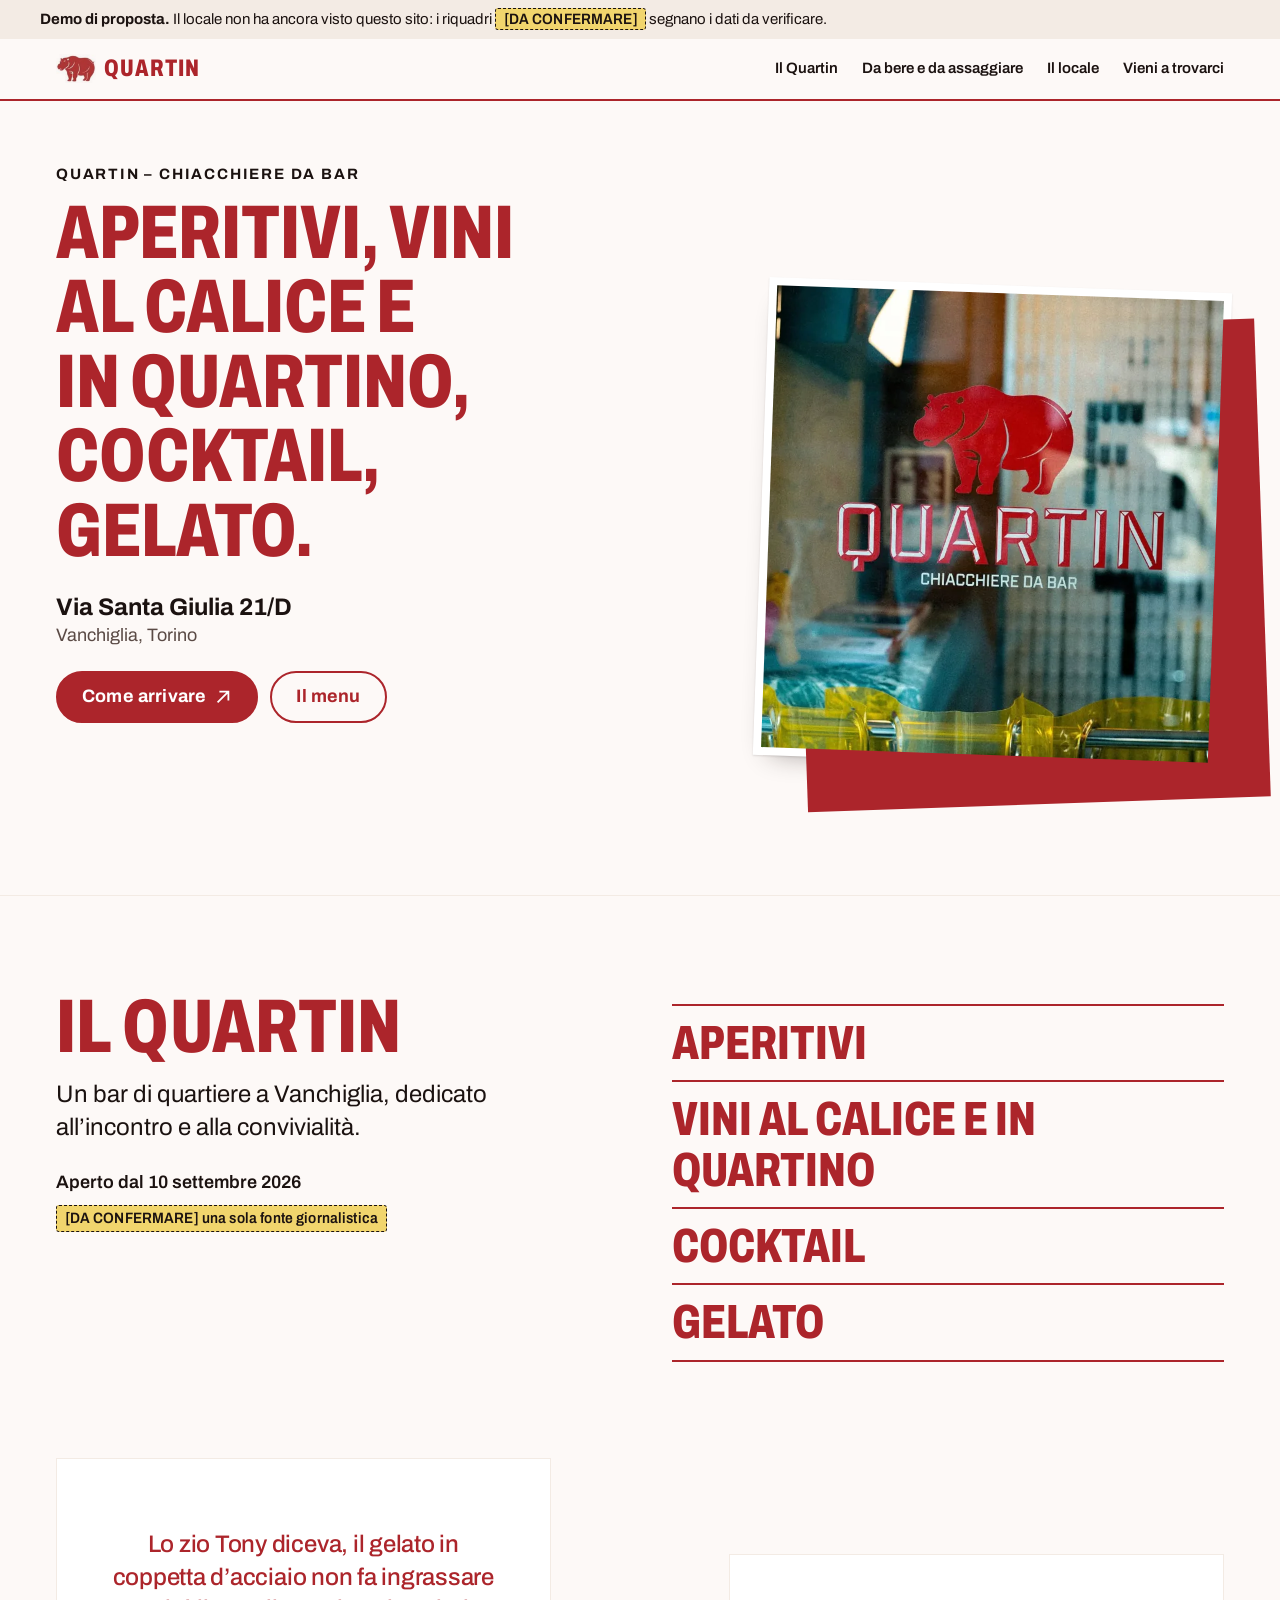
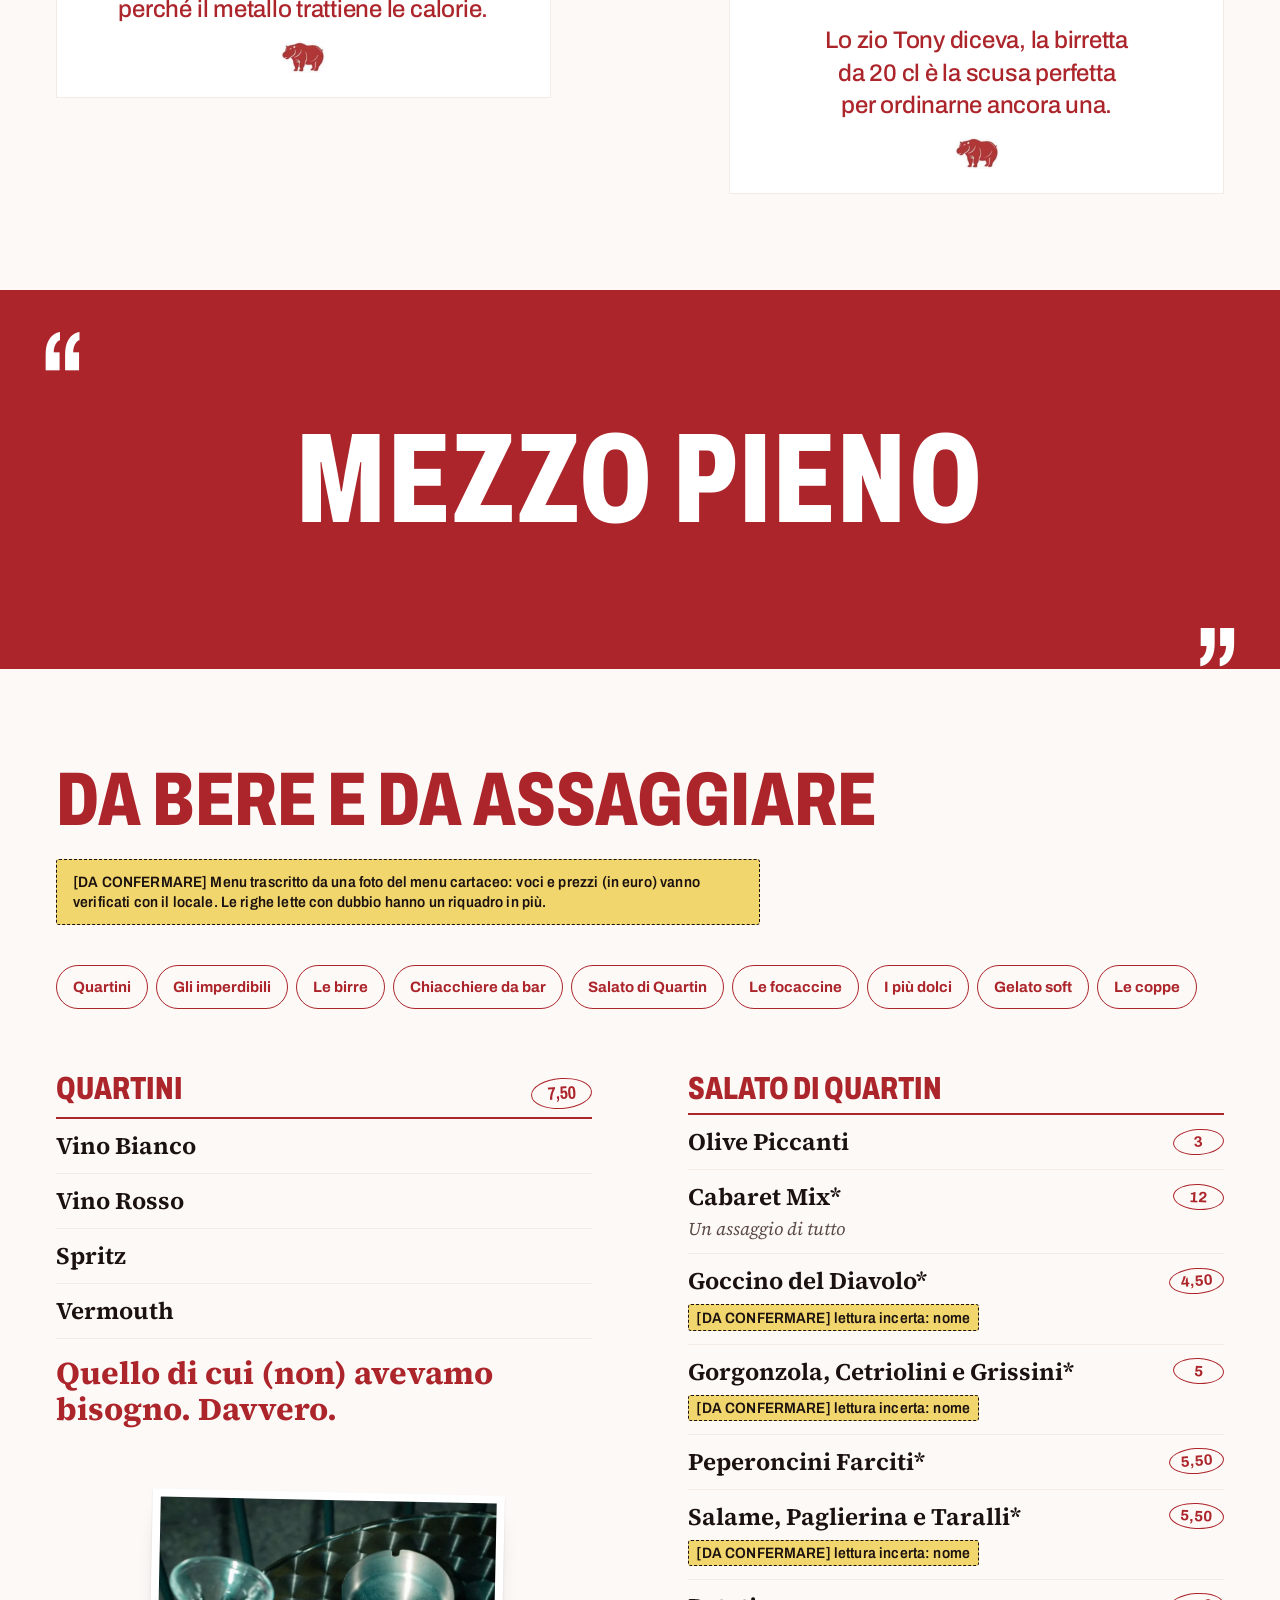
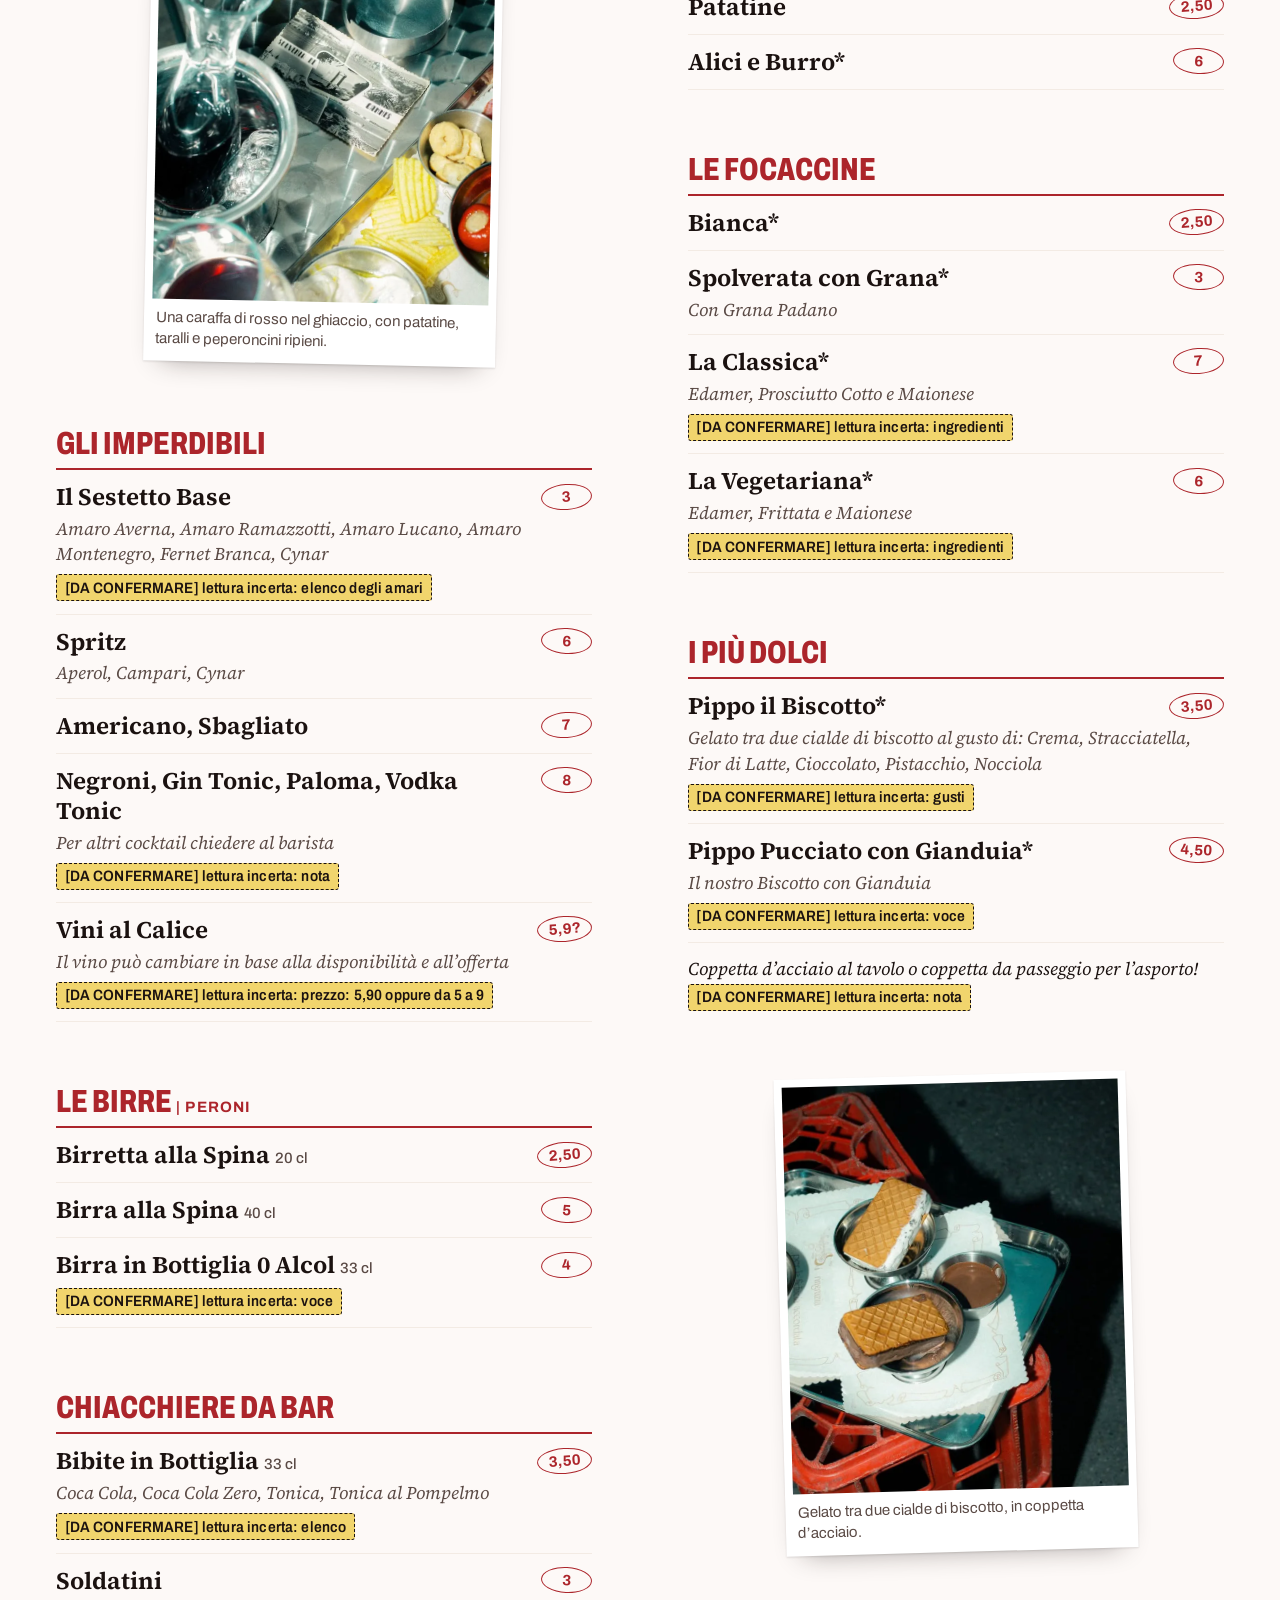
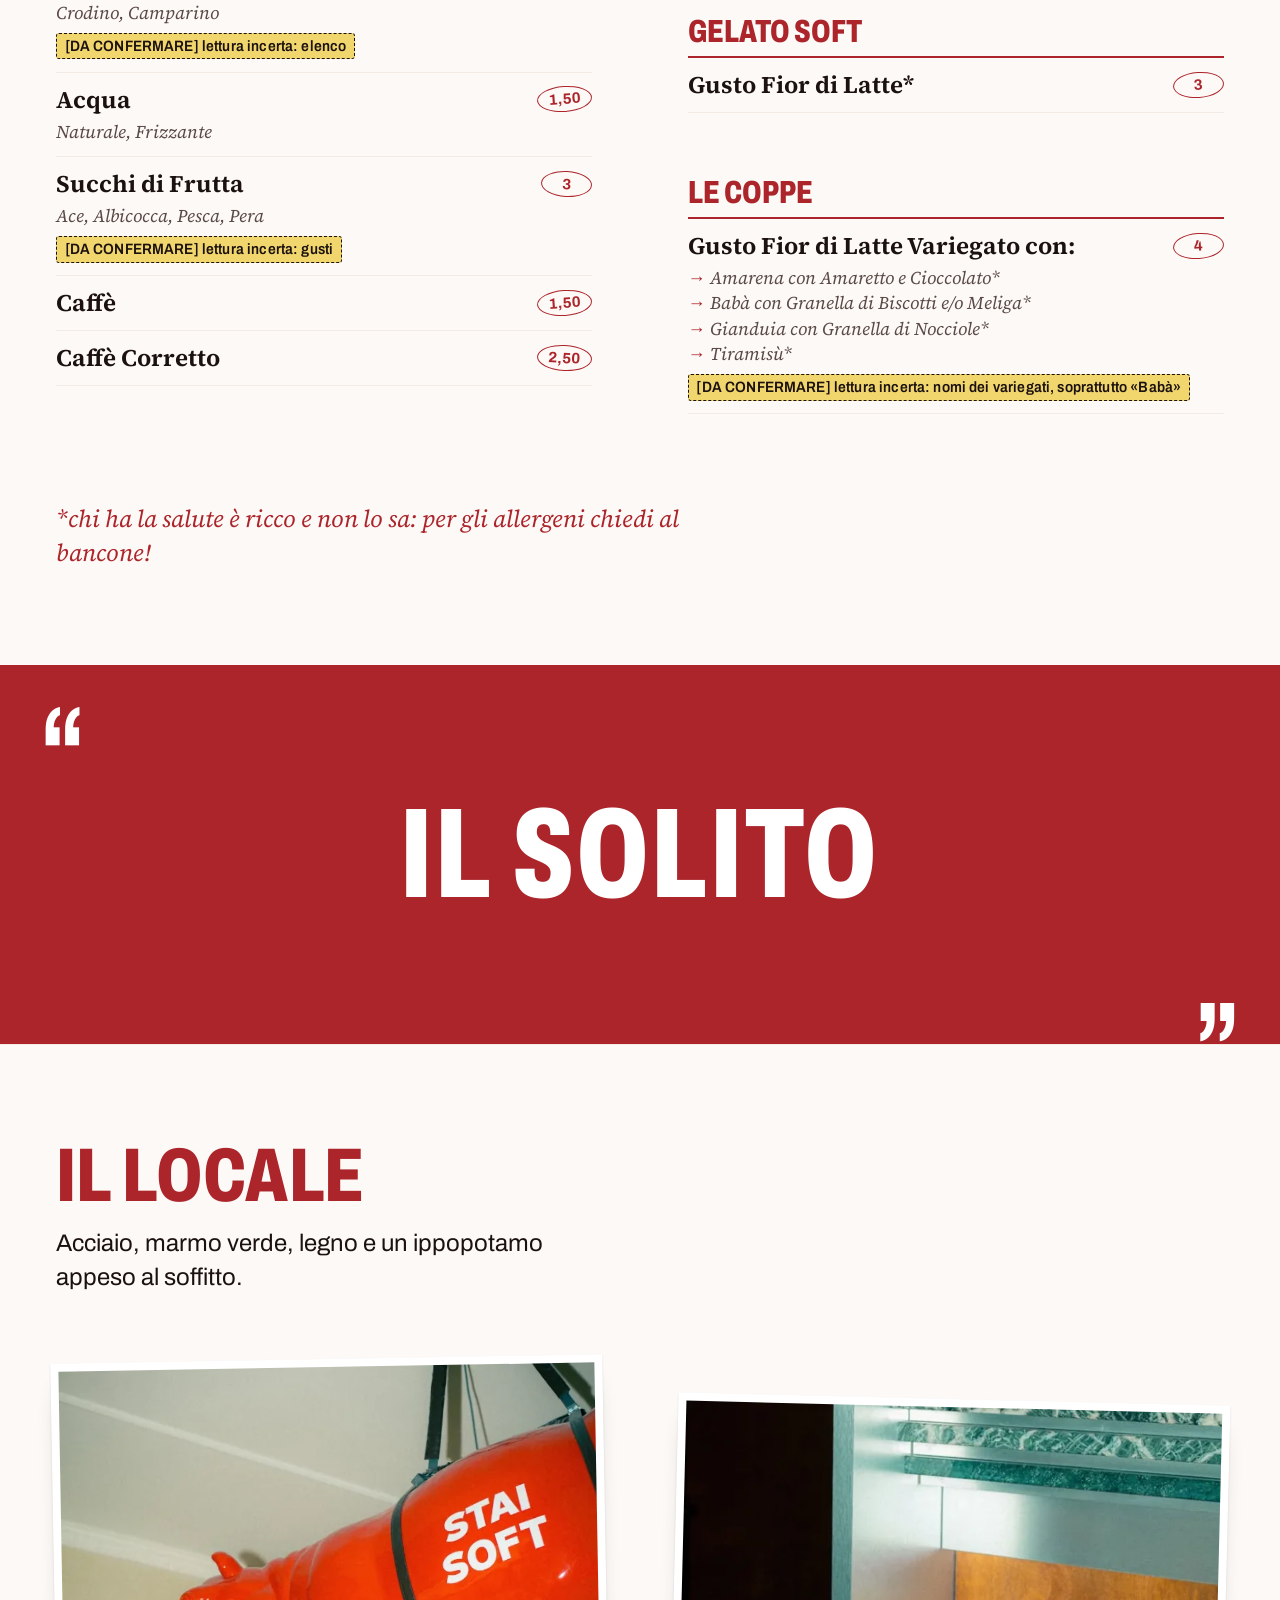
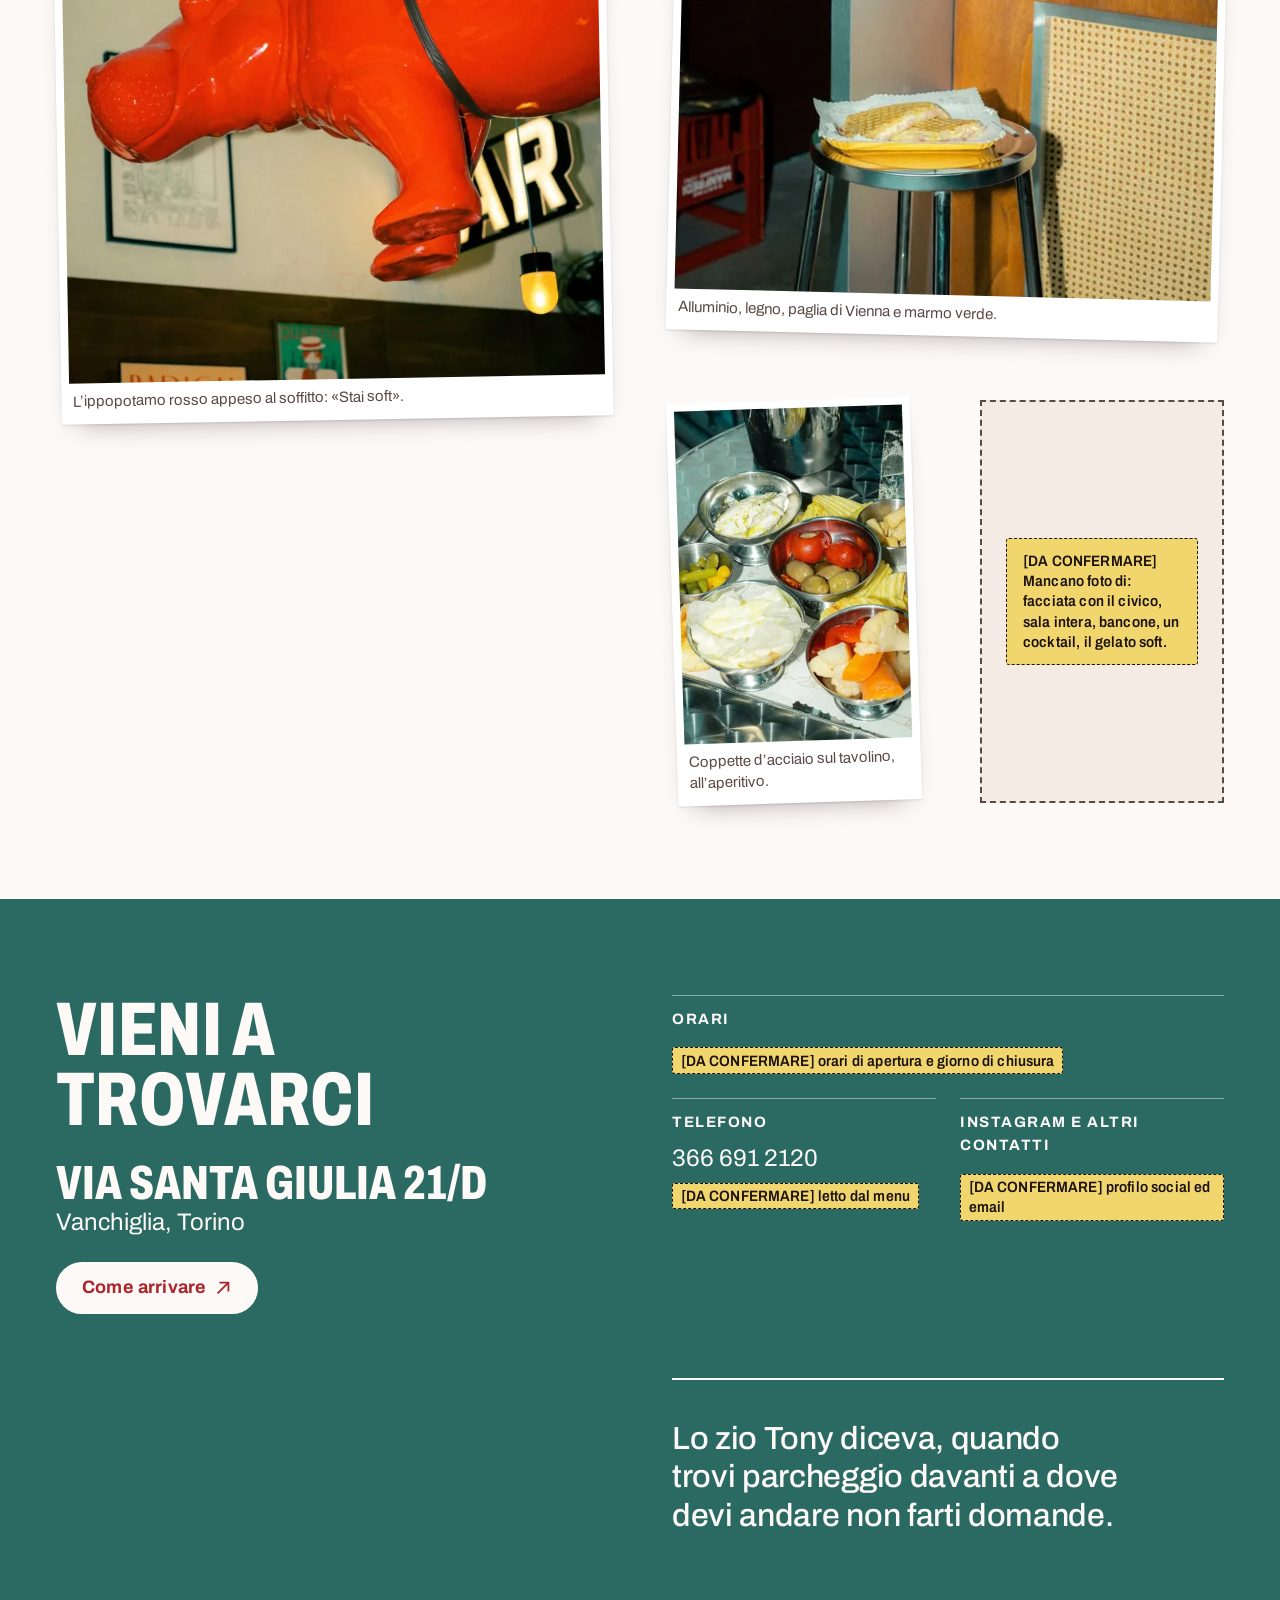
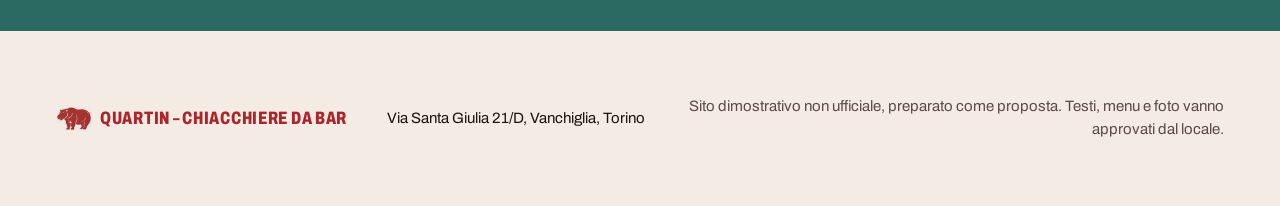
==== index.html @ 342b3508 "Fase 3: sito one-page (HTML, CSS, JS), foto WebP, font OFL, strumenti Co-Authored-By: Claude Opus 5." ====
<!doctype html>
<html lang="it">
<head>
  <meta charset="utf-8">
  <meta name="viewport" content="width=device-width, initial-scale=1">
  <title>Quartin – Chiacchiere da bar · Via Santa Giulia 21/D, Torino</title>
  <meta name="description" content="Quartin, bar di quartiere in via Santa Giulia 21/D a Vanchiglia, Torino: aperitivi, vini al calice e in quartino, cocktail, gelato.">
  <!-- Demo di proposta: non indicizzare finché il locale non approva. -->
  <meta name="robots" content="noindex, nofollow">
  <meta name="theme-color" content="#AC252B">
  <link rel="icon" href="favicon.png" type="image/png">
  <link rel="preload" href="fonts/archivo-variabile.woff2" as="font" type="font/woff2" crossorigin>
  <link rel="stylesheet" href="css/style.css">
  <script>document.documentElement.classList.add('js');</script>
  <script src="js/main.js" defer></script>
</head>
<body>
  <a class="salta" href="#contenuto">Vai al contenuto</a>

  <p class="avviso-demo">
    <strong>Demo di proposta.</strong> Il locale non ha ancora visto questo sito: i riquadri
    <span class="dc">[DA CONFERMARE]</span> segnano i dati da verificare.
  </p>

  <header class="testata">
    <div class="contenitore testata-riga">
      <a class="marchio" href="#benvenuto">
        <img src="img/ippopotamo-marchio.webp" width="67" height="48" alt="">
        <span>Quartin</span>
      </a>
      <nav class="nav" aria-label="Sezioni della pagina">
        <button class="nav-bottone" type="button" aria-expanded="false" aria-controls="nav-lista">Sezioni</button>
        <ul class="nav-lista" id="nav-lista">
          <li><a href="#il-quartin">Il Quartin</a></li>
          <li><a href="#da-bere">Da bere e da assaggiare</a></li>
          <li><a href="#il-locale">Il locale</a></li>
          <li><a href="#vieni-a-trovarci">Vieni a trovarci</a></li>
        </ul>
      </nav>
    </div>
  </header>

  <main id="contenuto">

    <!-- Benvenuto -->
    <section class="benvenuto" id="benvenuto" aria-labelledby="titolo-benvenuto">
      <div class="contenitore benvenuto-griglia">
        <figure class="benvenuto-foto stampa">
          <img src="img/vetrina-logo.webp" width="686" height="708" fetchpriority="high"
               alt="La vetrofania del Quartin sul vetro del locale: un ippopotamo rosso, la scritta QUARTIN e sotto «Chiacchiere da bar».">
        </figure>
        <div class="benvenuto-testo">
          <h1 class="benvenuto-titolo" id="titolo-benvenuto">
            <span class="benvenuto-nome">Quartin – Chiacchiere da bar</span>
            Aperitivi, vini al calice e in quartino, cocktail, gelato.
          </h1>
          <p class="benvenuto-dove">
            <span data-q="via">Via Santa Giulia 21/D</span>
            <span class="benvenuto-zona" data-q="zona">Vanchiglia, Torino</span>
          </p>
          <div class="azioni">
            <a class="bottone bottone-pieno" data-q-mappa href="https://www.google.com/maps/search/?api=1&amp;query=Quartin%2C%20Via%20Santa%20Giulia%2021%2FD%2C%20Torino" target="_blank" rel="noopener">
              Come arrivare
              <svg class="icona" viewBox="0 0 20 20" aria-hidden="true" focusable="false"><path d="M6 4h10v10M16 4 4 16" fill="none" stroke="currentColor" stroke-width="2"/></svg>
              <span class="vh">(apre Google Maps in una nuova scheda)</span>
            </a>
            <a class="bottone bottone-vuoto" href="#da-bere">Il menu</a>
          </div>
        </div>
      </div>
    </section>

    <!-- Il Quartin -->
    <section class="sezione quartin" id="il-quartin" aria-labelledby="titolo-quartin">
      <div class="contenitore quartin-griglia">
        <div class="quartin-intro">
          <h2 class="titolo-sezione" id="titolo-quartin">Il Quartin</h2>
          <p class="attacco">Un bar di quartiere a Vanchiglia, dedicato all’incontro e alla convivialità.</p>
          <p class="quartin-apertura" data-q-apertura>
            <span data-q="aperturaTesto">Aperto dal 10 settembre 2026</span>
            <span class="dc">[DA CONFERMARE] una sola fonte giornalistica</span>
          </p>
        </div>
        <ul class="offerta" aria-label="Cosa si trova al Quartin">
          <li>Aperitivi</li>
          <li>Vini al calice e in quartino</li>
          <li>Cocktail</li>
          <li>Gelato</li>
        </ul>
      </div>

      <div class="contenitore detti">
        <blockquote class="detto detto-a">
          <p>Lo zio Tony diceva, il gelato in coppetta d’acciaio non fa ingrassare perché il metallo trattiene le calorie.</p>
          <img src="img/ippopotamo-marchio.webp" width="67" height="48" alt="" loading="lazy">
        </blockquote>
        <blockquote class="detto detto-b">
          <p>Lo zio Tony diceva, la birretta da 20 cl è la scusa perfetta per ordinarne ancora una.</p>
          <img src="img/ippopotamo-marchio.webp" width="67" height="48" alt="" loading="lazy">
        </blockquote>
      </div>
    </section>

    <aside class="cartolina" aria-label="Slogan del Quartin">
      <p class="cartolina-testo">Mezzo pieno</p>
    </aside>

    <!-- Da bere e da assaggiare -->
    <section class="sezione da-bere" id="da-bere" aria-labelledby="titolo-da-bere">
      <div class="contenitore">
        <h2 class="titolo-sezione" id="titolo-da-bere">Da bere e da assaggiare</h2>
        <p class="dc dc-blocco">
          [DA CONFERMARE] Menu trascritto da una foto del menu cartaceo: voci e prezzi (in euro)
          vanno verificati con il locale. Le righe lette con dubbio hanno un riquadro in più.
        </p>
        <nav class="menu-indice" aria-label="Parti del menu">
          <ul data-q-indice></ul>
        </nav>

        <div class="menu" data-q-menu>
          <noscript>
            <p class="menu-senza-js">Il menu si vede con JavaScript attivo. Per ora chiedi al bancone.</p>
          </noscript>
        </div>
        <p class="menu-nota" data-q="notaMenu">*chi ha la salute è ricco e non lo sa: per gli allergeni chiedi al bancone!</p>
      </div>

      <!-- Foto inserite dal JS accanto alle voci giuste (vedi QUARTIN.fotoMenu in js/main.js) -->
      <template id="foto-menu-quartini">
        <figure class="stampa foto-menu">
          <img src="img/quartino-aperitivo.webp" width="694" height="830" loading="lazy"
               alt="Su un tavolino d’acciaio: una caraffa di vino rosso nel ghiaccio, un bicchiere di rosso, un posacenere, una cartolina d’epoca e ciotoline con patatine, taralli e peperoncini ripieni.">
          <figcaption>Una caraffa di rosso nel ghiaccio, con patatine, taralli e peperoncini ripieni.</figcaption>
        </figure>
      </template>
      <template id="foto-menu-dolci">
        <figure class="stampa foto-menu">
          <img src="img/gelato-biscotto.webp" width="678" height="822" loading="lazy"
               alt="Visti dall’alto, due gelati tra due cialde di biscotto in coppette d’acciaio, con una ciotolina di cioccolato, su un vassoio appoggiato a una cassa rossa.">
          <figcaption>Gelato tra due cialde di biscotto, in coppetta d’acciaio.</figcaption>
        </figure>
      </template>
    </section>

    <aside class="cartolina cartolina-b" aria-label="Slogan del Quartin">
      <p class="cartolina-testo">Il solito</p>
    </aside>

    <!-- Il locale -->
    <section class="sezione locale" id="il-locale" aria-labelledby="titolo-locale">
      <div class="contenitore">
        <h2 class="titolo-sezione" id="titolo-locale">Il locale</h2>
        <p class="attacco">Acciaio, marmo verde, legno e un ippopotamo appeso al soffitto.</p>
        <div class="galleria">
          <figure class="stampa galleria-a">
            <img src="img/ippopotamo-stai-soft.webp" width="645" height="737" loading="lazy"
                 alt="Un grande ippopotamo rosso lucido appeso al soffitto con cinghie nere, con scritto sul fianco «STAI SOFT»; dietro, una parete crema, un’insegna luminosa e una lampadina accesa.">
            <figcaption>L’ippopotamo rosso appeso al soffitto: «Stai soft».</figcaption>
          </figure>
          <figure class="stampa galleria-b">
            <img src="img/arredo-sgabello.webp" width="685" height="624" loading="lazy"
                 alt="Un panino tostato su uno sgabello cromato, davanti a pannelli di alluminio, legno chiaro con paglia di Vienna e una fascia di marmo verde con mensole.">
            <figcaption>Alluminio, legno, paglia di Vienna e marmo verde.</figcaption>
          </figure>
          <figure class="stampa galleria-c">
            <img src="img/cabaret-tavolino.webp" width="383" height="560" loading="lazy"
                 alt="Coppette d’acciaio sul tavolino: burrata con olio, pomodorini e olive, cetriolini, verdure, patatine e focaccia.">
            <figcaption>Coppette d’acciaio sul tavolino, all’aperitivo.</figcaption>
          </figure>
          <div class="galleria-manca">
            <p class="dc dc-blocco">[DA CONFERMARE] Mancano foto di: facciata con il civico, sala intera, bancone, un cocktail, il gelato soft.</p>
          </div>
        </div>
      </div>
    </section>

    <!-- Vieni a trovarci -->
    <section class="sezione vieni" id="vieni-a-trovarci" aria-labelledby="titolo-vieni">
      <div class="contenitore vieni-griglia">
        <div class="vieni-dove">
          <h2 class="titolo-sezione" id="titolo-vieni">Vieni a trovarci</h2>
          <address class="indirizzo">
            <span class="indirizzo-via" data-q="via">Via Santa Giulia 21/D</span>
            <span data-q="zona">Vanchiglia, Torino</span>
          </address>
          <a class="bottone bottone-carta" data-q-mappa href="https://www.google.com/maps/search/?api=1&amp;query=Quartin%2C%20Via%20Santa%20Giulia%2021%2FD%2C%20Torino" target="_blank" rel="noopener">
            Come arrivare
            <svg class="icona" viewBox="0 0 20 20" aria-hidden="true" focusable="false"><path d="M6 4h10v10M16 4 4 16" fill="none" stroke="currentColor" stroke-width="2"/></svg>
            <span class="vh">(apre Google Maps in una nuova scheda)</span>
          </a>
        </div>

        <dl class="contatti">
          <div class="contatti-voce">
            <dt>Orari</dt>
            <dd data-q-orari><span class="dc">[DA CONFERMARE] orari di apertura e giorno di chiusura</span></dd>
          </div>
          <div class="contatti-voce">
            <dt>Telefono</dt>
            <dd data-q-telefono><span class="dc">[DA CONFERMARE] numero</span></dd>
          </div>
          <div class="contatti-voce">
            <dt>Instagram e altri contatti</dt>
            <dd data-q-social><span class="dc">[DA CONFERMARE] profilo social ed email</span></dd>
          </div>
        </dl>

        <blockquote class="detto detto-vieni">
          <p>Lo zio Tony diceva, quando trovi parcheggio davanti a dove devi andare non farti domande.</p>
        </blockquote>
      </div>
    </section>
  </main>

  <footer class="piede">
    <div class="contenitore piede-riga">
      <p class="piede-nome">
        <img src="img/ippopotamo-marchio.webp" width="67" height="48" alt="" loading="lazy">
        <span>Quartin – Chiacchiere da bar</span>
      </p>
      <p><span data-q="via">Via Santa Giulia 21/D</span>, <span data-q="zona">Vanchiglia, Torino</span></p>
      <p class="piede-demo">Sito dimostrativo non ufficiale, preparato come proposta. Testi, menu e foto vanno approvati dal locale.</p>
    </div>
  </footer>
</body>
</html>
---- css/style.css ----
/* Quartin – direzione «Cartolina rossa» (vedi DIREZIONI.md).
   Mobile-first: si parte da 390 px, i blocchi @media aggiungono il desktop. */

/* ---------- Font (OFL, ospitati in fonts/) ---------- */
@font-face {
  font-family: "Archivo";
  src: url("../fonts/archivo-variabile.woff2") format("woff2");
  font-weight: 100 900;
  font-stretch: 62% 125%;
  font-style: normal;
  font-display: swap;
}
@font-face {
  font-family: "Source Serif 4";
  src: url("../fonts/source-serif-4-variabile.woff2") format("woff2");
  font-weight: 200 900;
  font-style: normal;
  font-display: swap;
}
@font-face {
  font-family: "Source Serif 4";
  src: url("../fonts/source-serif-4-variabile-corsivo.woff2") format("woff2");
  font-weight: 200 900;
  font-style: italic;
  font-display: swap;
}

/* ---------- Variabili ---------- */
:root {
  /* Colori campionati dalle foto (STUDIO.md, sezione 2) */
  --rosso: #ac252b;        /* slogan2.png: titoli, fasce, pulsanti */
  --rosso-scuro: #861c21;  /* stato :hover dei pulsanti rossi */
  --carta: #fdf9f7;        /* menu.png: fondo */
  --carta-scura: #f3ebe4;  /* fondo del piede e dei riquadri «manca» */
  --bianco: #ffffff;
  --inchiostro: #1b1210;   /* 2.png / 5.png: testo */
  --inchiostro-tenue: #5a4a45;
  --marmo: #2b6a63;        /* 2.png: solo «Vieni a trovarci» */
  --marmo-scuro: #1f4f49;
  --giallo: #f1d56d;       /* 2.png: solo i [DA CONFERMARE] */
  --focus: var(--rosso);

  /* Font */
  --font-testo: "Archivo", "Helvetica Neue", Arial, sans-serif;
  --font-menu: "Source Serif 4", Georgia, "Times New Roman", serif;
  --stretto: 72%;          /* larghezza dei titoli condensati */

  /* Scala tipografica fluida: 390 px → 1280 px */
  --fs--1: clamp(0.875rem, 0.848rem + 0.112vw, 0.9375rem);
  --fs-0: clamp(1.0625rem, 1.035rem + 0.112vw, 1.125rem);
  --fs-1: clamp(1.25rem, 1.14rem + 0.449vw, 1.5rem);
  --fs-2: clamp(1.5rem, 1.281rem + 0.899vw, 2rem);
  --fs-3: clamp(2rem, 1.562rem + 1.798vw, 3rem);
  --fs-4: clamp(2.75rem, 1.874rem + 3.596vw, 4.75rem);
  --fs-5: clamp(3.5rem, 1.528rem + 8.09vw, 8rem);

  /* Scala delle spaziature */
  --sp-3xs: 0.25rem;
  --sp-2xs: 0.5rem;
  --sp-xs: 0.75rem;
  --sp-s: 1rem;
  --sp-m: 1.5rem;
  --sp-l: clamp(2rem, 1.781rem + 0.899vw, 2.5rem);
  --sp-xl: clamp(2.5rem, 1.843rem + 2.697vw, 4rem);
  --sp-2xl: clamp(3.5rem, 2.404rem + 4.494vw, 6rem);
  --sp-3xl: clamp(4.5rem, 2.856rem + 6.742vw, 8.25rem);

  --margine: clamp(1.25rem, 0.703rem + 2.247vw, 2.5rem);
  --larghezza: 78rem;
  --tocco: 2.75rem;        /* 44 px: bersaglio minimo */
}

/* ---------- Base ---------- */
*, *::before, *::after { box-sizing: border-box; }

html {
  -webkit-text-size-adjust: 100%;
  text-size-adjust: 100%;
}
@media (prefers-reduced-motion: no-preference) {
  html { scroll-behavior: smooth; }
}

body {
  margin: 0;
  background: var(--carta);
  color: var(--inchiostro);
  font-family: var(--font-testo);
  font-size: var(--fs-0);
  line-height: 1.55;
  font-kerning: normal;
}

img { display: block; max-width: 100%; height: auto; }
h1, h2, h3, p, ul, dl, dd, figure, blockquote { margin: 0; }
ul { padding: 0; list-style: none; }

a { color: inherit; text-underline-offset: 0.18em; text-decoration-thickness: 1px; }

:focus-visible {
  outline: 3px solid var(--focus);
  outline-offset: 3px;
  border-radius: 2px;
}

.vh {
  position: absolute !important;
  width: 1px; height: 1px;
  margin: -1px; padding: 0;
  overflow: hidden;
  clip: rect(0 0 0 0);
  white-space: nowrap;
  border: 0;
}

.salta {
  position: absolute;
  left: var(--sp-s);
  top: var(--sp-s);
  z-index: 10;
  padding: var(--sp-xs) var(--sp-s);
  background: var(--inchiostro);
  color: var(--carta);
  font-weight: 600;
  transform: translateY(-200%);
}
.salta:focus { transform: none; }

.contenitore {
  width: 100%;
  max-width: var(--larghezza);
  margin-inline: auto;
  padding-inline: var(--margine);
}

/* ---------- [DA CONFERMARE] ---------- */
.dc {
  display: inline-block;
  padding: 0.15em 0.5em;
  background: var(--giallo);
  color: var(--inchiostro);
  border: 1px dashed var(--inchiostro);
  border-radius: 3px;
  font-family: var(--font-testo);
  font-size: var(--fs--1);
  font-style: normal;
  font-weight: 600;
  font-stretch: 90%;
  line-height: 1.35;
  letter-spacing: 0.01em;
  text-transform: none;
}
.dc-blocco {
  display: block;
  padding: var(--sp-xs) var(--sp-s);
  max-width: 44rem;
}

.avviso-demo {
  padding: var(--sp-2xs) var(--margine);
  background: var(--carta-scura);
  font-size: var(--fs--1);
  line-height: 1.5;
}
.avviso-demo .dc { padding-block: 0; }

/* ---------- Testata ---------- */
.testata {
  position: relative;
  z-index: 5;
  border-bottom: 2px solid var(--rosso);
  background: var(--carta);
}
.testata-riga {
  display: flex;
  align-items: center;
  justify-content: space-between;
  gap: var(--sp-s);
  min-height: 3.75rem;
}
.marchio {
  display: inline-flex;
  align-items: center;
  gap: var(--sp-2xs);
  min-height: var(--tocco);
  color: var(--rosso);
  font-size: var(--fs-1);
  font-weight: 800;
  font-stretch: var(--stretto);
  text-transform: uppercase;
  letter-spacing: 0.04em;
  text-decoration: none;
}
.marchio img {
  width: 2.5rem;
  mix-blend-mode: multiply; /* il ritaglio ha il fondo bianco: sparisce sulla carta */
}

.nav { position: static; }
.nav-bottone {
  min-height: var(--tocco);
  padding: 0 var(--sp-s);
  border: 2px solid var(--inchiostro);
  border-radius: 999px;
  background: transparent;
  color: var(--inchiostro);
  font: inherit;
  font-size: var(--fs--1);
  font-weight: 700;
  letter-spacing: 0.04em;
  text-transform: uppercase;
  cursor: pointer;
}
.nav-bottone[aria-expanded="true"] { background: var(--inchiostro); color: var(--carta); }

.nav-lista {
  display: flex;
  flex-direction: column;
}
.js .nav-lista {
  display: none;
  position: absolute;
  left: 0;
  right: 0;
  top: 100%;
  padding: var(--sp-2xs) var(--margine) var(--sp-s);
  background: var(--carta);
  border-bottom: 2px solid var(--rosso);
}
.js .nav-bottone[aria-expanded="true"] + .nav-lista { display: flex; }
.no-js .nav-bottone, html:not(.js) .nav-bottone { display: none; }

.nav-lista a {
  display: flex;
  align-items: center;
  min-height: 3rem;
  border-top: 1px solid var(--carta-scura);
  font-weight: 600;
  text-decoration: none;
}
.nav-lista li:first-child a { border-top: 0; }
.nav-lista a:hover { color: var(--rosso); }

/* ---------- Pulsanti ---------- */
.azioni {
  display: flex;
  flex-wrap: wrap;
  gap: var(--sp-xs);
}
.bottone {
  display: inline-flex;
  align-items: center;
  justify-content: center;
  gap: var(--sp-2xs);
  min-height: 3.25rem;
  padding: 0 var(--sp-m);
  border: 2px solid var(--rosso);
  border-radius: 999px;
  font-size: var(--fs-0);
  font-weight: 700;
  letter-spacing: 0.01em;
  text-decoration: none;
  transition: background-color 0.15s, color 0.15s, border-color 0.15s;
}
.bottone .icona { width: 1em; height: 1em; flex: none; }
.bottone-pieno { background: var(--rosso); color: var(--bianco); }
.bottone-pieno:hover { background: var(--rosso-scuro); border-color: var(--rosso-scuro); }
.bottone-vuoto { color: var(--rosso); }
.bottone-vuoto:hover { background: var(--rosso); color: var(--bianco); }
.bottone-carta { background: var(--carta); border-color: var(--carta); color: var(--rosso); }
.bottone-carta:hover { background: var(--giallo); border-color: var(--giallo); color: var(--inchiostro); }

/* ---------- Foto come stampe appoggiate ---------- */
.stampa {
  --giro: 0deg;
  background: var(--bianco);
  padding: var(--sp-2xs);
  box-shadow: 0 1px 2px rgb(27 18 16 / 0.12), 0 14px 28px -18px rgb(27 18 16 / 0.45);
  transform: rotate(var(--giro));
}
.stampa figcaption {
  padding: var(--sp-2xs) var(--sp-3xs) var(--sp-3xs);
  color: var(--inchiostro-tenue);
  font-size: var(--fs--1);
  line-height: 1.4;
}

/* ---------- Titoli di sezione ---------- */
.sezione { padding-block: var(--sp-2xl); }

.titolo-sezione {
  color: var(--rosso);
  font-size: var(--fs-4);
  font-weight: 800;
  font-stretch: var(--stretto);
  line-height: 0.92;
  letter-spacing: 0.005em;
  text-transform: uppercase;
  text-wrap: balance;
}
.attacco {
  max-width: 34rem;
  margin-top: var(--sp-s);
  font-size: var(--fs-1);
  line-height: 1.4;
}

/* ---------- Benvenuto ---------- */
.benvenuto { padding-block: var(--sp-m) var(--sp-2xl); }
.benvenuto-griglia {
  display: grid;
  gap: var(--sp-l);
}
.benvenuto-foto {
  --giro: -1.5deg;
  margin-inline: calc(var(--sp-2xs) * -1);
}
.benvenuto-foto img {
  width: 100%;
  aspect-ratio: 4 / 3;
  object-fit: cover;
  object-position: 50% 40%;
}
.benvenuto-titolo {
  color: var(--rosso);
  font-size: var(--fs-3);
  font-weight: 800;
  font-stretch: var(--stretto);
  line-height: 0.98;
  text-transform: uppercase;
  text-wrap: balance;
}
.benvenuto-nome {
  display: block;
  margin-bottom: var(--sp-xs);
  color: var(--inchiostro);
  font-size: var(--fs--1);
  font-weight: 700;
  font-stretch: 100%;
  letter-spacing: 0.12em;
  line-height: 1.3;
}
.benvenuto-dove {
  display: grid;
  margin-block: var(--sp-m);
  font-size: var(--fs-1);
  font-weight: 700;
  line-height: 1.3;
}
.benvenuto-zona {
  color: var(--inchiostro-tenue);
  font-size: var(--fs-0);
  font-weight: 400;
}

/* ---------- Il Quartin ---------- */
.quartin { border-top: 1px solid var(--carta-scura); }
.quartin-griglia {
  display: grid;
  gap: var(--sp-xl);
}
.quartin-apertura {
  display: flex;
  flex-wrap: wrap;
  align-items: center;
  gap: var(--sp-2xs);
  margin-top: var(--sp-m);
  font-weight: 600;
}
.offerta {
  border-top: 2px solid var(--rosso);
}
.offerta li {
  padding-block: var(--sp-xs);
  border-bottom: 2px solid var(--rosso);
  color: var(--rosso);
  font-size: var(--fs-2);
  font-weight: 800;
  font-stretch: var(--stretto);
  line-height: 1.05;
  text-transform: uppercase;
}

/* Frasi dello zio Tony, impaginate come le cartoline bianche (ziotony*.png) */
.detti {
  display: grid;
  gap: var(--sp-l);
  margin-top: var(--sp-2xl);
}
.detto {
  display: flex;
  flex-direction: column;
  justify-content: flex-end;
  align-items: center;
  gap: var(--sp-s);
  min-height: 15rem;
  padding: var(--sp-l) var(--sp-m) var(--sp-m);
  background: var(--bianco);
  border: 1px solid var(--carta-scura);
  color: var(--rosso);
  text-align: center;
}
.detto p {
  max-width: 30ch;
  font-size: var(--fs-1);
  font-weight: 500;
  letter-spacing: -0.01em;
  line-height: 1.35;
  text-wrap: balance;
}
.detto img { width: 2.75rem; }
.detto-b { margin-left: var(--sp-l); }
.detto-a { margin-right: var(--sp-l); }

/* ---------- Fasce-cartolina con gli slogan (slogan*.png) ---------- */
.cartolina {
  position: relative;
  overflow: hidden;
  background: var(--rosso);
  color: var(--bianco);
  padding: var(--sp-3xl) var(--margine);
  text-align: center;
}
.cartolina::before,
.cartolina::after {
  position: absolute;
  font-size: var(--fs-5);
  font-weight: 800;
  font-stretch: 62%;
  line-height: 1;
}
.cartolina::before { content: "\201C" / ""; left: var(--margine); top: var(--sp-m); }
.cartolina::after { content: "\201D" / ""; right: var(--margine); bottom: calc(var(--sp-m) * -1 - 0.35em); }
.cartolina-testo {
  font-size: var(--fs-5);
  font-weight: 800;
  font-stretch: 66%;
  line-height: 0.9;
  letter-spacing: 0.02em;
  text-transform: uppercase;
}

/* ---------- Da bere e da assaggiare ---------- */
.da-bere .dc-blocco { margin-top: var(--sp-m); }

.menu-indice ul {
  display: flex;
  flex-wrap: wrap;
  gap: var(--sp-2xs);
  margin-top: var(--sp-l);
}
.menu-indice a {
  display: inline-flex;
  align-items: center;
  min-height: var(--tocco);
  padding: 0 var(--sp-s);
  border: 1.5px solid var(--rosso);
  border-radius: 999px;
  color: var(--rosso);
  font-size: var(--fs--1);
  font-weight: 700;
  text-decoration: none;
}
.menu-indice a:hover { background: var(--rosso); color: var(--bianco); }

.menu { margin-top: var(--sp-xl); }

.menu-gruppo {
  break-inside: avoid;
  padding-bottom: var(--sp-xl);
  scroll-margin-top: var(--sp-m);
}
.menu-gruppo-titolo {
  display: flex;
  align-items: baseline;
  justify-content: space-between;
  gap: var(--sp-s);
  padding-bottom: var(--sp-2xs);
  border-bottom: 2px solid var(--rosso);
  color: var(--rosso);
  font-size: var(--fs-2);
  font-weight: 800;
  font-stretch: var(--stretto);
  line-height: 1;
  text-transform: uppercase;
}
.menu-gruppo-sotto {
  font-size: var(--fs--1);
  font-weight: 700;
  font-stretch: 100%;
  letter-spacing: 0.08em;
}

.voce {
  padding-block: var(--sp-xs);
  border-bottom: 1px solid var(--carta-scura);
}
.voce-riga {
  display: flex;
  align-items: flex-start;
  justify-content: space-between;
  gap: var(--sp-s);
}
.voce-nome {
  font-family: var(--font-menu);
  font-size: var(--fs-1);
  font-weight: 650;
  line-height: 1.25;
}
.voce-misura {
  color: var(--inchiostro-tenue);
  font-family: var(--font-testo);
  font-size: var(--fs--1);
  font-weight: 500;
  white-space: nowrap;
}
.voce-dettaglio,
.voce-opzioni {
  margin-top: var(--sp-3xs);
  color: var(--inchiostro-tenue);
  font-family: var(--font-menu);
  font-size: var(--fs-0);
  font-style: italic;
  line-height: 1.4;
}
.voce-opzioni li::before { content: "\2192\00a0" / ""; color: var(--rosso); font-style: normal; }
.voce .dc { margin-top: var(--sp-2xs); }

/* Prezzo dentro un ovale, come sul menu cartaceo */
.prezzo {
  flex: none;
  display: inline-flex;
  align-items: center;
  justify-content: center;
  min-width: 3.4em;
  margin-top: 0.1em;
  padding: 0.3em 0.7em;
  border: 1.5px solid var(--rosso);
  border-radius: 50%;
  color: var(--rosso);
  font-family: var(--font-testo);
  font-size: var(--fs--1);
  font-weight: 700;
  font-variant-numeric: tabular-nums;
  line-height: 1;
  white-space: nowrap;
  transform: rotate(-4deg);
}
.voce:nth-child(even) .prezzo { transform: rotate(3deg); }
.menu-gruppo-titolo .prezzo { font-size: var(--fs-0); }

.menu-frase {
  margin-top: var(--sp-s);
  color: var(--rosso);
  font-family: var(--font-menu);
  font-size: var(--fs-2);
  font-weight: 700;
  line-height: 1.15;
}
.menu-gruppo-nota {
  margin-top: var(--sp-xs);
  font-family: var(--font-menu);
  font-style: italic;
}
.menu-nota {
  max-width: 44rem;
  margin-top: var(--sp-m);
  color: var(--rosso);
  font-family: var(--font-menu);
  font-size: var(--fs-1);
  font-style: italic;
  line-height: 1.4;
}
.foto-menu {
  --giro: 1.2deg;
  break-inside: avoid;
  max-width: 22rem;
  margin: 0 auto var(--sp-xl);
}
.foto-menu-dolci { --giro: -1.6deg; }

/* ---------- Il locale ---------- */
.locale { border-top: 1px solid var(--carta-scura); }
.galleria {
  display: grid;
  gap: var(--sp-xl);
  margin-top: var(--sp-xl);
}
.galleria-a { --giro: -1deg; }
.galleria-b { --giro: 1.4deg; margin-left: var(--sp-l); }
.galleria-c { --giro: -1.8deg; max-width: 17rem; }
.galleria-manca {
  display: flex;
  align-items: center;
  padding: var(--sp-m);
  border: 2px dashed var(--inchiostro-tenue);
  background: var(--carta-scura);
}
.galleria-manca .dc-blocco { max-width: none; }

/* ---------- Vieni a trovarci ---------- */
.vieni {
  --focus: var(--giallo);
  background: var(--marmo);
  color: var(--carta);
}
.vieni .titolo-sezione { color: var(--carta); }
.vieni-griglia {
  display: grid;
  gap: var(--sp-xl);
}
.indirizzo {
  display: grid;
  margin-block: var(--sp-m);
  font-size: var(--fs-1);
  font-style: normal;
  line-height: 1.3;
}
.indirizzo-via {
  font-size: var(--fs-3);
  font-weight: 800;
  font-stretch: var(--stretto);
  line-height: 1;
  text-transform: uppercase;
}
.contatti { display: grid; gap: var(--sp-m); }
.contatti-voce {
  padding-top: var(--sp-xs);
  border-top: 1px solid rgb(253 249 247 / 0.45);
}
.contatti dt {
  margin-bottom: var(--sp-2xs);
  font-size: var(--fs--1);
  font-weight: 700;
  letter-spacing: 0.1em;
  text-transform: uppercase;
}
.contatti dd { font-size: var(--fs-1); line-height: 1.35; }
.contatti dd .dc { margin-top: var(--sp-2xs); }
.contatti a {
  display: inline-flex;
  align-items: center;
  min-height: var(--tocco);
  font-weight: 700;
}
.orari-tabella { display: grid; grid-template-columns: auto 1fr; gap: var(--sp-3xs) var(--sp-m); }

.detto-vieni {
  min-height: 0;
  align-items: flex-start;
  padding: var(--sp-l) 0 0;
  background: transparent;
  border: 0;
  border-top: 2px solid var(--carta);
  color: var(--carta);
  text-align: left;
}
.detto-vieni p { font-size: var(--fs-2); line-height: 1.2; }

/* ---------- Piede ---------- */
.piede {
  padding-block: var(--sp-xl);
  background: var(--carta-scura);
  font-size: var(--fs--1);
}
.piede-riga { display: grid; gap: var(--sp-xs); }
.piede-nome {
  display: flex;
  align-items: center;
  gap: var(--sp-2xs);
  color: var(--rosso);
  font-size: var(--fs-0);
  font-weight: 800;
  font-stretch: var(--stretto);
  letter-spacing: 0.04em;
  text-transform: uppercase;
}
.piede-nome img { width: 2.25rem; mix-blend-mode: multiply; }
.piede-demo { color: var(--inchiostro-tenue); max-width: 40rem; }

/* ================= Da tablet in su ================= */
@media (min-width: 48em) {
  .detti {
    grid-template-columns: 1fr 1fr;
    align-items: start;
  }
  .detto-a { margin-right: 0; }
  .detto-b { margin-left: 0; margin-top: var(--sp-2xl); }

  .galleria { grid-template-columns: repeat(12, 1fr); align-items: start; }
  .galleria-a { grid-column: 1 / 7; grid-row: 1 / 3; }
  .galleria-b { grid-column: 7 / 13; margin-left: 0; margin-top: var(--sp-l); }
  .galleria-c { grid-column: 7 / 10; max-width: none; }
  .galleria-manca { grid-column: 10 / 13; align-self: stretch; }

  .contatti { grid-template-columns: 1fr 1fr; }
  .contatti-voce:first-child { grid-column: 1 / -1; }
}

/* ================= Desktop ================= */
@media (min-width: 64em) {
  .nav-bottone, .js .nav-bottone { display: none; }
  .nav-lista, .js .nav-lista {
    display: flex;
    flex-direction: row;
    gap: var(--sp-m);
    position: static;
    padding: 0;
    border: 0;
    background: none;
  }
  .nav-lista a { min-height: var(--tocco); border-top: 0; font-size: var(--fs--1); }

  .benvenuto { padding-block: var(--sp-xl) var(--sp-3xl); }
  .benvenuto-griglia {
    grid-template-columns: repeat(12, 1fr);
    align-items: end;
    gap: var(--sp-l);
  }
  .benvenuto-testo { grid-column: 1 / 7; grid-row: 1; padding-bottom: var(--sp-l); }
  .benvenuto-foto {
    grid-column: 8 / 13;
    grid-row: 1;
    margin-inline: 0;
    --giro: 2deg;
  }
  .benvenuto-foto img { aspect-ratio: auto; }
  .benvenuto-foto::before {
    /* il rosso delle cartoline, dietro la foto */
    content: "";
    position: absolute;
    inset: var(--sp-l) calc(var(--sp-l) * -1) calc(var(--sp-l) * -1) var(--sp-l);
    z-index: -1;
    background: var(--rosso);
    transform: rotate(-4deg);
  }
  .benvenuto-foto { position: relative; z-index: 0; }
  .benvenuto-titolo { font-size: var(--fs-4); }

  .quartin-griglia {
    grid-template-columns: repeat(12, 1fr);
    align-items: start;
  }
  .quartin-intro { grid-column: 1 / 6; }
  .offerta { grid-column: 7 / 13; margin-top: var(--sp-xs); }
  .offerta li { font-size: var(--fs-3); }

  .detti { grid-template-columns: 5fr 1fr 5fr; }
  .detto-a { grid-column: 1; }
  .detto-b { grid-column: 3; }

  .menu {
    column-count: 2;
    column-gap: var(--sp-2xl);
  }

  .vieni-griglia {
    grid-template-columns: repeat(12, 1fr);
    align-items: start;
  }
  .vieni-dove { grid-column: 1 / 6; }
  .contatti { grid-column: 7 / 13; }
  .detto-vieni { grid-column: 7 / 13; }

  .piede-riga { grid-template-columns: auto auto 1fr; align-items: center; gap: var(--sp-l); }
  .piede-demo { justify-self: end; text-align: right; }
}

@media (prefers-reduced-motion: reduce) {
  *, *::before, *::after {
    transition-duration: 0.01ms !important;
    scroll-behavior: auto !important;
  }
}
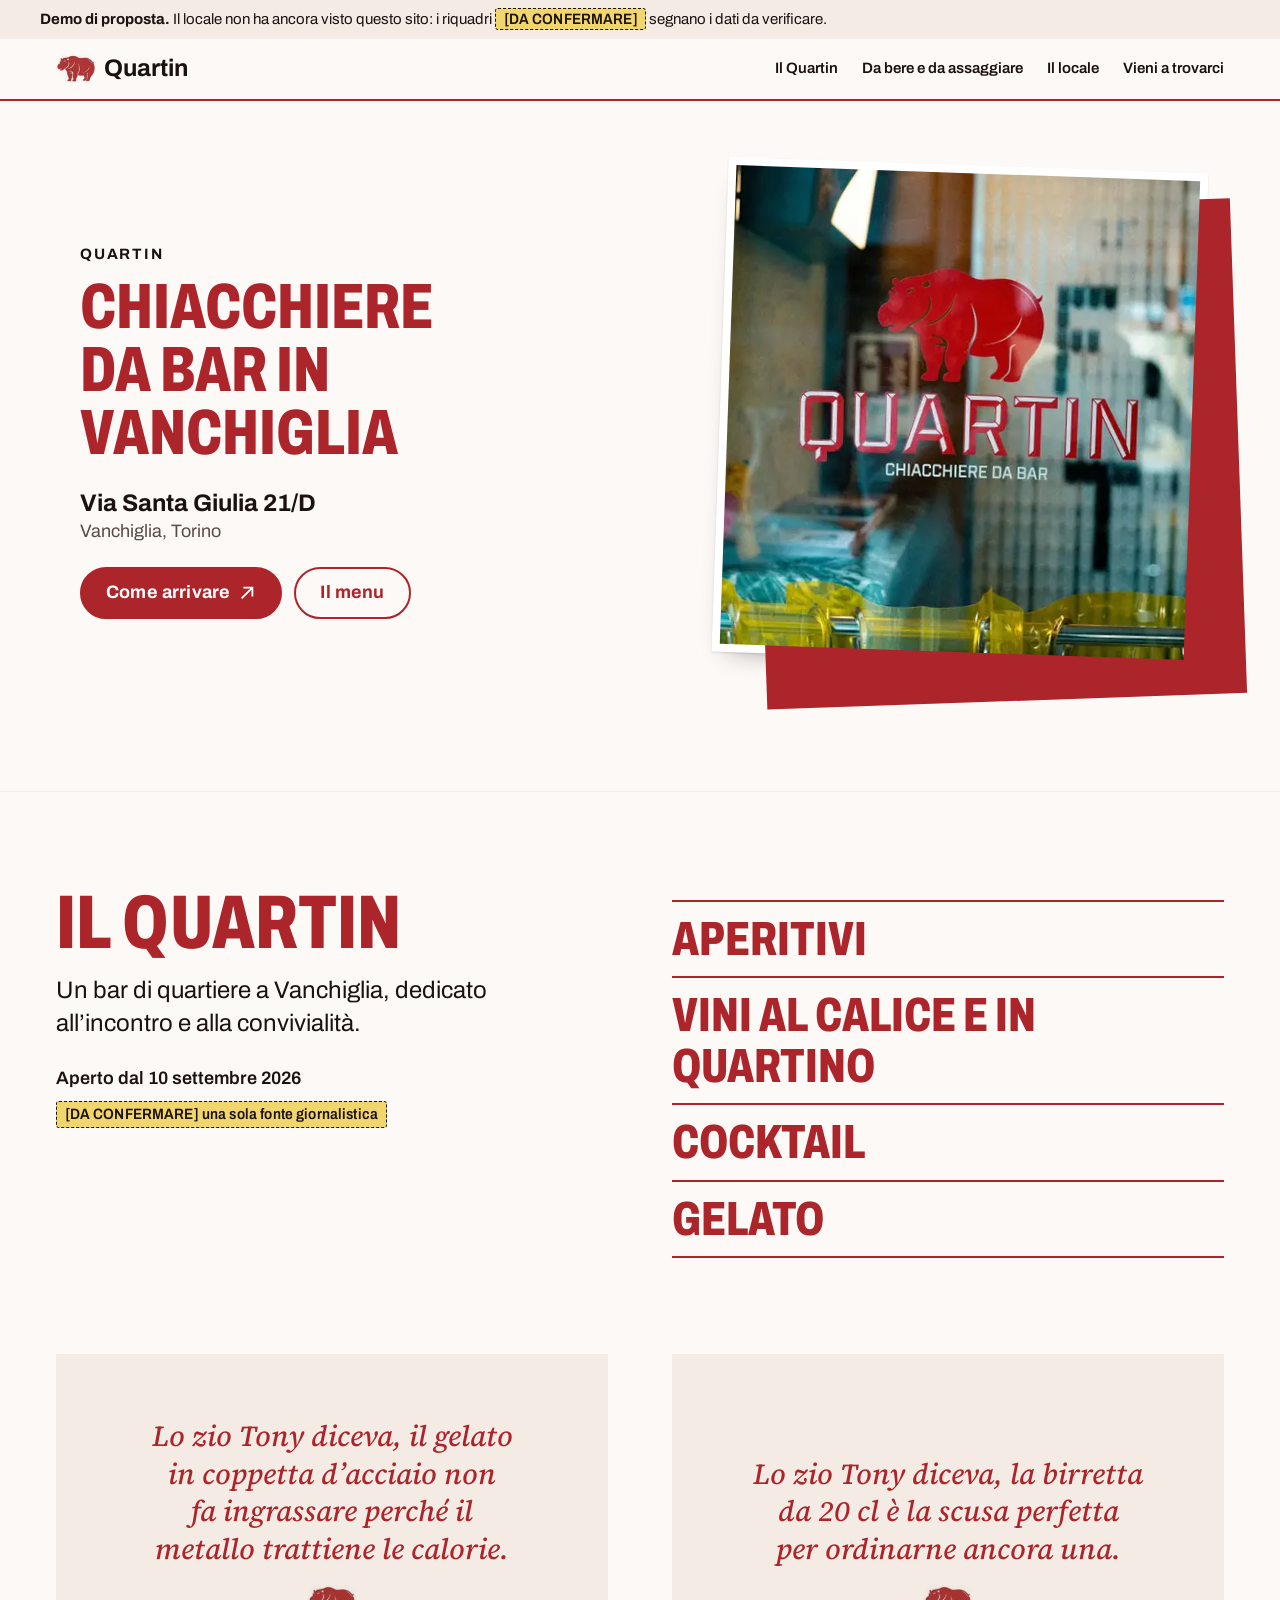
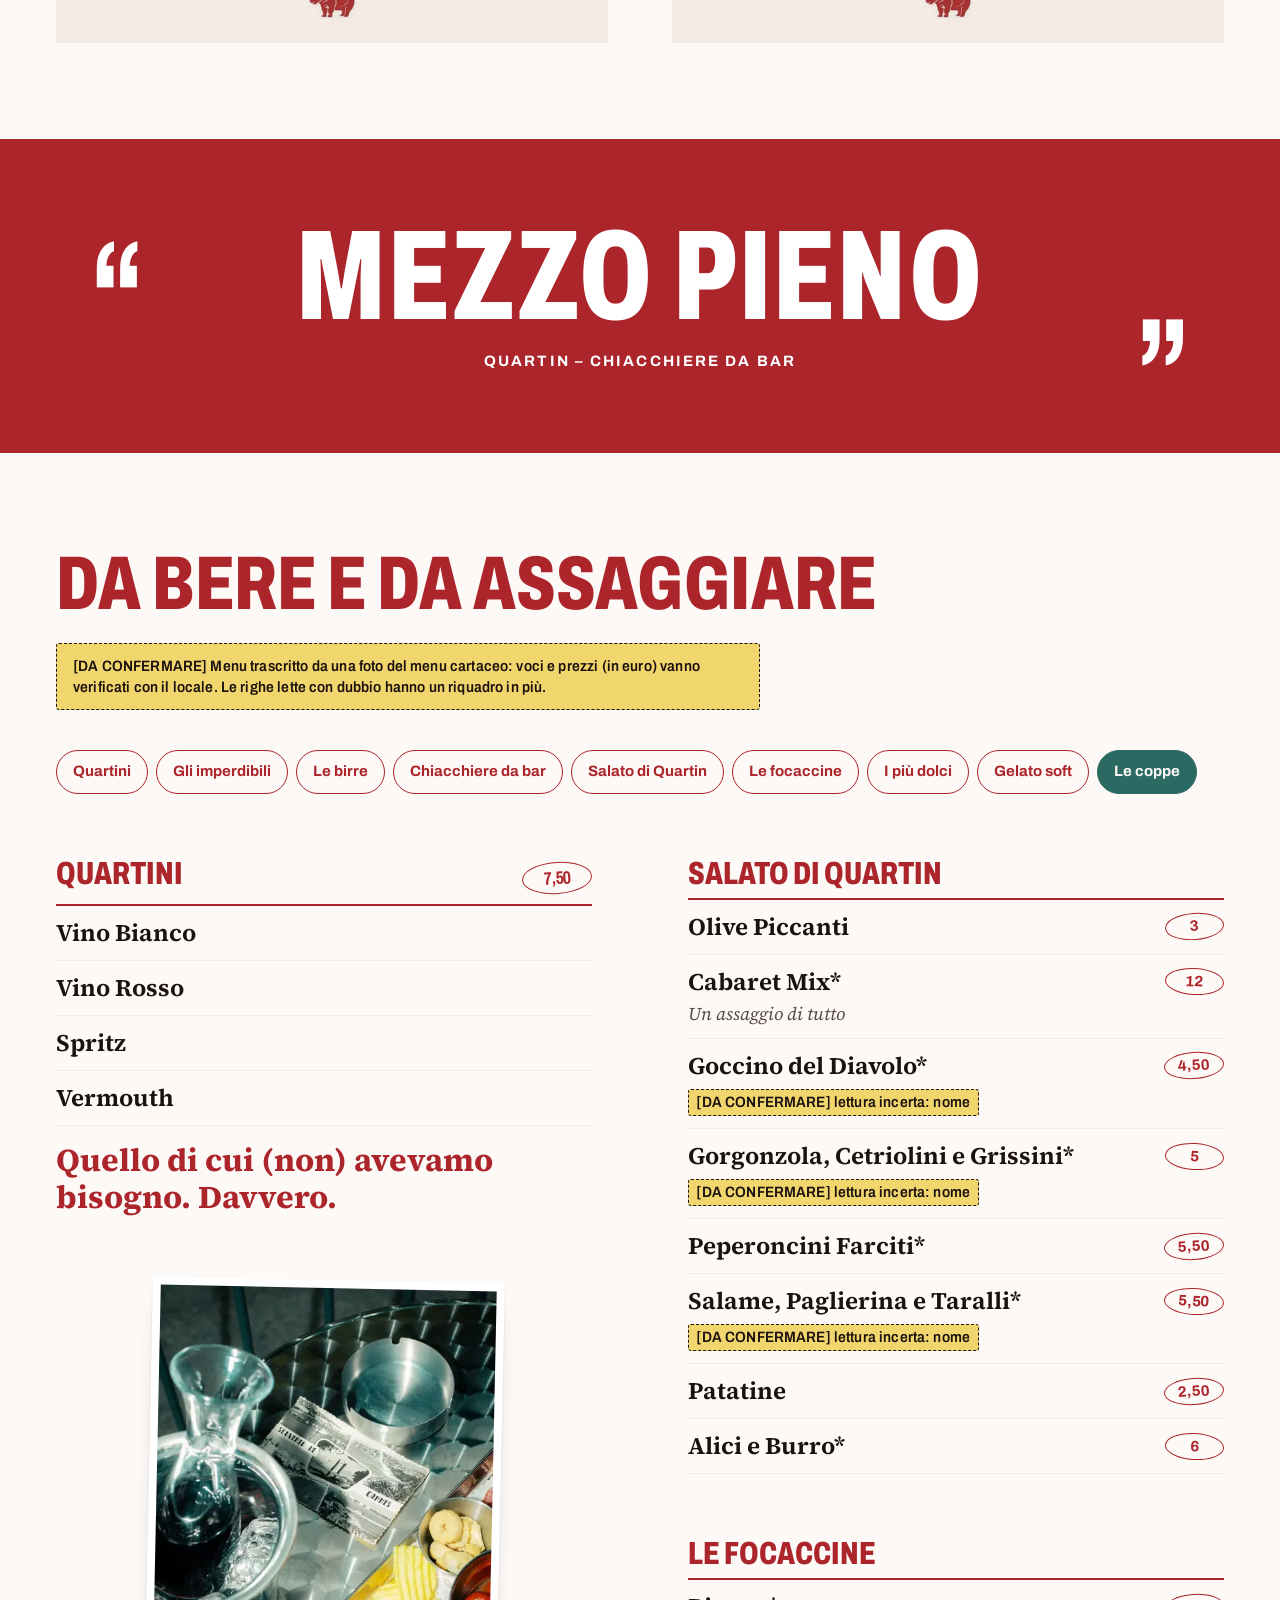
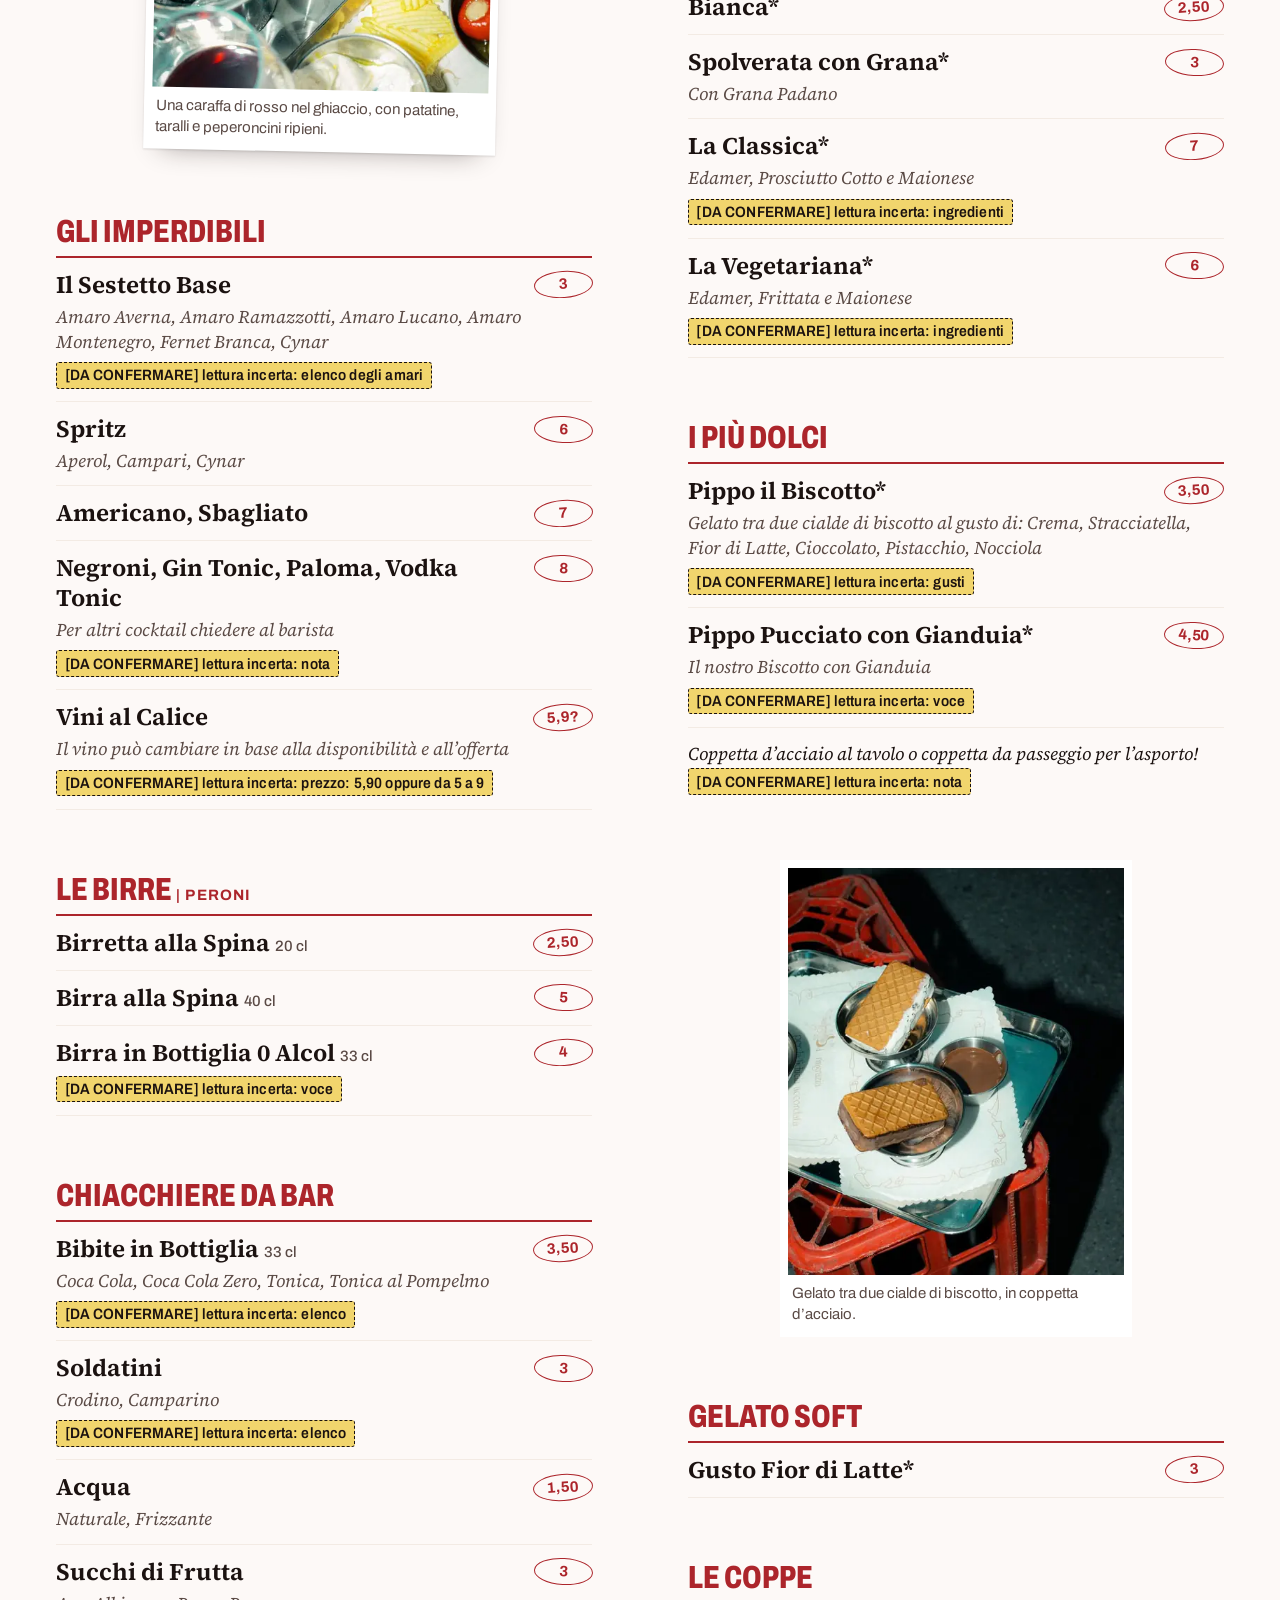
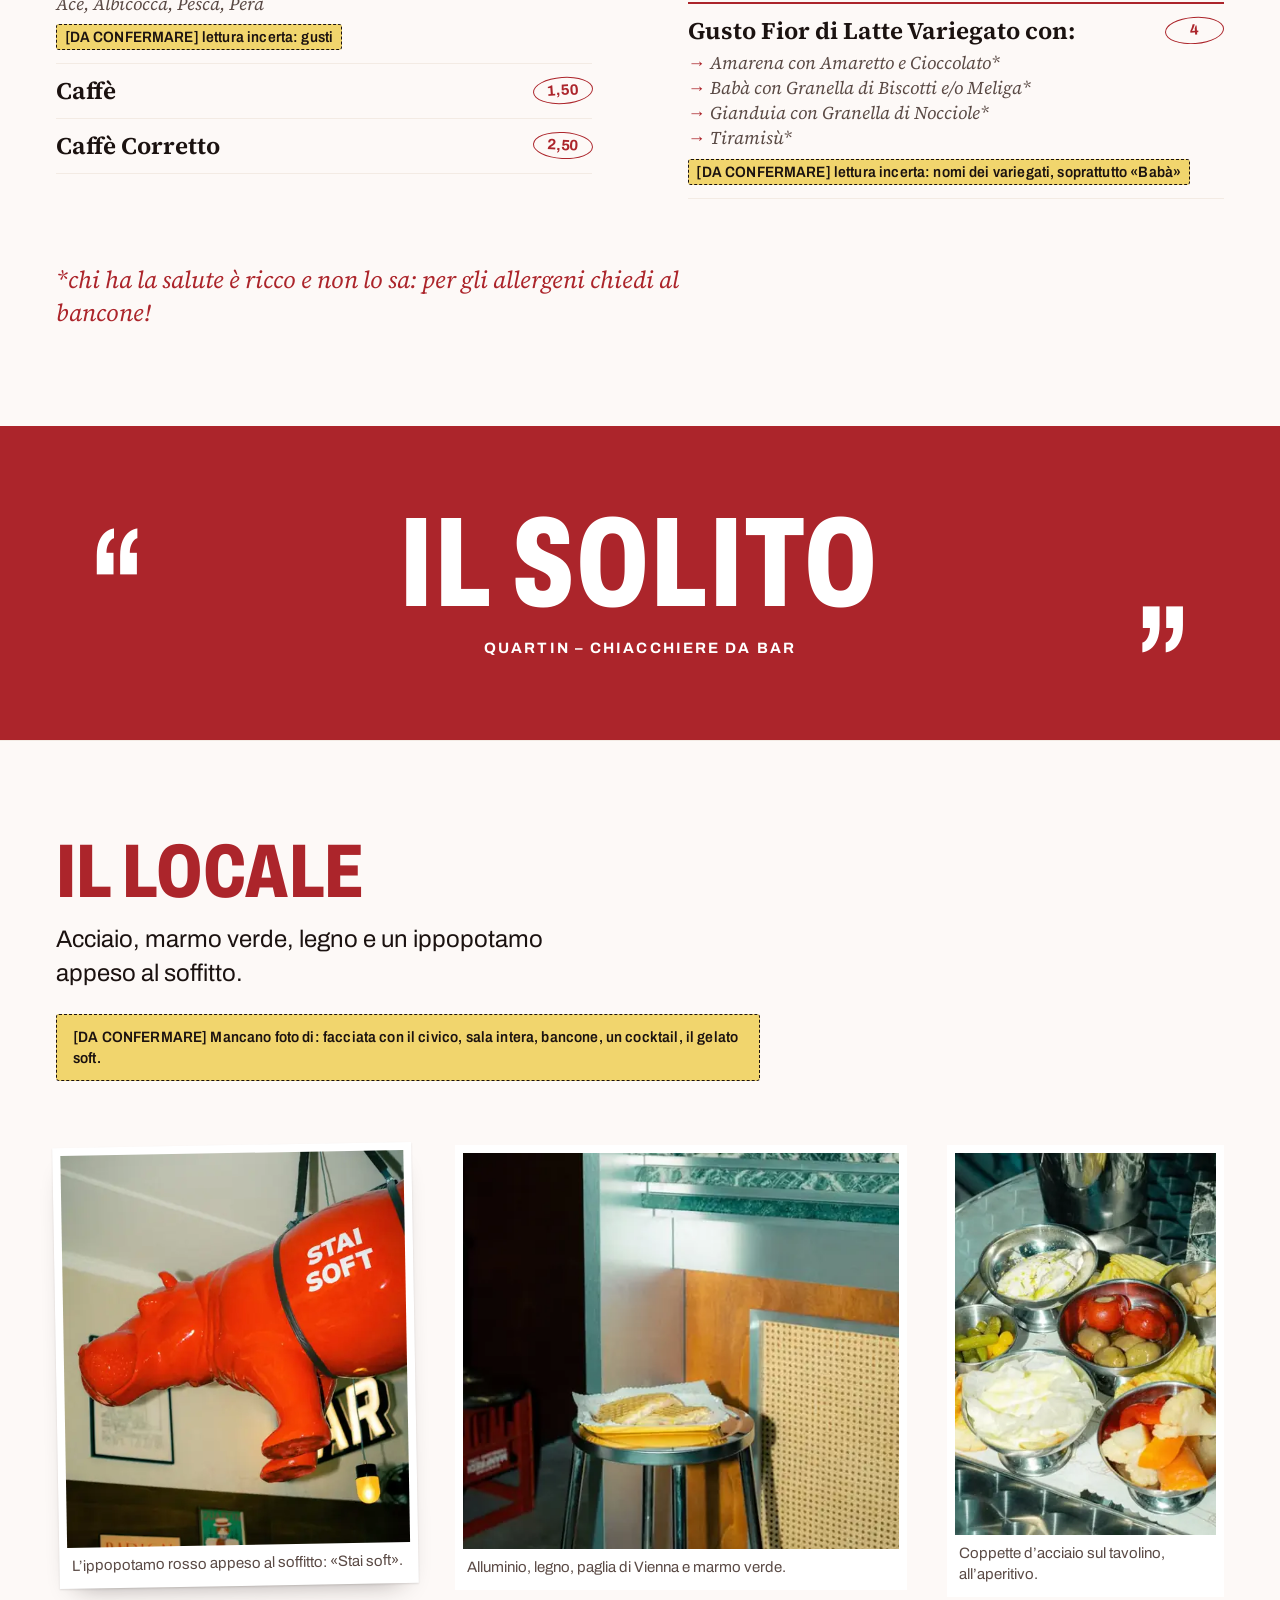
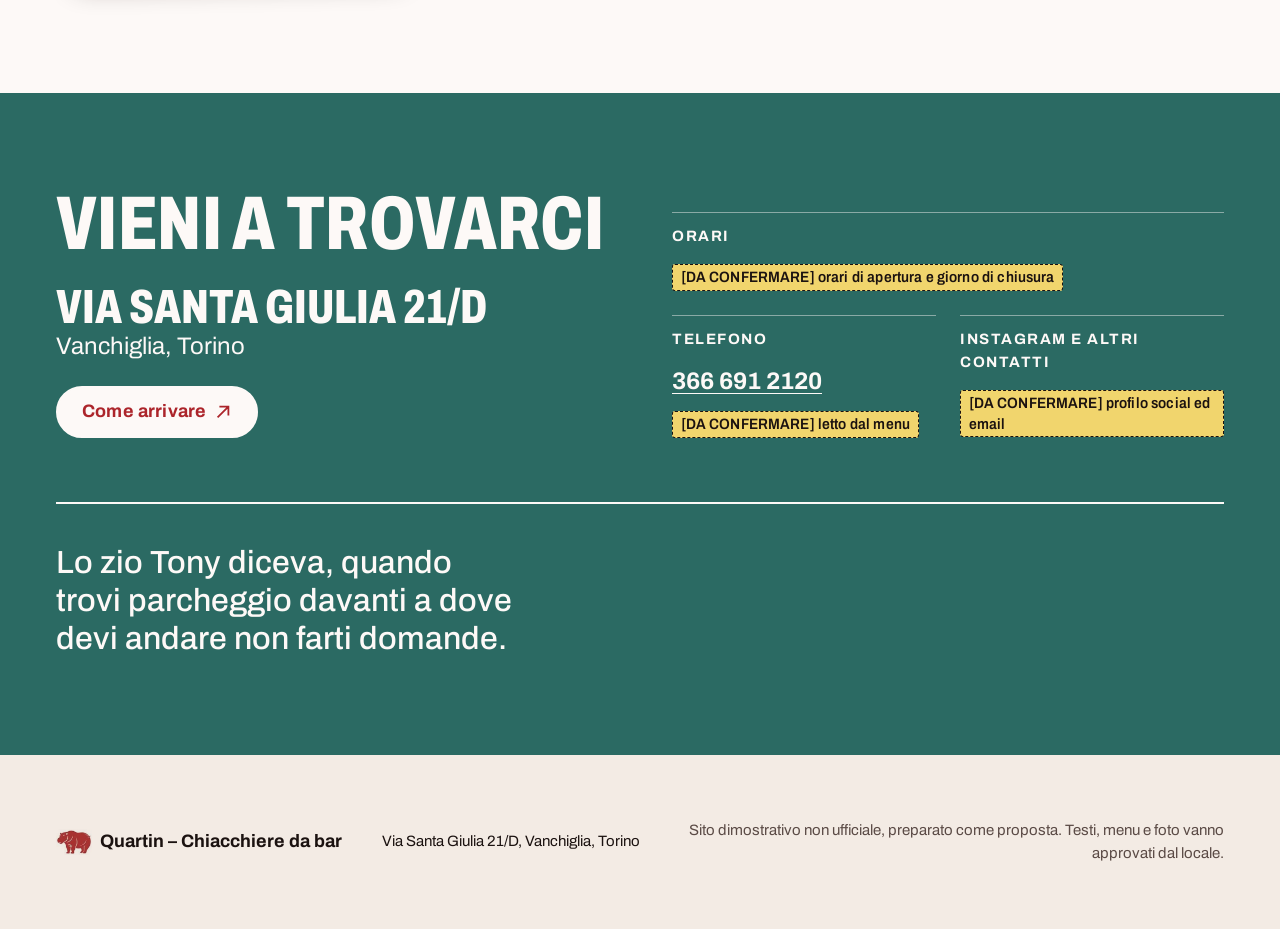
==== commit 03b9c4b1: "Revisione: testata sticky, nuovo titolo, indice menu sticky, galleria a 3 foto, srcset, Open Graph e" ====
--- a/index.html
+++ b/index.html
@@ -8,6 +8,31 @@
   <!-- Demo di proposta: non indicizzare finché il locale non approva. -->
   <meta name="robots" content="noindex, nofollow">
   <meta name="theme-color" content="#AC252B">
+  <meta property="og:type" content="website">
+  <meta property="og:locale" content="it_IT">
+  <meta property="og:title" content="Quartin – Chiacchiere da bar in Vanchiglia">
+  <meta property="og:description" content="Bar di quartiere in via Santa Giulia 21/D a Torino: aperitivi, vini al calice e in quartino, cocktail, gelato.">
+  <!-- Da rendere assoluto (https://dominio/img/og-vetrina.jpg) quando ci sarà il dominio: i social non leggono i percorsi relativi. -->
+  <meta property="og:image" content="img/og-vetrina.jpg">
+  <meta property="og:image:width" content="1200">
+  <meta property="og:image:height" content="630">
+  <meta property="og:image:alt" content="La vetrofania del Quartin con l'ippopotamo rosso, accanto alla scritta «Chiacchiere da bar in Vanchiglia».">
+  <!-- Niente telefono né orari qui finché il locale non li conferma. -->
+  <script type="application/ld+json">
+  {
+    "@context": "https://schema.org",
+    "@type": "BarOrPub",
+    "name": "Quartin",
+    "description": "Bar di quartiere a Vanchiglia: aperitivi, vini al calice e in quartino, cocktail, gelato.",
+    "address": {
+      "@type": "PostalAddress",
+      "streetAddress": "Via Santa Giulia 21/D",
+      "postalCode": "10124",
+      "addressLocality": "Torino",
+      "addressCountry": "IT"
+    }
+  }
+  </script>
   <link rel="icon" href="favicon.png" type="image/png">
   <link rel="preload" href="fonts/archivo-variabile.woff2" as="font" type="font/woff2" crossorigin>
   <link rel="stylesheet" href="css/style.css">
@@ -25,7 +50,7 @@
   <header class="testata">
     <div class="contenitore testata-riga">
       <a class="marchio" href="#benvenuto">
-        <img src="img/ippopotamo-marchio.webp" width="67" height="48" alt="">
+        <img src="img/ippopotamo-marchio.webp" srcset="img/ippopotamo-marchio.webp 67w" sizes="3rem" width="67" height="48" alt="">
         <span>Quartin</span>
       </a>
       <nav class="nav" aria-label="Sezioni della pagina">
@@ -45,14 +70,16 @@
     <!-- Benvenuto -->
     <section class="benvenuto" id="benvenuto" aria-labelledby="titolo-benvenuto">
       <div class="contenitore benvenuto-griglia">
-        <figure class="benvenuto-foto stampa">
+        <figure class="benvenuto-foto stampa stampa-inclinata">
           <img src="img/vetrina-logo.webp" width="686" height="708" fetchpriority="high"
+               srcset="img/vetrina-logo-480.webp 480w, img/vetrina-logo.webp 686w"
+               sizes="(min-width: 64em) 30rem, calc(100vw - 1.5rem)"
                alt="La vetrofania del Quartin sul vetro del locale: un ippopotamo rosso, la scritta QUARTIN e sotto «Chiacchiere da bar».">
         </figure>
         <div class="benvenuto-testo">
           <h1 class="benvenuto-titolo" id="titolo-benvenuto">
-            <span class="benvenuto-nome">Quartin – Chiacchiere da bar</span>
-            Aperitivi, vini al calice e in quartino, cocktail, gelato.
+            <span class="benvenuto-nome">Quartin</span>
+            Chiacchiere da bar in Vanchiglia
           </h1>
           <p class="benvenuto-dove">
             <span data-q="via">Via Santa Giulia 21/D</span>
@@ -92,17 +119,20 @@
       <div class="contenitore detti">
         <blockquote class="detto detto-a">
           <p>Lo zio Tony diceva, il gelato in coppetta d’acciaio non fa ingrassare perché il metallo trattiene le calorie.</p>
-          <img src="img/ippopotamo-marchio.webp" width="67" height="48" alt="" loading="lazy">
+          <img src="img/ippopotamo-marchio.webp" srcset="img/ippopotamo-marchio.webp 67w" sizes="3rem" width="67" height="48" alt="" loading="lazy">
         </blockquote>
         <blockquote class="detto detto-b">
           <p>Lo zio Tony diceva, la birretta da 20 cl è la scusa perfetta per ordinarne ancora una.</p>
-          <img src="img/ippopotamo-marchio.webp" width="67" height="48" alt="" loading="lazy">
+          <img src="img/ippopotamo-marchio.webp" srcset="img/ippopotamo-marchio.webp 67w" sizes="3rem" width="67" height="48" alt="" loading="lazy">
         </blockquote>
       </div>
     </section>
 
     <aside class="cartolina" aria-label="Slogan del Quartin">
-      <p class="cartolina-testo">Mezzo pieno</p>
+      <div class="cartolina-dentro">
+        <p class="cartolina-testo">Mezzo pieno</p>
+        <p class="cartolina-firma">Quartin – Chiacchiere da bar</p>
+      </div>
     </aside>
 
     <!-- Da bere e da assaggiare -->
@@ -127,8 +157,10 @@
 
       <!-- Foto inserite dal JS accanto alle voci giuste (vedi QUARTIN.fotoMenu in js/main.js) -->
       <template id="foto-menu-quartini">
-        <figure class="stampa foto-menu">
+        <figure class="stampa stampa-inclinata foto-menu">
           <img src="img/quartino-aperitivo.webp" width="694" height="830" loading="lazy"
+               srcset="img/quartino-aperitivo-480.webp 480w, img/quartino-aperitivo.webp 694w"
+               sizes="(max-width: 24rem) calc(100vw - 2.5rem), 22rem"
                alt="Su un tavolino d’acciaio: una caraffa di vino rosso nel ghiaccio, un bicchiere di rosso, un posacenere, una cartolina d’epoca e ciotoline con patatine, taralli e peperoncini ripieni.">
           <figcaption>Una caraffa di rosso nel ghiaccio, con patatine, taralli e peperoncini ripieni.</figcaption>
         </figure>
@@ -136,6 +168,8 @@
       <template id="foto-menu-dolci">
         <figure class="stampa foto-menu">
           <img src="img/gelato-biscotto.webp" width="678" height="822" loading="lazy"
+               srcset="img/gelato-biscotto-480.webp 480w, img/gelato-biscotto.webp 678w"
+               sizes="(max-width: 24rem) calc(100vw - 2.5rem), 22rem"
                alt="Visti dall’alto, due gelati tra due cialde di biscotto in coppette d’acciaio, con una ciotolina di cioccolato, su un vassoio appoggiato a una cassa rossa.">
           <figcaption>Gelato tra due cialde di biscotto, in coppetta d’acciaio.</figcaption>
         </figure>
@@ -143,7 +177,10 @@
     </section>
 
     <aside class="cartolina cartolina-b" aria-label="Slogan del Quartin">
-      <p class="cartolina-testo">Il solito</p>
+      <div class="cartolina-dentro">
+        <p class="cartolina-testo">Il solito</p>
+        <p class="cartolina-firma">Quartin – Chiacchiere da bar</p>
+      </div>
     </aside>
 
     <!-- Il locale -->
@@ -151,25 +188,30 @@
       <div class="contenitore">
         <h2 class="titolo-sezione" id="titolo-locale">Il locale</h2>
         <p class="attacco">Acciaio, marmo verde, legno e un ippopotamo appeso al soffitto.</p>
+        <p class="dc dc-blocco locale-manca">[DA CONFERMARE] Mancano foto di: facciata con il civico, sala intera, bancone, un cocktail, il gelato soft.</p>
         <div class="galleria">
-          <figure class="stampa galleria-a">
+          <figure class="stampa stampa-inclinata galleria-a">
             <img src="img/ippopotamo-stai-soft.webp" width="645" height="737" loading="lazy"
+                 srcset="img/ippopotamo-stai-soft-480.webp 480w, img/ippopotamo-stai-soft.webp 645w"
+                 sizes="(min-width: 64em) 22rem, (min-width: 48em) 30vw, calc(100vw - 2.5rem)"
                  alt="Un grande ippopotamo rosso lucido appeso al soffitto con cinghie nere, con scritto sul fianco «STAI SOFT»; dietro, una parete crema, un’insegna luminosa e una lampadina accesa.">
             <figcaption>L’ippopotamo rosso appeso al soffitto: «Stai soft».</figcaption>
           </figure>
           <figure class="stampa galleria-b">
             <img src="img/arredo-sgabello.webp" width="685" height="624" loading="lazy"
+                 srcset="img/arredo-sgabello-480.webp 480w, img/arredo-sgabello.webp 685w"
+                 sizes="(min-width: 64em) 28rem, (min-width: 48em) 38vw, calc(100vw - 2.5rem)"
                  alt="Un panino tostato su uno sgabello cromato, davanti a pannelli di alluminio, legno chiaro con paglia di Vienna e una fascia di marmo verde con mensole.">
             <figcaption>Alluminio, legno, paglia di Vienna e marmo verde.</figcaption>
           </figure>
           <figure class="stampa galleria-c">
+            <!-- Ritaglio di 4.png senza la persona: esiste solo a 383 px, una sola misura. -->
             <img src="img/cabaret-tavolino.webp" width="383" height="560" loading="lazy"
+                 srcset="img/cabaret-tavolino.webp 383w"
+                 sizes="(min-width: 64em) 17rem, (min-width: 48em) 24vw, calc(100vw - 2.5rem)"
                  alt="Coppette d’acciaio sul tavolino: burrata con olio, pomodorini e olive, cetriolini, verdure, patatine e focaccia.">
             <figcaption>Coppette d’acciaio sul tavolino, all’aperitivo.</figcaption>
           </figure>
-          <div class="galleria-manca">
-            <p class="dc dc-blocco">[DA CONFERMARE] Mancano foto di: facciata con il civico, sala intera, bancone, un cocktail, il gelato soft.</p>
-          </div>
         </div>
       </div>
     </section>
@@ -197,7 +239,10 @@
           </div>
           <div class="contatti-voce">
             <dt>Telefono</dt>
-            <dd data-q-telefono><span class="dc">[DA CONFERMARE] numero</span></dd>
+            <dd data-q-telefono>
+              <a href="tel:+393666912120">366 691 2120</a><br>
+              <span class="dc">[DA CONFERMARE] letto dal menu</span>
+            </dd>
           </div>
           <div class="contatti-voce">
             <dt>Instagram e altri contatti</dt>
@@ -215,7 +260,7 @@
   <footer class="piede">
     <div class="contenitore piede-riga">
       <p class="piede-nome">
-        <img src="img/ippopotamo-marchio.webp" width="67" height="48" alt="" loading="lazy">
+        <img src="img/ippopotamo-marchio.webp" srcset="img/ippopotamo-marchio.webp 67w" sizes="3rem" width="67" height="48" alt="" loading="lazy">
         <span>Quartin – Chiacchiere da bar</span>
       </p>
       <p><span data-q="via">Via Santa Giulia 21/D</span>, <span data-q="zona">Vanchiglia, Torino</span></p>
--- a/css/style.css
+++ b/css/style.css
@@ -53,6 +53,9 @@
   --fs-3: clamp(2rem, 1.562rem + 1.798vw, 3rem);
   --fs-4: clamp(2.75rem, 1.874rem + 3.596vw, 4.75rem);
   --fs-5: clamp(3.5rem, 1.528rem + 8.09vw, 8rem);
+  /* passi intermedi chiesti per due elementi precisi */
+  --fs-detto: clamp(1.375rem, 1.183rem + 0.787vw, 1.8125rem); /* 22 → 29 px, frasi dello zio Tony */
+  --fs-hero: clamp(2.5rem, 1.843rem + 2.697vw, 4rem);          /* 40 → 64 px, titolo d'apertura */
 
   /* Scala delle spaziature */
   --sp-3xs: 0.25rem;
@@ -64,8 +67,10 @@
   --sp-xl: clamp(2.5rem, 1.843rem + 2.697vw, 4rem);
   --sp-2xl: clamp(3.5rem, 2.404rem + 4.494vw, 6rem);
   --sp-3xl: clamp(4.5rem, 2.856rem + 6.742vw, 8.25rem);
+  --sp-fascia: clamp(3rem, 2.124rem + 3.596vw, 5rem);          /* 48 → 80 px, fasce-slogan */
 
   --margine: clamp(1.25rem, 0.703rem + 2.247vw, 2.5rem);
+  --altezza-testata: 3.5rem; /* 56 px, bordo compreso; 62 px da 48em in su */
   --larghezza: 78rem;
   --tocco: 2.75rem;        /* 44 px: bersaglio minimo */
 }
@@ -76,6 +81,8 @@
 html {
   -webkit-text-size-adjust: 100%;
   text-size-adjust: 100%;
+  /* la testata è sticky: ancore e focus non devono finirci sotto */
+  scroll-padding-top: calc(var(--altezza-testata) + var(--sp-xs));
 }
 @media (prefers-reduced-motion: no-preference) {
   html { scroll-behavior: smooth; }
@@ -117,7 +124,7 @@
   position: absolute;
   left: var(--sp-s);
   top: var(--sp-s);
-  z-index: 10;
+  z-index: 60;
   padding: var(--sp-xs) var(--sp-s);
   background: var(--inchiostro);
   color: var(--carta);
@@ -166,8 +173,9 @@
 
 /* ---------- Testata ---------- */
 .testata {
-  position: relative;
-  z-index: 5;
+  position: sticky;
+  top: 0;
+  z-index: 50;
   border-bottom: 2px solid var(--rosso);
   background: var(--carta);
 }
@@ -176,19 +184,17 @@
   align-items: center;
   justify-content: space-between;
   gap: var(--sp-s);
-  min-height: 3.75rem;
+  min-height: calc(var(--altezza-testata) - 2px);
 }
 .marchio {
   display: inline-flex;
   align-items: center;
   gap: var(--sp-2xs);
   min-height: var(--tocco);
-  color: var(--rosso);
+  /* Testo semplice, non un logo rifatto: il logo vero è la foto della vetrina */
+  color: var(--inchiostro);
   font-size: var(--fs-1);
-  font-weight: 800;
-  font-stretch: var(--stretto);
-  text-transform: uppercase;
-  letter-spacing: 0.04em;
+  font-weight: 700;
   text-decoration: none;
 }
 .marchio img {
@@ -228,7 +234,7 @@
   border-bottom: 2px solid var(--rosso);
 }
 .js .nav-bottone[aria-expanded="true"] + .nav-lista { display: flex; }
-.no-js .nav-bottone, html:not(.js) .nav-bottone { display: none; }
+html:not(.js) .nav-bottone { display: none; }
 
 .nav-lista a {
   display: flex;
@@ -272,9 +278,12 @@
 
 /* ---------- Foto come stampe appoggiate ---------- */
 .stampa {
-  --giro: 0deg;
   background: var(--bianco);
   padding: var(--sp-2xs);
+}
+/* Inclinata e con ombra: solo la foto d'apertura e una foto per sezione */
+.stampa-inclinata {
+  --giro: -1.2deg;
   box-shadow: 0 1px 2px rgb(27 18 16 / 0.12), 0 14px 28px -18px rgb(27 18 16 / 0.45);
   transform: rotate(var(--giro));
 }
@@ -306,7 +315,7 @@
 }
 
 /* ---------- Benvenuto ---------- */
-.benvenuto { padding-block: var(--sp-m) var(--sp-2xl); }
+.benvenuto { padding-block: var(--sp-m) var(--sp-2xl); overflow-x: clip; }
 .benvenuto-griglia {
   display: grid;
   gap: var(--sp-l);
@@ -317,13 +326,14 @@
 }
 .benvenuto-foto img {
   width: 100%;
-  aspect-ratio: 4 / 3;
+  aspect-ratio: 5 / 4;
   object-fit: cover;
-  object-position: 50% 40%;
+  object-position: 50% 25%;
 }
 .benvenuto-titolo {
+  max-width: 11ch;
   color: var(--rosso);
-  font-size: var(--fs-3);
+  font-size: var(--fs-hero);
   font-weight: 800;
   font-stretch: var(--stretto);
   line-height: 0.98;
@@ -393,44 +403,55 @@
   justify-content: flex-end;
   align-items: center;
   gap: var(--sp-s);
-  min-height: 15rem;
-  padding: var(--sp-l) var(--sp-m) var(--sp-m);
-  background: var(--bianco);
-  border: 1px solid var(--carta-scura);
+  padding: var(--sp-xl) var(--sp-m) var(--sp-m);
+  background: var(--carta-scura);
   color: var(--rosso);
   text-align: center;
 }
 .detto p {
-  max-width: 30ch;
-  font-size: var(--fs-1);
+  max-width: 28ch;
+  font-family: var(--font-menu);
+  font-size: var(--fs-detto);
+  font-style: italic;
   font-weight: 500;
-  letter-spacing: -0.01em;
-  line-height: 1.35;
+  line-height: 1.3;
   text-wrap: balance;
 }
-.detto img { width: 2.75rem; }
-.detto-b { margin-left: var(--sp-l); }
-.detto-a { margin-right: var(--sp-l); }
+.detto img {
+  width: 3rem;
+  mix-blend-mode: multiply; /* il ritaglio ha il fondo bianco */
+}
 
 /* ---------- Fasce-cartolina con gli slogan (slogan*.png) ---------- */
 .cartolina {
-  position: relative;
-  overflow: hidden;
   background: var(--rosso);
   color: var(--bianco);
-  padding: var(--sp-3xl) var(--margine);
+  padding: var(--sp-fascia) var(--margine);
   text-align: center;
 }
-.cartolina::before,
-.cartolina::after {
-  position: absolute;
+/* Le virgolette stanno ai lati di un riquadro di 1100 px al massimo, non ai bordi dello
+   schermo. Su mobile occupano una riga loro sopra e sotto, così non toccano la frase. */
+.cartolina-dentro {
+  display: grid;
+  max-width: 68.75rem;
+  margin-inline: auto;
+}
+.cartolina-dentro::before,
+.cartolina-dentro::after {
   font-size: var(--fs-5);
   font-weight: 800;
   font-stretch: 62%;
-  line-height: 1;
-}
-.cartolina::before { content: "\201C" / ""; left: var(--margine); top: var(--sp-m); }
-.cartolina::after { content: "\201D" / ""; right: var(--margine); bottom: calc(var(--sp-m) * -1 - 0.35em); }
+  line-height: 0.6;
+}
+.cartolina-dentro::before { content: "\201C" / ""; justify-self: start; }
+.cartolina-dentro::after { content: "\201D" / ""; justify-self: end; margin-top: var(--sp-xs); }
+.cartolina-firma {
+  margin-top: var(--sp-s);
+  font-size: var(--fs--1);
+  font-weight: 700;
+  letter-spacing: 0.14em;
+  text-transform: uppercase;
+}
 .cartolina-testo {
   font-size: var(--fs-5);
   font-weight: 800;
@@ -443,12 +464,27 @@
 /* ---------- Da bere e da assaggiare ---------- */
 .da-bere .dc-blocco { margin-top: var(--sp-m); }
 
+/* Sotto i 768 px: una riga che scorre di lato e resta sotto la testata mentre si legge il menu */
+.menu-indice {
+  position: sticky;
+  top: var(--altezza-testata);
+  z-index: 40;
+  margin-top: var(--sp-l);
+  margin-inline: calc(var(--margine) * -1);
+  background: var(--carta);
+  border-bottom: 1px solid var(--carta-scura);
+}
 .menu-indice ul {
   display: flex;
-  flex-wrap: wrap;
+  flex-wrap: nowrap;
   gap: var(--sp-2xs);
-  margin-top: var(--sp-l);
-}
+  padding: var(--sp-2xs) var(--margine);
+  overflow-x: auto;
+  scroll-snap-type: x proximity;
+  scroll-padding-inline: var(--margine);
+  scrollbar-width: thin;
+}
+.menu-indice li { flex: none; scroll-snap-align: start; }
 .menu-indice a {
   display: inline-flex;
   align-items: center;
@@ -460,15 +496,23 @@
   font-size: var(--fs--1);
   font-weight: 700;
   text-decoration: none;
-}
-.menu-indice a:hover { background: var(--rosso); color: var(--bianco); }
+  white-space: nowrap;
+}
+/* il verde marmo della sezione contatti torna qui: passaggio del mouse e parte del menu in lettura */
+.menu-indice a:hover,
+.menu-indice a[aria-current="true"] {
+  background: var(--marmo);
+  border-color: var(--marmo);
+  color: var(--carta);
+}
+/* gli elementi del menu si fermano sotto testata + indice, non dietro */
+.menu-gruppo { scroll-margin-top: 4.25rem; }
 
 .menu { margin-top: var(--sp-xl); }
 
 .menu-gruppo {
   break-inside: avoid;
   padding-bottom: var(--sp-xl);
-  scroll-margin-top: var(--sp-m);
 }
 .menu-gruppo-titolo {
   display: flex;
@@ -532,9 +576,9 @@
   display: inline-flex;
   align-items: center;
   justify-content: center;
-  min-width: 3.4em;
+  min-width: 3.9em;
   margin-top: 0.1em;
-  padding: 0.3em 0.7em;
+  padding: 0.32em 0.85em;
   border: 1.5px solid var(--rosso);
   border-radius: 50%;
   color: var(--rosso);
@@ -547,7 +591,7 @@
   transform: rotate(-4deg);
 }
 .voce:nth-child(even) .prezzo { transform: rotate(3deg); }
-.menu-gruppo-titolo .prezzo { font-size: var(--fs-0); }
+.menu-gruppo-titolo .prezzo { font-size: var(--fs-0); margin-block: -0.3em 0.15em; }
 
 .menu-frase {
   margin-top: var(--sp-s);
@@ -564,7 +608,6 @@
 }
 .menu-nota {
   max-width: 44rem;
-  margin-top: var(--sp-m);
   color: var(--rosso);
   font-family: var(--font-menu);
   font-size: var(--fs-1);
@@ -577,26 +620,18 @@
   max-width: 22rem;
   margin: 0 auto var(--sp-xl);
 }
-.foto-menu-dolci { --giro: -1.6deg; }
 
 /* ---------- Il locale ---------- */
 .locale { border-top: 1px solid var(--carta-scura); }
+.locale-manca { margin-top: var(--sp-m); }
 .galleria {
   display: grid;
   gap: var(--sp-xl);
   margin-top: var(--sp-xl);
 }
 .galleria-a { --giro: -1deg; }
-.galleria-b { --giro: 1.4deg; margin-left: var(--sp-l); }
-.galleria-c { --giro: -1.8deg; max-width: 17rem; }
-.galleria-manca {
-  display: flex;
-  align-items: center;
-  padding: var(--sp-m);
-  border: 2px dashed var(--inchiostro-tenue);
-  background: var(--carta-scura);
-}
-.galleria-manca .dc-blocco { max-width: none; }
+.galleria-b { margin-left: var(--sp-l); }
+.galleria-c { max-width: 17rem; }
 
 /* ---------- Vieni a trovarci ---------- */
 .vieni {
@@ -655,7 +690,12 @@
   color: var(--carta);
   text-align: left;
 }
-.detto-vieni p { font-size: var(--fs-2); line-height: 1.2; }
+.detto-vieni p {
+  font-family: var(--font-testo);
+  font-size: var(--fs-2);
+  font-style: normal;
+  line-height: 1.2;
+}
 
 /* ---------- Piede ---------- */
 .piede {
@@ -668,30 +708,48 @@
   display: flex;
   align-items: center;
   gap: var(--sp-2xs);
-  color: var(--rosso);
   font-size: var(--fs-0);
-  font-weight: 800;
-  font-stretch: var(--stretto);
-  letter-spacing: 0.04em;
-  text-transform: uppercase;
+  font-weight: 700;
 }
 .piede-nome img { width: 2.25rem; mix-blend-mode: multiply; }
 .piede-demo { color: var(--inchiostro-tenue); max-width: 40rem; }
 
 /* ================= Da tablet in su ================= */
 @media (min-width: 48em) {
-  .detti {
-    grid-template-columns: 1fr 1fr;
+  :root { --altezza-testata: 3.875rem; }
+
+  /* stesse altezze, nessuno sfalsamento */
+  .detti { grid-template-columns: 1fr 1fr; }
+
+  .cartolina-dentro { position: relative; }
+  .cartolina-dentro::before,
+  .cartolina-dentro::after {
+    position: absolute;
+    font-size: calc(var(--fs-5) * 1.2);
+    line-height: 1;
+  }
+  .cartolina-dentro::before { left: 0; top: 0; }
+  /* le virgolette stanno in alto nella loro riga: abbasso il riquadro di mezza em */
+  .cartolina-dentro::after { right: 0; bottom: -0.5em; margin-top: 0; }
+
+  /* l'indice torna su più righe e non resta attaccato in alto */
+  .menu-indice {
+    position: static;
+    margin-inline: 0;
+    border-bottom: 0;
+    background: none;
+  }
+  .menu-indice ul { flex-wrap: wrap; padding: 0; overflow: visible; }
+  .menu-gruppo { scroll-margin-top: 0; }
+
+  /* tre foto in fila: colonne proporzionali alla forma di ogni foto, così hanno la stessa altezza */
+  .galleria {
+    grid-template-columns: 35fr 44fr 27fr;
     align-items: start;
-  }
-  .detto-a { margin-right: 0; }
-  .detto-b { margin-left: 0; margin-top: var(--sp-2xl); }
-
-  .galleria { grid-template-columns: repeat(12, 1fr); align-items: start; }
-  .galleria-a { grid-column: 1 / 7; grid-row: 1 / 3; }
-  .galleria-b { grid-column: 7 / 13; margin-left: 0; margin-top: var(--sp-l); }
-  .galleria-c { grid-column: 7 / 10; max-width: none; }
-  .galleria-manca { grid-column: 10 / 13; align-self: stretch; }
+    gap: var(--sp-l);
+  }
+  .galleria-b { margin-left: 0; }
+  .galleria-c { max-width: none; }
 
   .contatti { grid-template-columns: 1fr 1fr; }
   .contatti-voce:first-child { grid-column: 1 / -1; }
@@ -712,14 +770,16 @@
   .nav-lista a { min-height: var(--tocco); border-top: 0; font-size: var(--fs--1); }
 
   .benvenuto { padding-block: var(--sp-xl) var(--sp-3xl); }
+  /* contenitore più stretto: sopra i 1400 px il vuoto in mezzo non cresce */
   .benvenuto-griglia {
-    grid-template-columns: repeat(12, 1fr);
+    max-width: 75rem;
+    grid-template-columns: minmax(0, 6fr) minmax(0, 5fr);
     align-items: end;
-    gap: var(--sp-l);
-  }
-  .benvenuto-testo { grid-column: 1 / 7; grid-row: 1; padding-bottom: var(--sp-l); }
+    column-gap: var(--sp-xl);
+  }
+  .benvenuto-testo { grid-column: 1; grid-row: 1; padding-bottom: var(--sp-l); }
   .benvenuto-foto {
-    grid-column: 8 / 13;
+    grid-column: 2;
     grid-row: 1;
     margin-inline: 0;
     --giro: 2deg;
@@ -735,7 +795,6 @@
     transform: rotate(-4deg);
   }
   .benvenuto-foto { position: relative; z-index: 0; }
-  .benvenuto-titolo { font-size: var(--fs-4); }
 
   .quartin-griglia {
     grid-template-columns: repeat(12, 1fr);
@@ -745,9 +804,7 @@
   .offerta { grid-column: 7 / 13; margin-top: var(--sp-xs); }
   .offerta li { font-size: var(--fs-3); }
 
-  .detti { grid-template-columns: 5fr 1fr 5fr; }
-  .detto-a { grid-column: 1; }
-  .detto-b { grid-column: 3; }
+  .detti { column-gap: var(--sp-xl); }
 
   .menu {
     column-count: 2;
@@ -756,11 +813,12 @@
 
   .vieni-griglia {
     grid-template-columns: repeat(12, 1fr);
-    align-items: start;
-  }
-  .vieni-dove { grid-column: 1 / 6; }
+    align-items: end;
+  }
+  .vieni-dove { grid-column: 1 / 7; }
   .contatti { grid-column: 7 / 13; }
-  .detto-vieni { grid-column: 7 / 13; }
+  .detto-vieni { grid-column: 1 / 13; }
+  .detto-vieni p { max-width: 34ch; }
 
   .piede-riga { grid-template-columns: auto auto 1fr; align-items: center; gap: var(--sp-l); }
   .piede-demo { justify-self: end; text-align: right; }
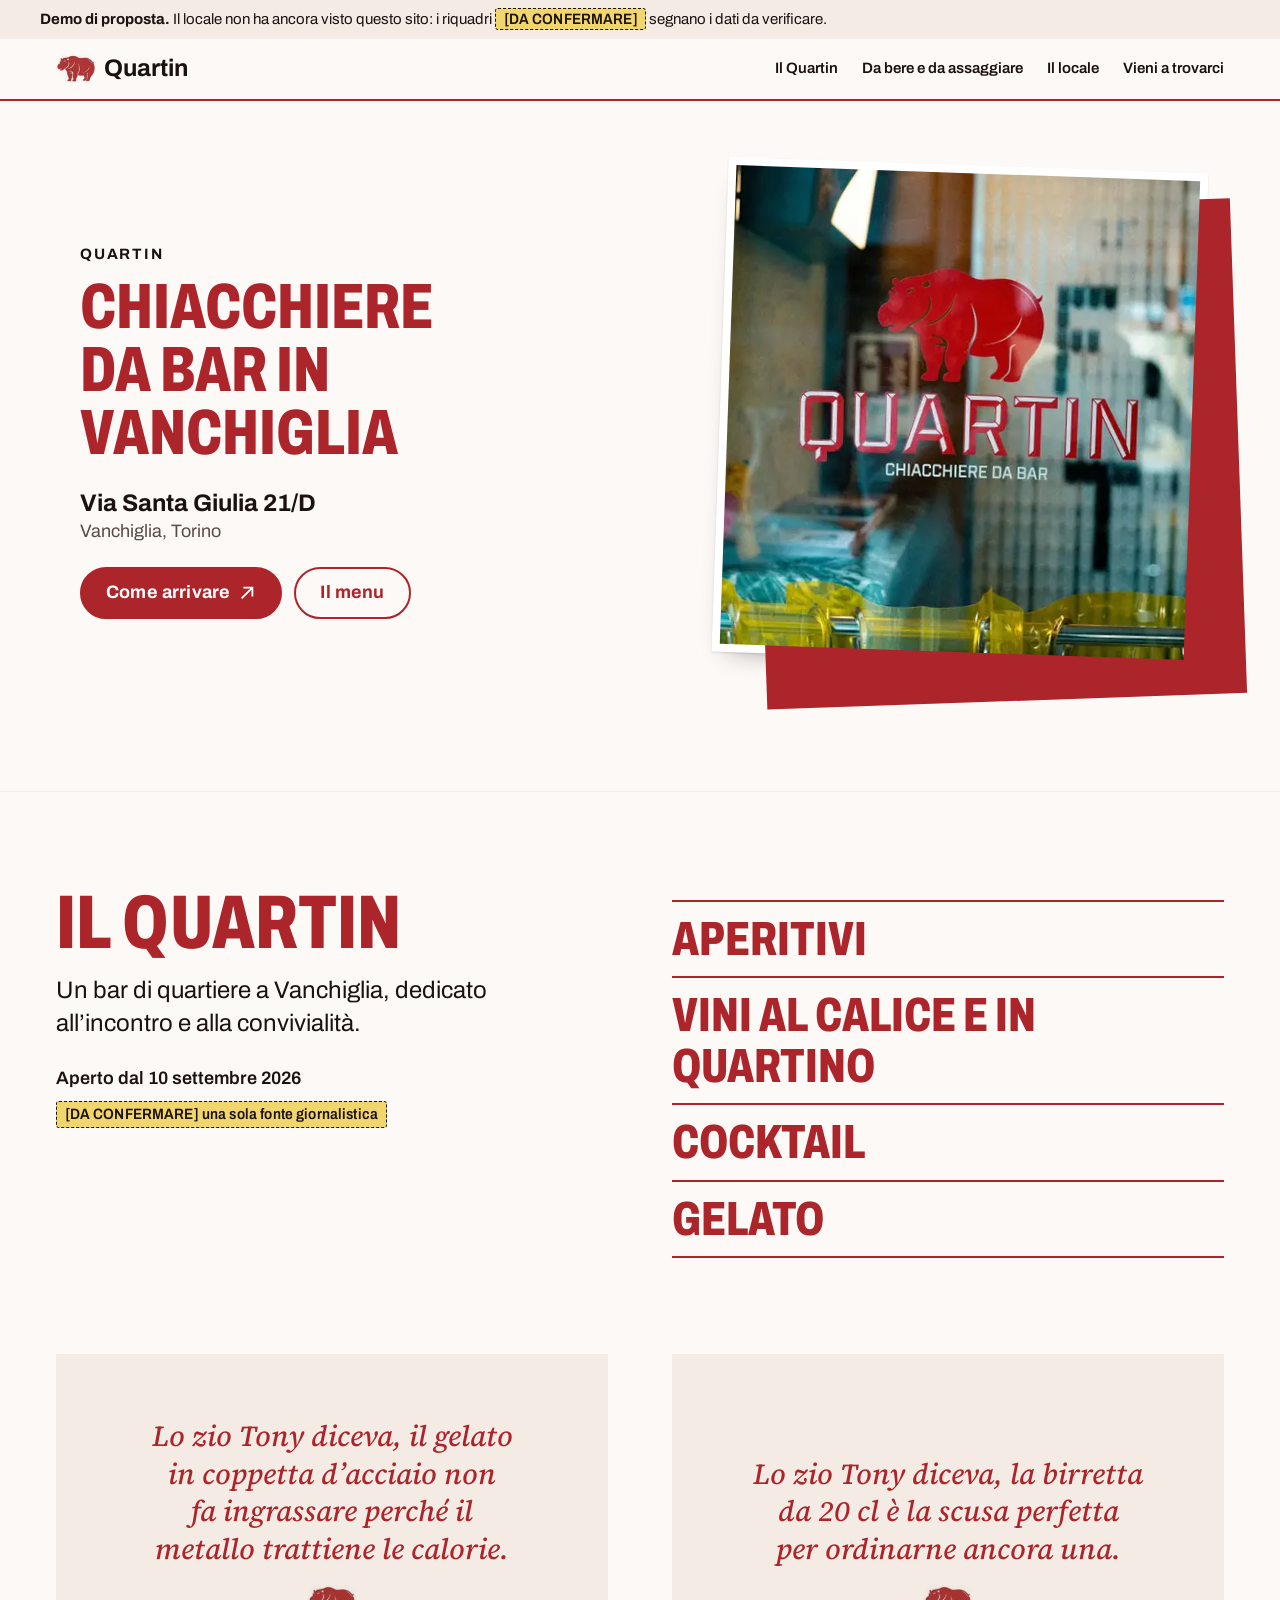
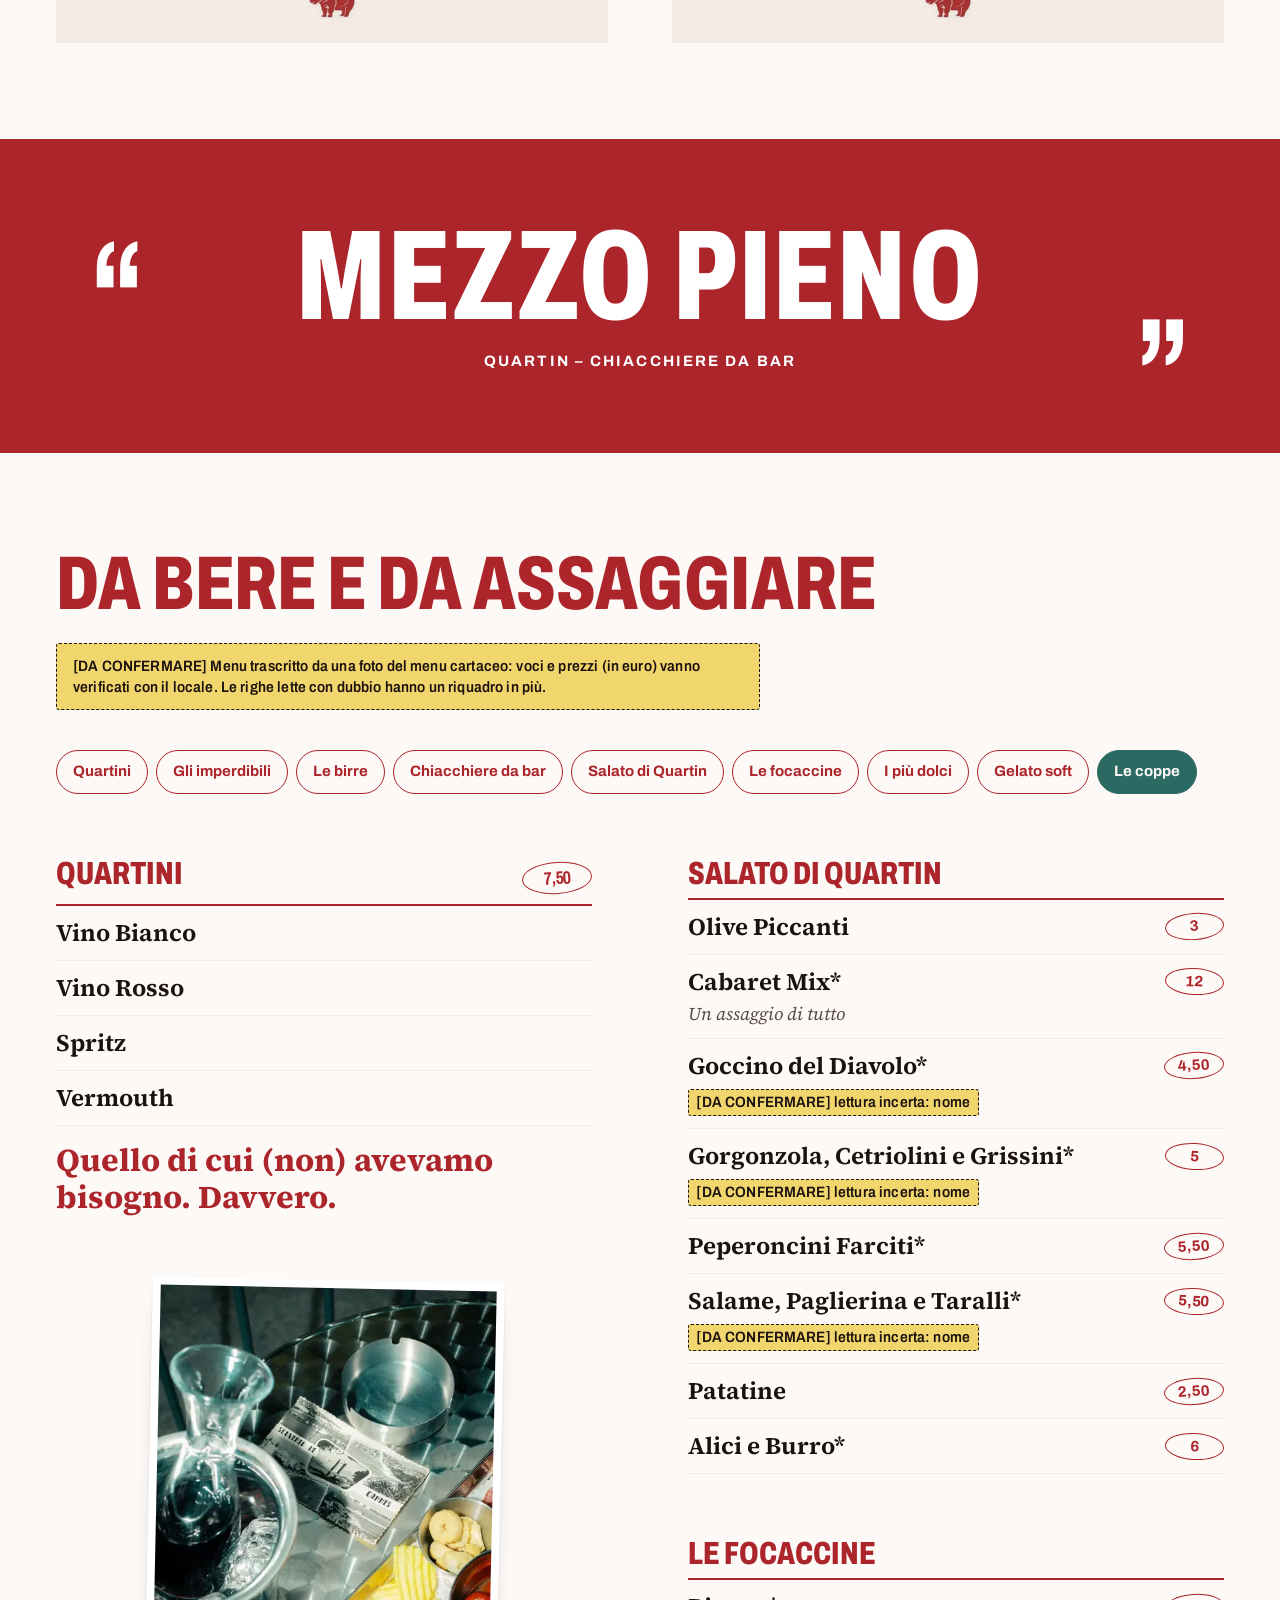
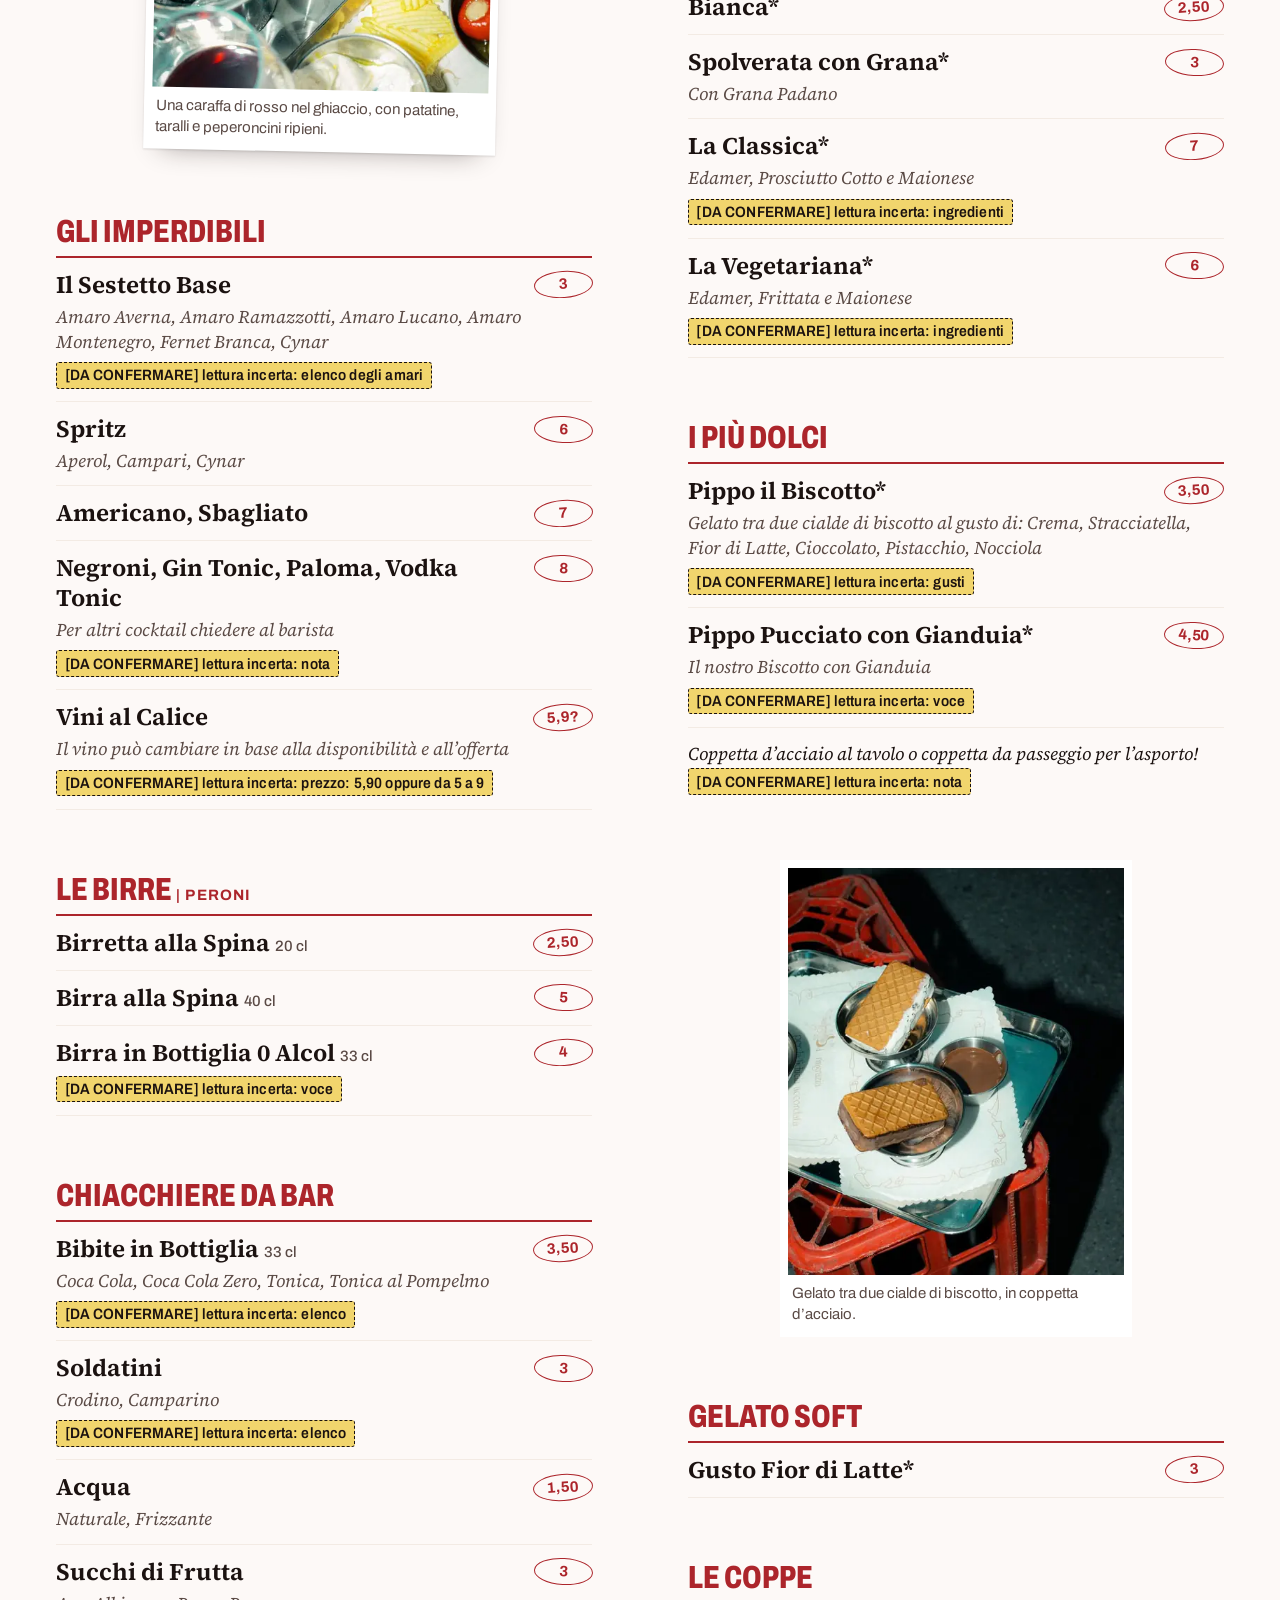
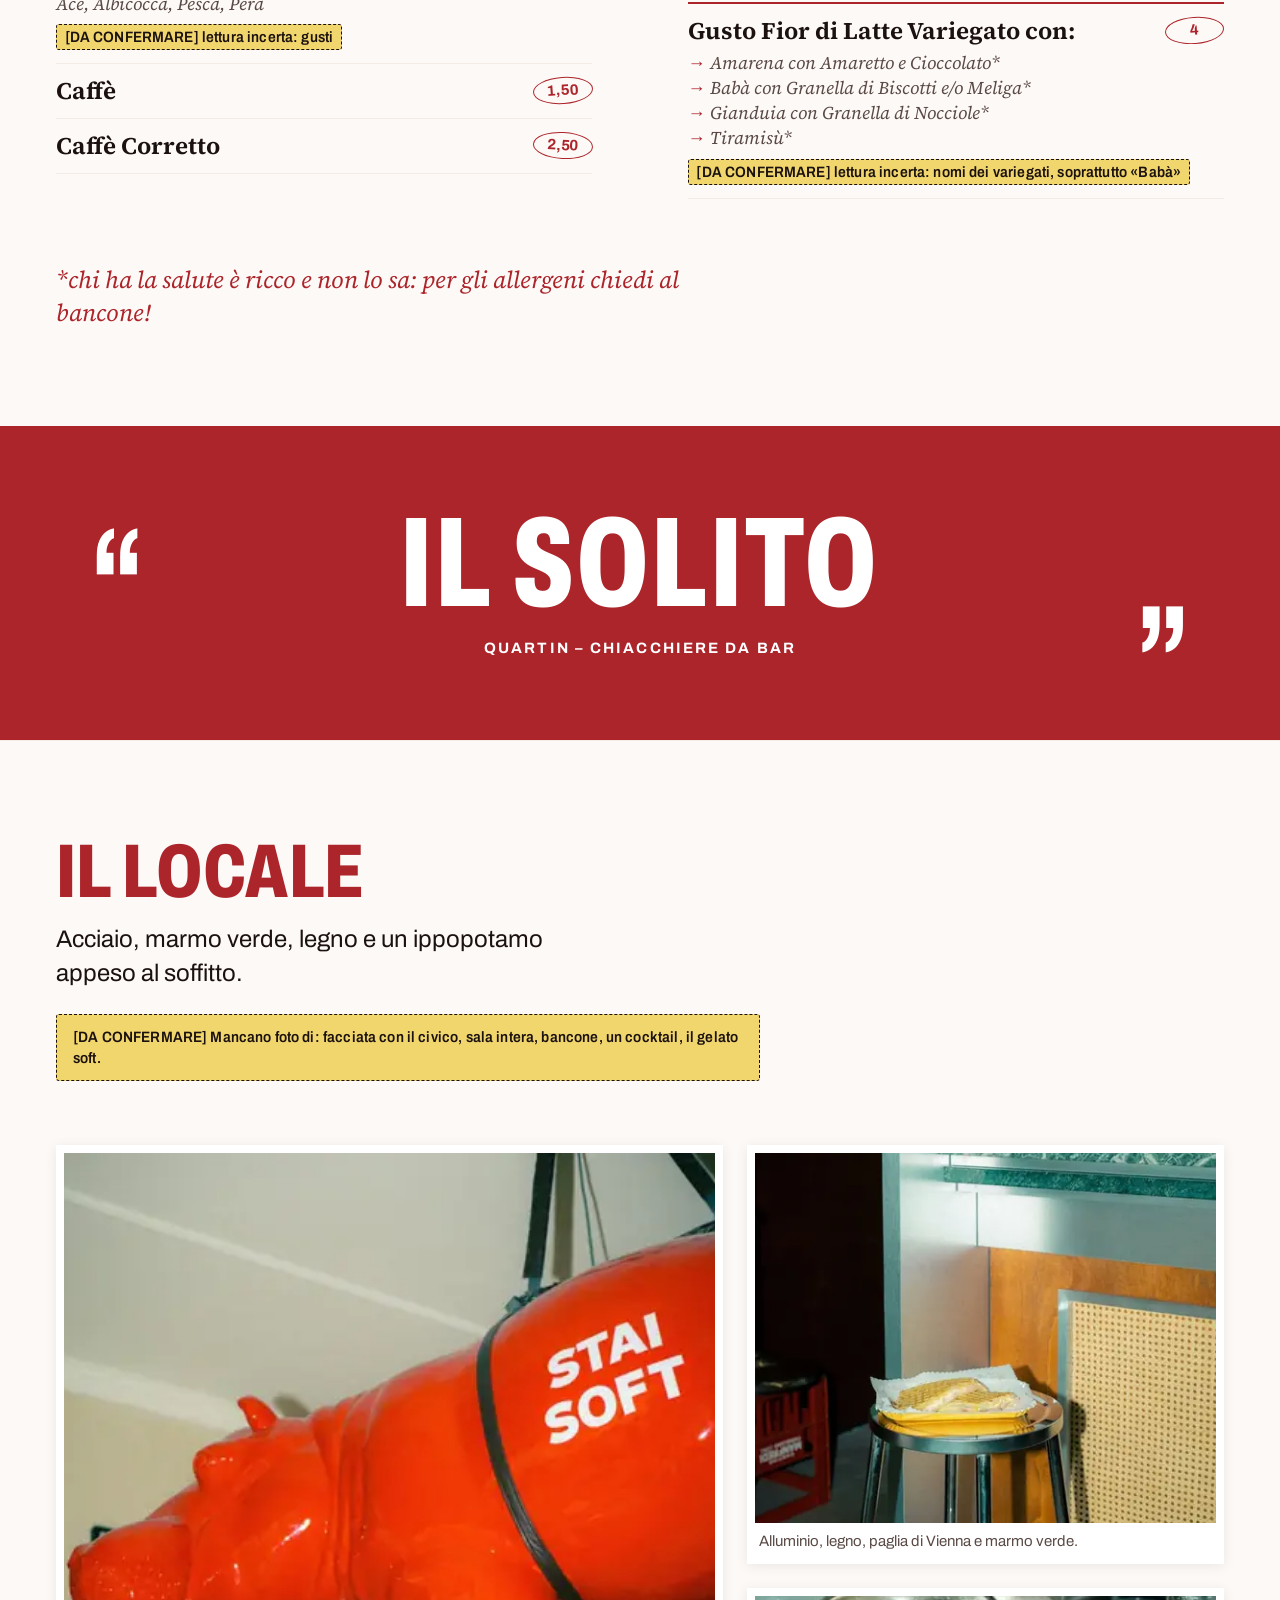
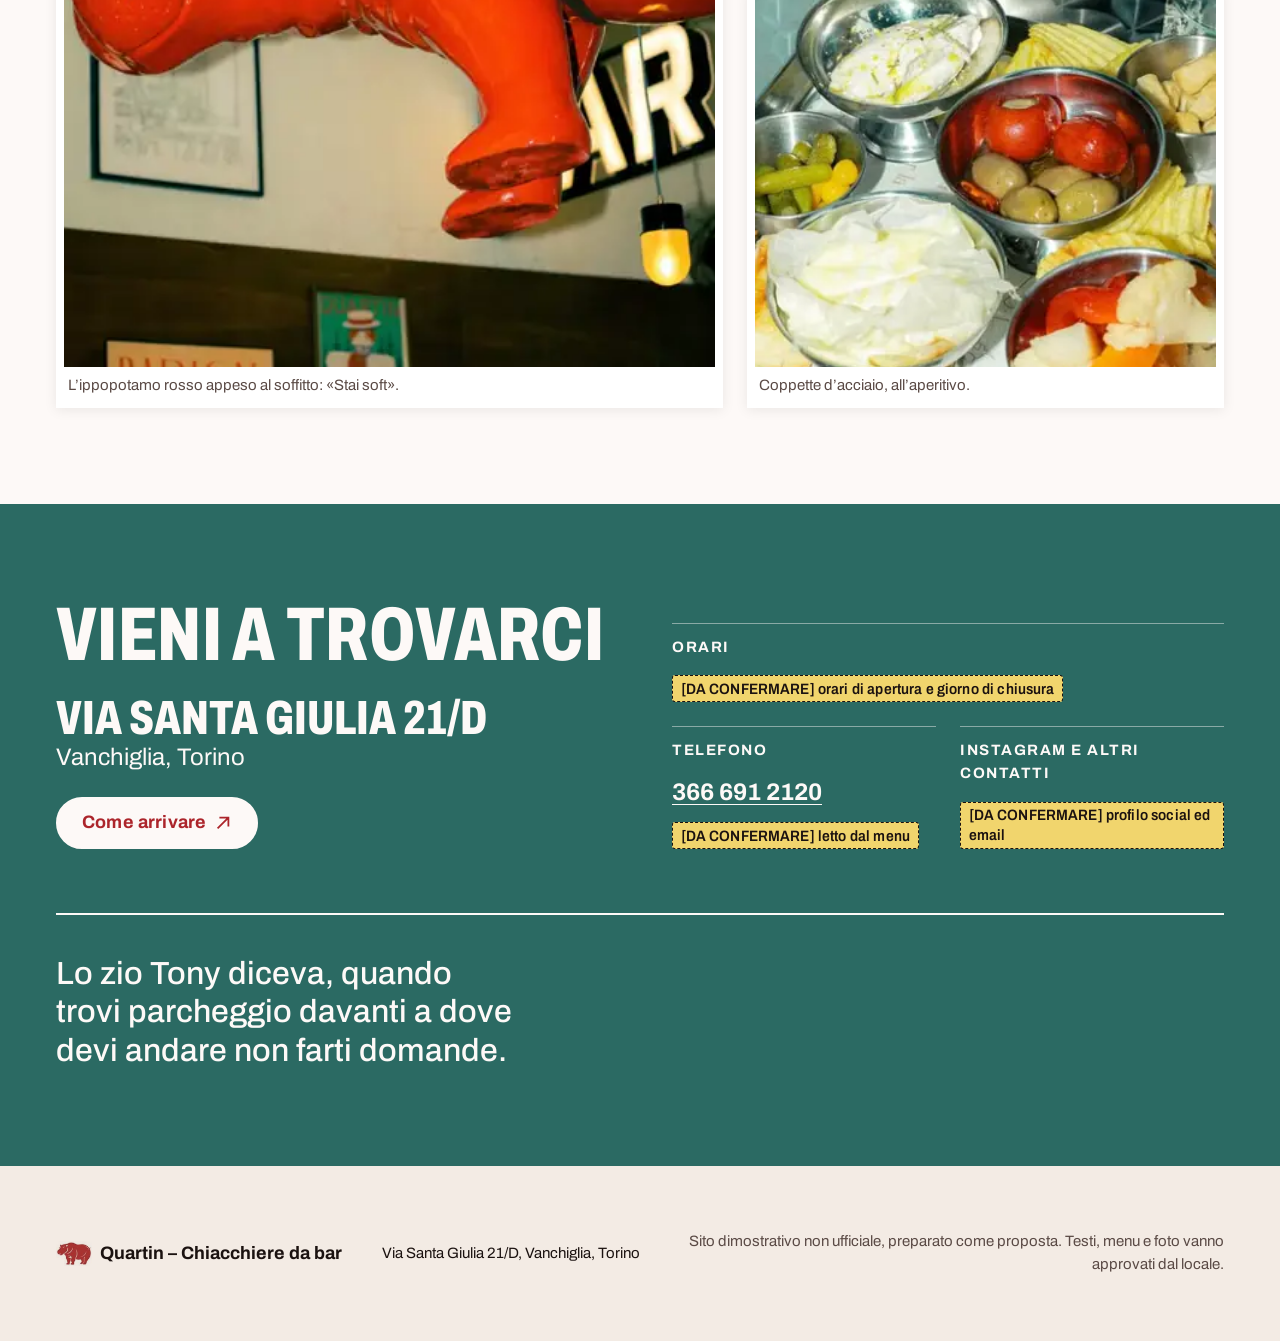
==== commit f2c29d1b: "Galleria: ippopotamo su due righe, tre figure identiche e dritte, didascalie a 15 px Co-Authored-By:" ====
--- a/index.html
+++ b/index.html
@@ -190,17 +190,17 @@
         <p class="attacco">Acciaio, marmo verde, legno e un ippopotamo appeso al soffitto.</p>
         <p class="dc dc-blocco locale-manca">[DA CONFERMARE] Mancano foto di: facciata con il civico, sala intera, bancone, un cocktail, il gelato soft.</p>
         <div class="galleria">
-          <figure class="stampa stampa-inclinata galleria-a">
+          <figure class="stampa galleria-a">
             <img src="img/ippopotamo-stai-soft.webp" width="645" height="737" loading="lazy"
                  srcset="img/ippopotamo-stai-soft-480.webp 480w, img/ippopotamo-stai-soft.webp 645w"
-                 sizes="(min-width: 64em) 22rem, (min-width: 48em) 30vw, calc(100vw - 2.5rem)"
+                 sizes="(min-width: 78rem) 39rem, (min-width: 48em) 54vw, calc(100vw - 3.5rem)"
                  alt="Un grande ippopotamo rosso lucido appeso al soffitto con cinghie nere, con scritto sul fianco «STAI SOFT»; dietro, una parete crema, un’insegna luminosa e una lampadina accesa.">
             <figcaption>L’ippopotamo rosso appeso al soffitto: «Stai soft».</figcaption>
           </figure>
           <figure class="stampa galleria-b">
             <img src="img/arredo-sgabello.webp" width="685" height="624" loading="lazy"
                  srcset="img/arredo-sgabello-480.webp 480w, img/arredo-sgabello.webp 685w"
-                 sizes="(min-width: 64em) 28rem, (min-width: 48em) 38vw, calc(100vw - 2.5rem)"
+                 sizes="(min-width: 78rem) 28rem, (min-width: 48em) 37vw, calc(100vw - 3.5rem)"
                  alt="Un panino tostato su uno sgabello cromato, davanti a pannelli di alluminio, legno chiaro con paglia di Vienna e una fascia di marmo verde con mensole.">
             <figcaption>Alluminio, legno, paglia di Vienna e marmo verde.</figcaption>
           </figure>
@@ -208,9 +208,9 @@
             <!-- Ritaglio di 4.png senza la persona: esiste solo a 383 px, una sola misura. -->
             <img src="img/cabaret-tavolino.webp" width="383" height="560" loading="lazy"
                  srcset="img/cabaret-tavolino.webp 383w"
-                 sizes="(min-width: 64em) 17rem, (min-width: 48em) 24vw, calc(100vw - 2.5rem)"
+                 sizes="(min-width: 78rem) 28rem, (min-width: 48em) 37vw, calc(100vw - 3.5rem)"
                  alt="Coppette d’acciaio sul tavolino: burrata con olio, pomodorini e olive, cetriolini, verdure, patatine e focaccia.">
-            <figcaption>Coppette d’acciaio sul tavolino, all’aperitivo.</figcaption>
+            <figcaption>Coppette d’acciaio, all’aperitivo.</figcaption>
           </figure>
         </div>
       </div>
--- a/css/style.css
+++ b/css/style.css
@@ -56,6 +56,7 @@
   /* passi intermedi chiesti per due elementi precisi */
   --fs-detto: clamp(1.375rem, 1.183rem + 0.787vw, 1.8125rem); /* 22 → 29 px, frasi dello zio Tony */
   --fs-hero: clamp(2.5rem, 1.843rem + 2.697vw, 4rem);          /* 40 → 64 px, titolo d'apertura */
+  --fs-didascalia: 0.9375rem;                                    /* 15 px fissi, didascalie della galleria */
 
   /* Scala delle spaziature */
   --sp-3xs: 0.25rem;
@@ -624,14 +625,34 @@
 /* ---------- Il locale ---------- */
 .locale { border-top: 1px solid var(--carta-scura); }
 .locale-manca { margin-top: var(--sp-m); }
+/* Sotto i 768 px: una colonna, tutte le foto in 4:5 */
 .galleria {
   display: grid;
-  gap: var(--sp-xl);
+  gap: var(--sp-m); /* 24 px */
   margin-top: var(--sp-xl);
 }
-.galleria-a { --giro: -1deg; }
-.galleria-b { margin-left: var(--sp-l); }
-.galleria-c { max-width: 17rem; }
+/* tre figure identiche: stessa cornice, stessa ombra leggera, tutte dritte */
+.galleria .stampa {
+  display: flex;
+  flex-direction: column;
+  box-shadow: 0 2px 12px rgb(0 0 0 / 0.08);
+  transform: none;
+}
+/* in colonna la foto prende lo spazio che resta sopra la didascalia, anche quando la
+   griglia allunga la figura per pareggiare le righe */
+.galleria img {
+  flex: 1 1 auto;
+  width: 100%;
+  height: 100%;
+  min-height: 0;
+  aspect-ratio: 4 / 5;
+  object-fit: cover;
+}
+/* il muso è a sinistra e «STAI SOFT» a destra: 42% tiene dentro tutti e due anche a 768 px */
+.galleria-a img { object-position: 42% center; }
+.galleria-b img { object-position: center 60%; }
+.galleria-c img { object-position: center; }
+.galleria figcaption { font-size: var(--fs-didascalia); }
 
 /* ---------- Vieni a trovarci ---------- */
 .vieni {
@@ -742,14 +763,15 @@
   .menu-indice ul { flex-wrap: wrap; padding: 0; overflow: visible; }
   .menu-gruppo { scroll-margin-top: 0; }
 
-  /* tre foto in fila: colonne proporzionali alla forma di ogni foto, così hanno la stessa altezza */
+  /* ippopotamo grande a sinistra su due righe, le altre due a destra una per riga */
   .galleria {
-    grid-template-columns: 35fr 44fr 27fr;
-    align-items: start;
-    gap: var(--sp-l);
-  }
-  .galleria-b { margin-left: 0; }
-  .galleria-c { max-width: none; }
+    grid-template-columns: 7fr 5fr;
+    grid-template-rows: 1fr 1fr;
+    align-items: stretch;
+  }
+  .galleria-a { grid-row: 1 / span 2; }
+  .galleria-b, .galleria-c { grid-column: 2; }
+  .galleria-b img, .galleria-c img { aspect-ratio: 4 / 3; }
 
   .contatti { grid-template-columns: 1fr 1fr; }
   .contatti-voce:first-child { grid-column: 1 / -1; }
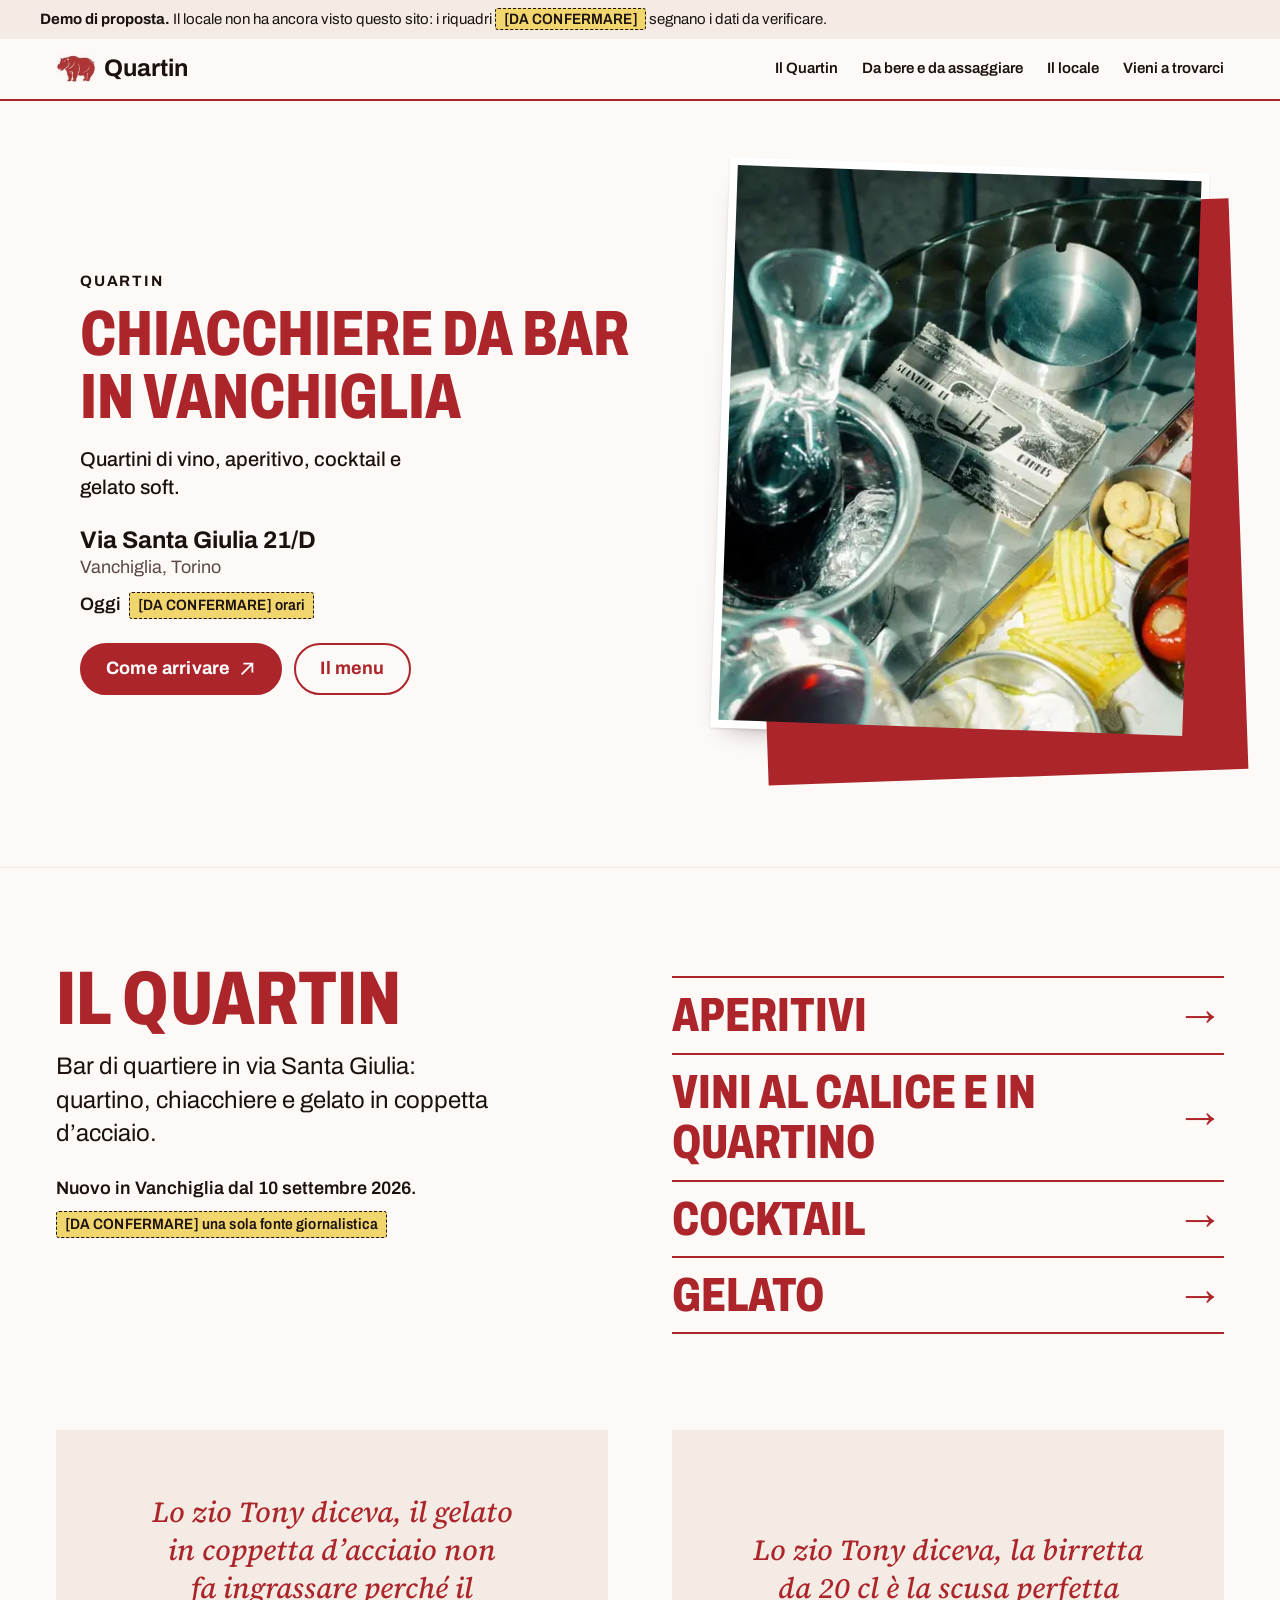
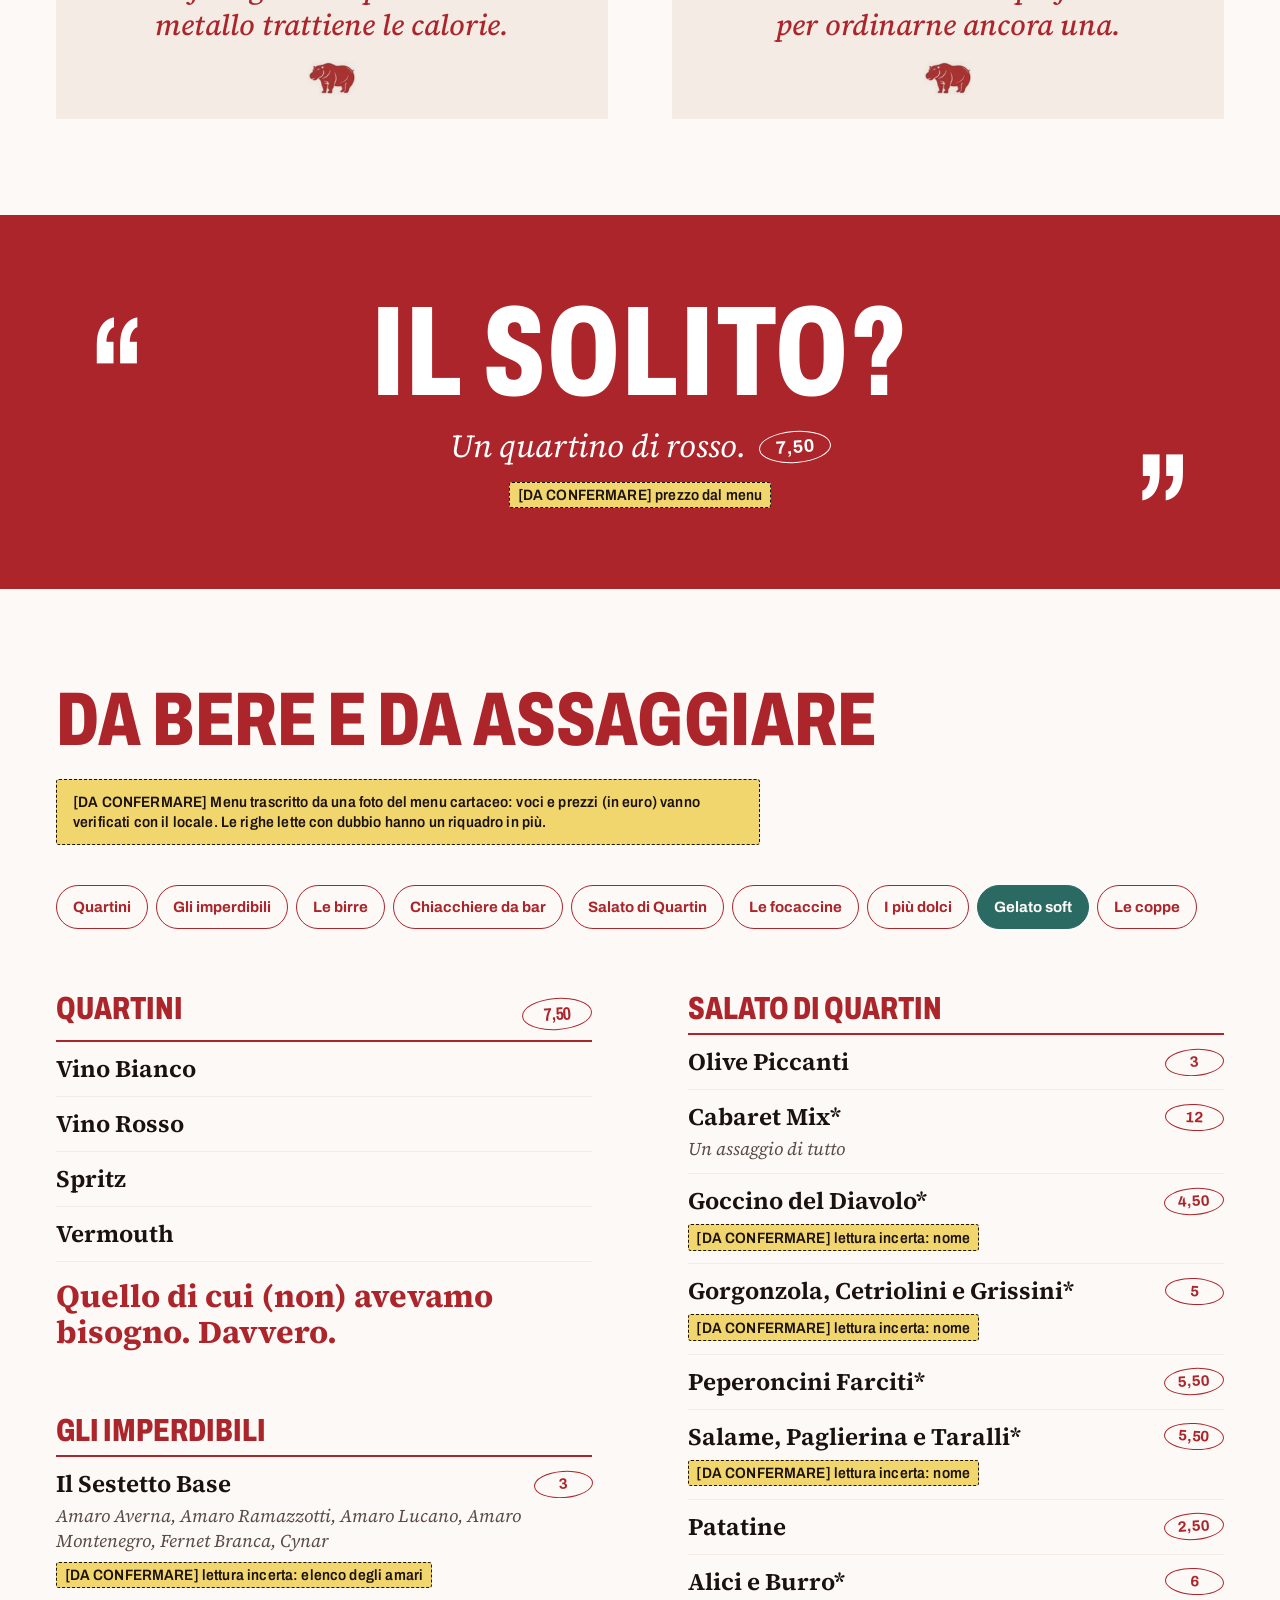
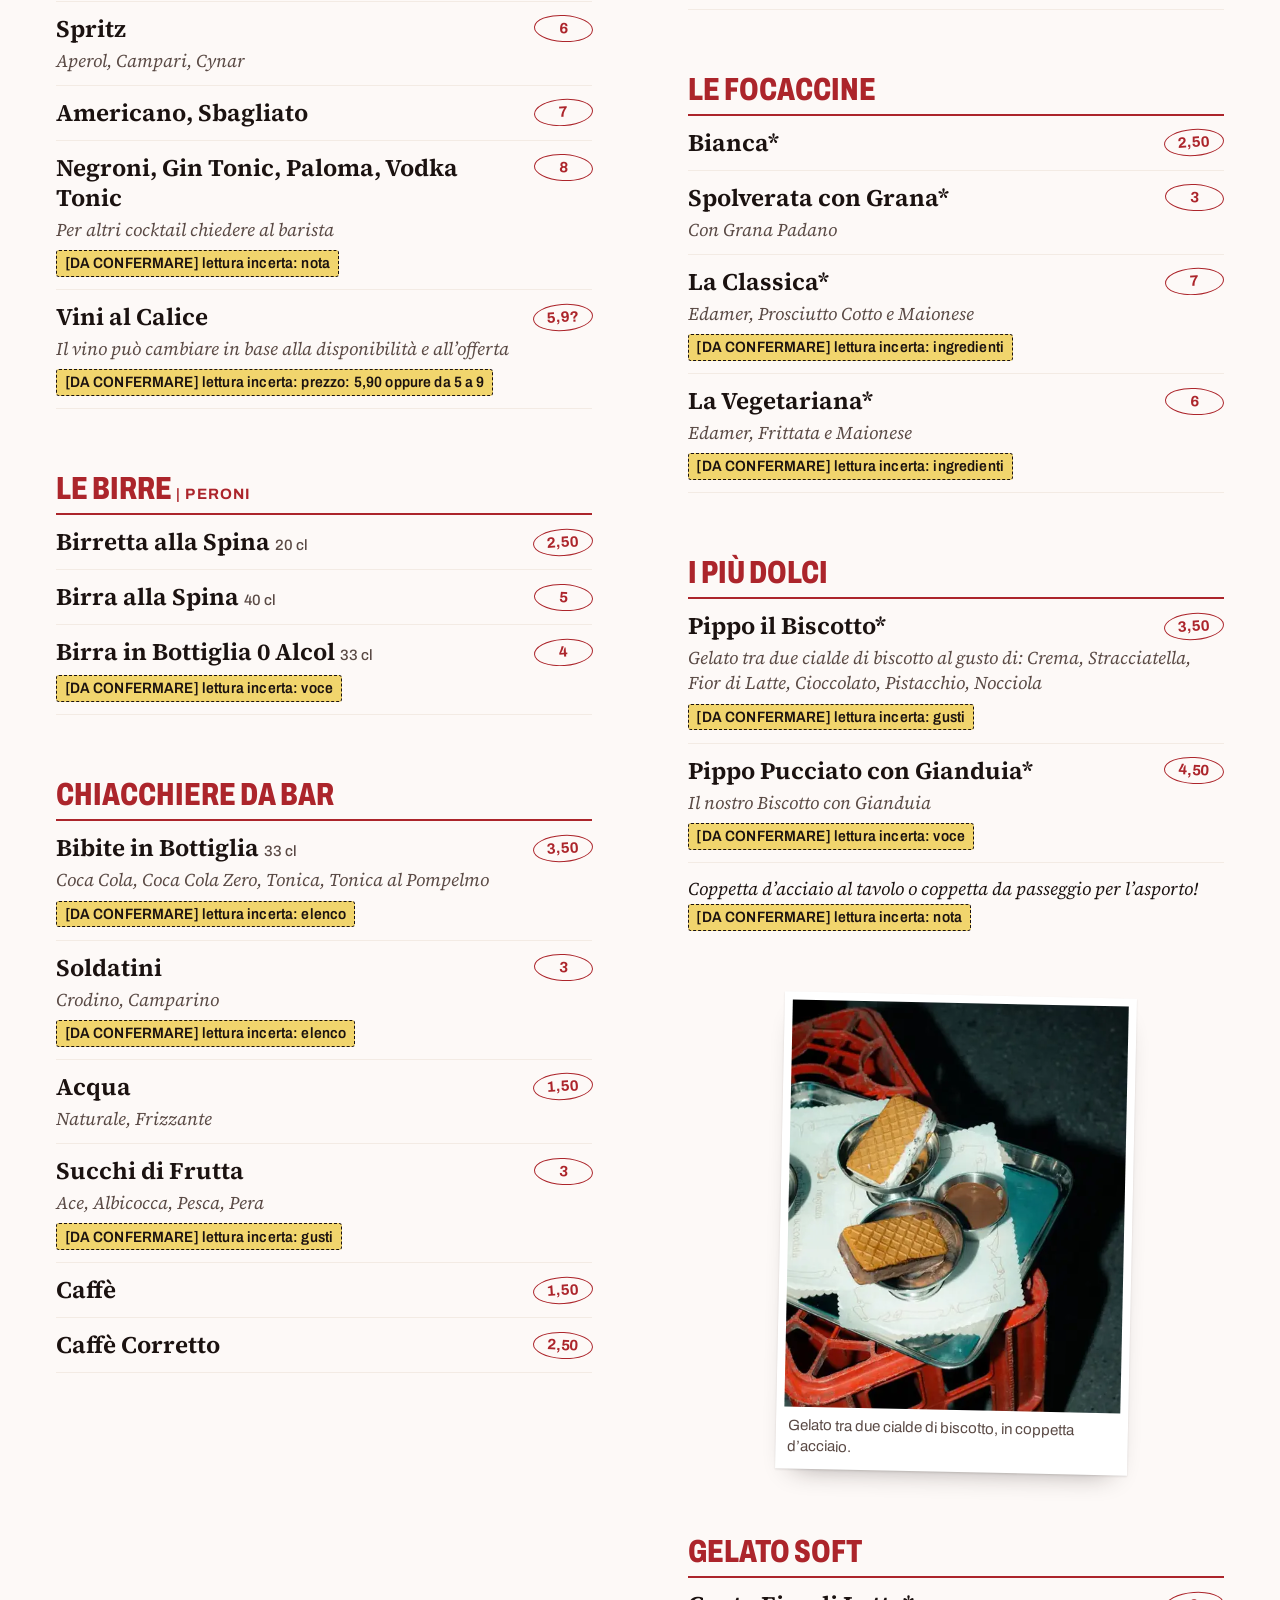
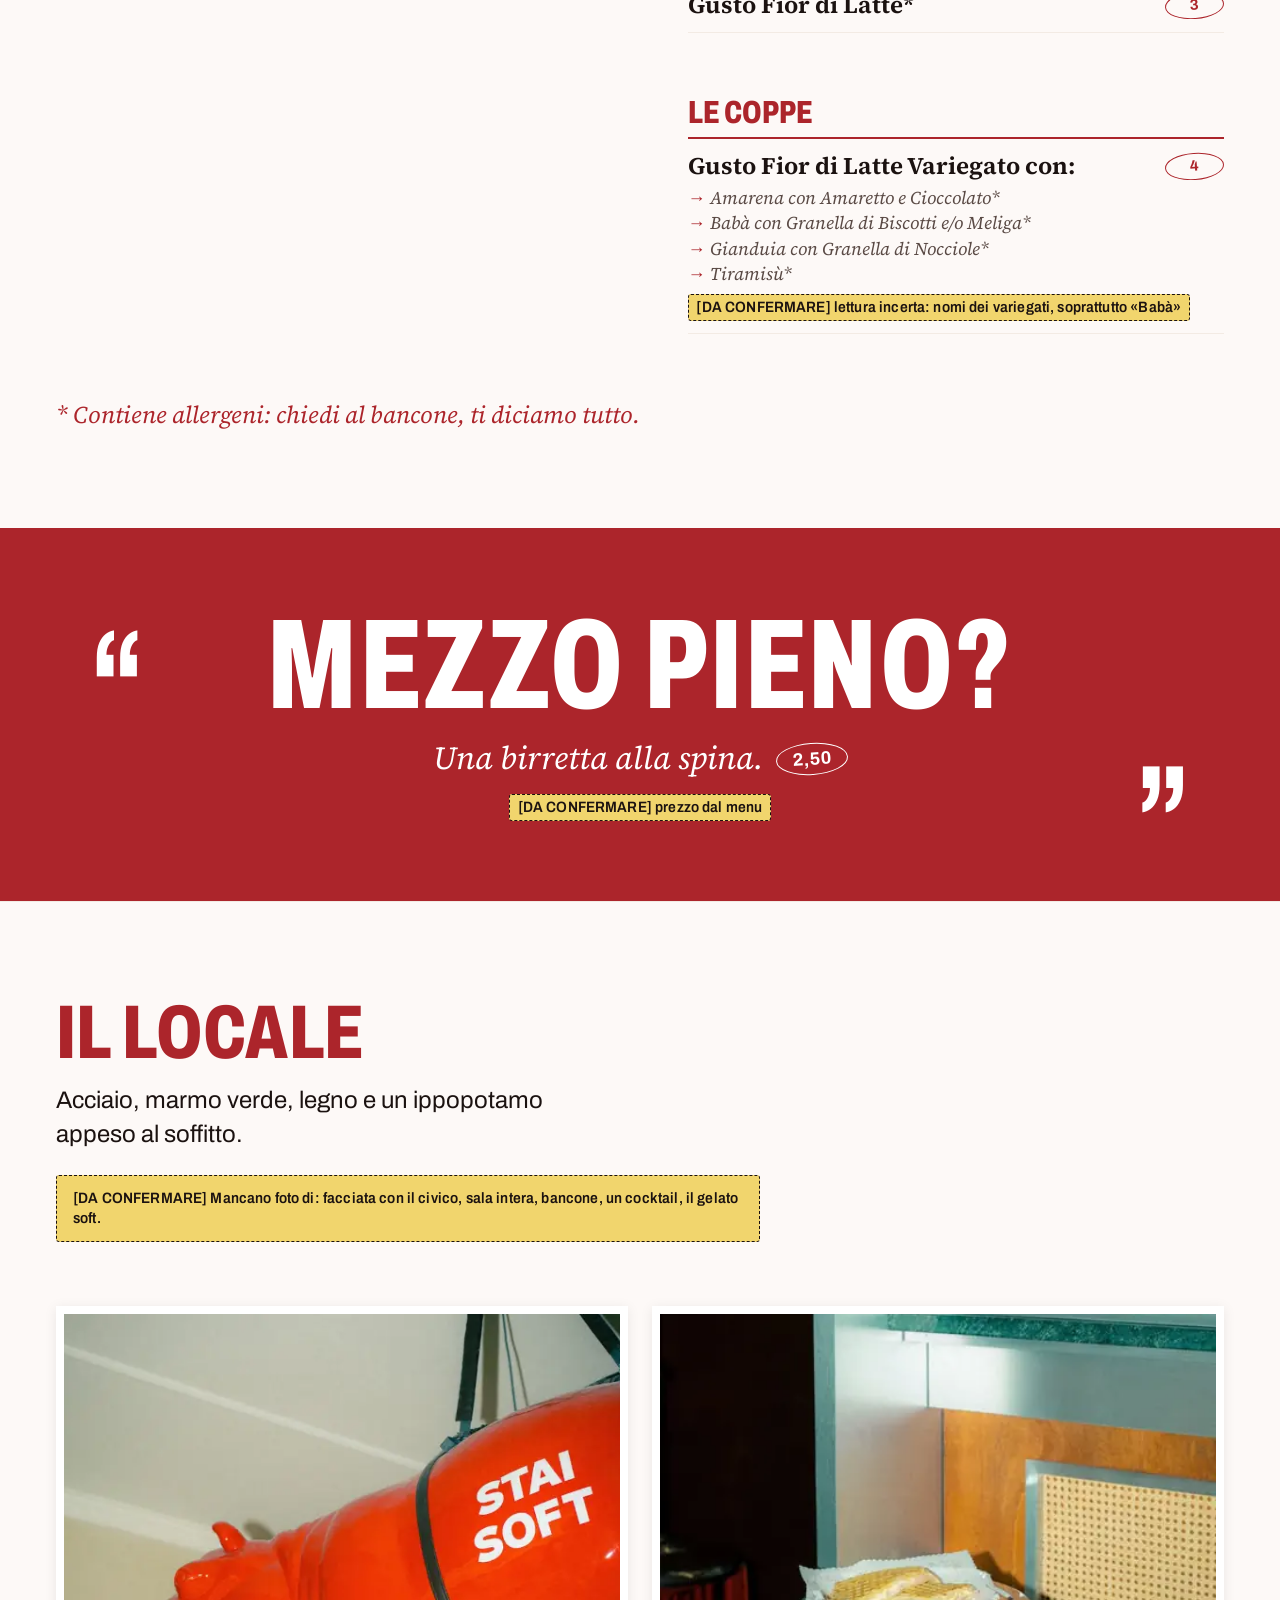
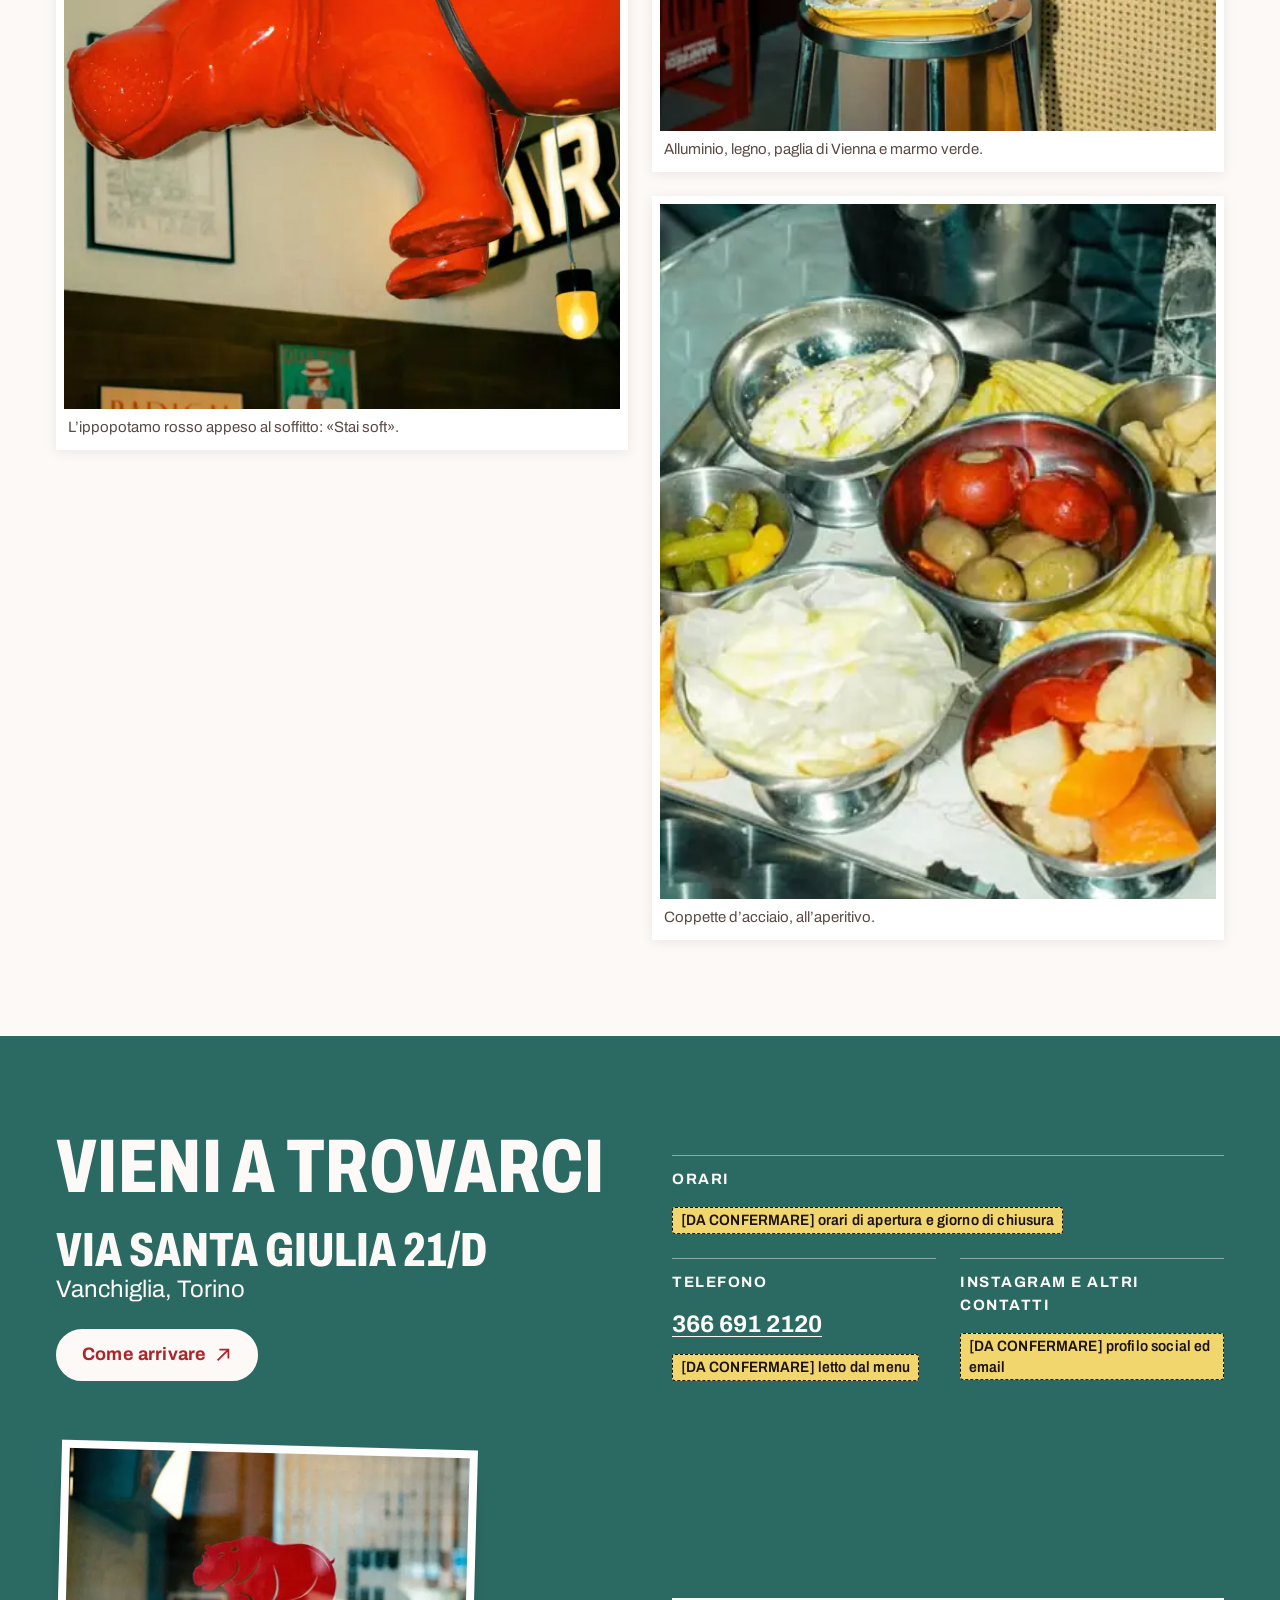
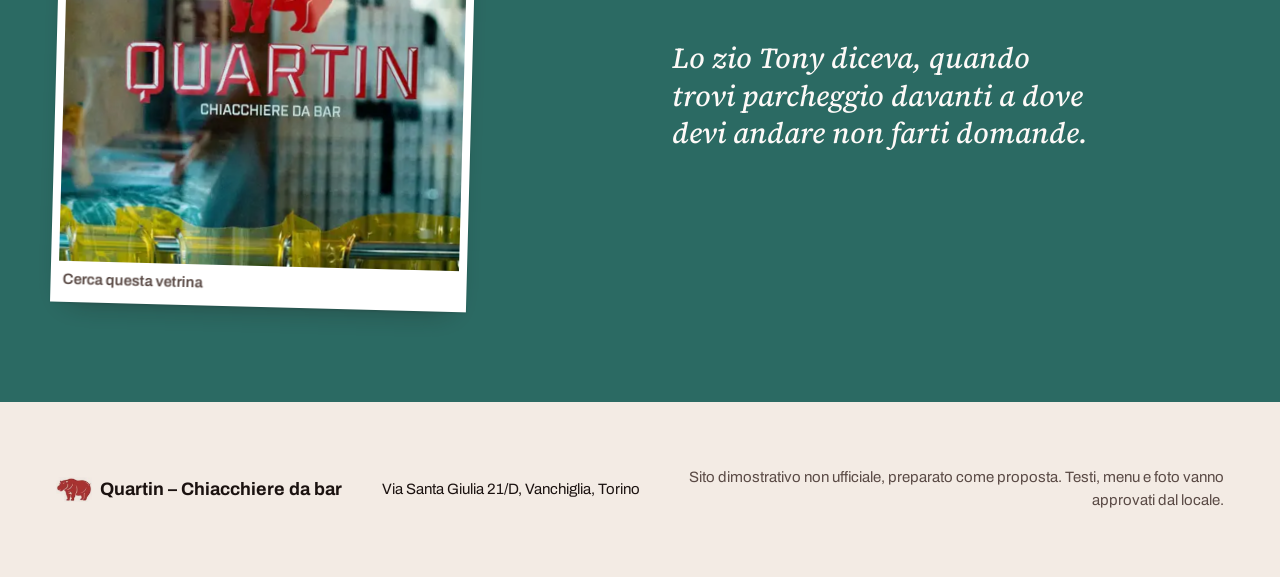
==== commit e89f9c98: "Terza revisione: apertura col quartino, fasce con ordinazioni, lista come link, vetrina nei contatti" ====
--- a/index.html
+++ b/index.html
@@ -71,19 +71,24 @@
     <section class="benvenuto" id="benvenuto" aria-labelledby="titolo-benvenuto">
       <div class="contenitore benvenuto-griglia">
         <figure class="benvenuto-foto stampa stampa-inclinata">
-          <img src="img/vetrina-logo.webp" width="686" height="708" fetchpriority="high"
-               srcset="img/vetrina-logo-480.webp 480w, img/vetrina-logo.webp 686w"
-               sizes="(min-width: 64em) 30rem, calc(100vw - 1.5rem)"
-               alt="La vetrofania del Quartin sul vetro del locale: un ippopotamo rosso, la scritta QUARTIN e sotto «Chiacchiere da bar».">
+          <img src="img/quartino-aperitivo.webp" width="694" height="830" fetchpriority="high"
+               srcset="img/quartino-aperitivo-480.webp 480w, img/quartino-aperitivo.webp 694w"
+               sizes="(min-width: 64em) 30rem, (min-width: 37.5em) 46vw, calc(100vw - 1.5rem)"
+               alt="Su un tavolino d’acciaio: una caraffa di vino rosso nel ghiaccio, un bicchiere di rosso, un posacenere, una cartolina d’epoca e ciotoline con patatine, taralli e peperoncini ripieni.">
         </figure>
         <div class="benvenuto-testo">
           <h1 class="benvenuto-titolo" id="titolo-benvenuto">
             <span class="benvenuto-nome">Quartin</span>
-            Chiacchiere da bar in Vanchiglia
+            Chiacchiere da bar<br>in Vanchiglia
           </h1>
+          <p class="benvenuto-sotto">Quartini di vino, aperitivo, cocktail e gelato soft.</p>
           <p class="benvenuto-dove">
             <span data-q="via">Via Santa Giulia 21/D</span>
             <span class="benvenuto-zona" data-q="zona">Vanchiglia, Torino</span>
+          </p>
+          <p class="benvenuto-oggi" data-q-oggi>
+            <span class="benvenuto-oggi-etichetta">Oggi</span>
+            <span class="dc">[DA CONFERMARE] orari</span>
           </p>
           <div class="azioni">
             <a class="bottone bottone-pieno" data-q-mappa href="https://www.google.com/maps/search/?api=1&amp;query=Quartin%2C%20Via%20Santa%20Giulia%2021%2FD%2C%20Torino" target="_blank" rel="noopener">
@@ -102,17 +107,17 @@
       <div class="contenitore quartin-griglia">
         <div class="quartin-intro">
           <h2 class="titolo-sezione" id="titolo-quartin">Il Quartin</h2>
-          <p class="attacco">Un bar di quartiere a Vanchiglia, dedicato all’incontro e alla convivialità.</p>
+          <p class="attacco">Bar di quartiere in via Santa Giulia: quartino, chiacchiere e gelato in coppetta d’acciaio.</p>
           <p class="quartin-apertura" data-q-apertura>
-            <span data-q="aperturaTesto">Aperto dal 10 settembre 2026</span>
+            <span>Nuovo in Vanchiglia dal 10 settembre 2026.</span>
             <span class="dc">[DA CONFERMARE] una sola fonte giornalistica</span>
           </p>
         </div>
-        <ul class="offerta" aria-label="Cosa si trova al Quartin">
-          <li>Aperitivi</li>
-          <li>Vini al calice e in quartino</li>
-          <li>Cocktail</li>
-          <li>Gelato</li>
+        <ul class="offerta" aria-label="Cosa si trova al Quartin: vai alla parte del menu">
+          <li><a href="#menu-salato">Aperitivi <span class="offerta-freccia" aria-hidden="true">→</span></a></li>
+          <li><a href="#menu-quartini">Vini al calice e in quartino <span class="offerta-freccia" aria-hidden="true">→</span></a></li>
+          <li><a href="#menu-imperdibili">Cocktail <span class="offerta-freccia" aria-hidden="true">→</span></a></li>
+          <li><a href="#menu-soft">Gelato <span class="offerta-freccia" aria-hidden="true">→</span></a></li>
         </ul>
       </div>
 
@@ -128,10 +133,15 @@
       </div>
     </section>
 
-    <aside class="cartolina" aria-label="Slogan del Quartin">
+    <!-- Prezzi delle fasce: li riprende il JS dal menu in js/main.js (data-q-prezzo) -->
+    <aside class="cartolina" aria-label="Un’ordinazione dal menu">
       <div class="cartolina-dentro">
-        <p class="cartolina-testo">Mezzo pieno</p>
-        <p class="cartolina-firma">Quartin – Chiacchiere da bar</p>
+        <p class="cartolina-testo">
+          <span class="cartolina-domanda">Il solito?</span>
+          <span class="cartolina-ordine">Un quartino di rosso.
+            <span class="prezzo prezzo-chiaro" data-q-prezzo="quartini"><span class="vh">euro </span>7,50</span></span>
+        </p>
+        <p class="cartolina-nota"><span class="dc">[DA CONFERMARE] prezzo dal menu</span></p>
       </div>
     </aside>
 
@@ -152,21 +162,12 @@
             <p class="menu-senza-js">Il menu si vede con JavaScript attivo. Per ora chiedi al bancone.</p>
           </noscript>
         </div>
-        <p class="menu-nota" data-q="notaMenu">*chi ha la salute è ricco e non lo sa: per gli allergeni chiedi al bancone!</p>
-      </div>
-
-      <!-- Foto inserite dal JS accanto alle voci giuste (vedi QUARTIN.fotoMenu in js/main.js) -->
-      <template id="foto-menu-quartini">
+        <p class="menu-nota" data-q="notaMenu">* Contiene allergeni: chiedi al bancone, ti diciamo tutto.</p>
+      </div>
+
+      <!-- Foto inserita dal JS accanto al gruppo giusto (campo `foto` in QUARTIN.menu, js/main.js) -->
+      <template id="foto-menu-dolci">
         <figure class="stampa stampa-inclinata foto-menu">
-          <img src="img/quartino-aperitivo.webp" width="694" height="830" loading="lazy"
-               srcset="img/quartino-aperitivo-480.webp 480w, img/quartino-aperitivo.webp 694w"
-               sizes="(max-width: 24rem) calc(100vw - 2.5rem), 22rem"
-               alt="Su un tavolino d’acciaio: una caraffa di vino rosso nel ghiaccio, un bicchiere di rosso, un posacenere, una cartolina d’epoca e ciotoline con patatine, taralli e peperoncini ripieni.">
-          <figcaption>Una caraffa di rosso nel ghiaccio, con patatine, taralli e peperoncini ripieni.</figcaption>
-        </figure>
-      </template>
-      <template id="foto-menu-dolci">
-        <figure class="stampa foto-menu">
           <img src="img/gelato-biscotto.webp" width="678" height="822" loading="lazy"
                srcset="img/gelato-biscotto-480.webp 480w, img/gelato-biscotto.webp 678w"
                sizes="(max-width: 24rem) calc(100vw - 2.5rem), 22rem"
@@ -176,10 +177,14 @@
       </template>
     </section>
 
-    <aside class="cartolina cartolina-b" aria-label="Slogan del Quartin">
+    <aside class="cartolina cartolina-b" aria-label="Un’ordinazione dal menu">
       <div class="cartolina-dentro">
-        <p class="cartolina-testo">Il solito</p>
-        <p class="cartolina-firma">Quartin – Chiacchiere da bar</p>
+        <p class="cartolina-testo">
+          <span class="cartolina-domanda">Mezzo pieno?</span>
+          <span class="cartolina-ordine">Una birretta alla spina.
+            <span class="prezzo prezzo-chiaro" data-q-prezzo="birre/Birretta alla Spina"><span class="vh">euro </span>2,50</span></span>
+        </p>
+        <p class="cartolina-nota"><span class="dc">[DA CONFERMARE] prezzo dal menu</span></p>
       </div>
     </aside>
 
@@ -232,6 +237,14 @@
           </a>
         </div>
 
+        <figure class="stampa stampa-inclinata vieni-vetrina">
+          <img src="img/vetrina-logo.webp" width="686" height="708" loading="lazy"
+               srcset="img/vetrina-logo-480.webp 480w, img/vetrina-logo.webp 686w"
+               sizes="(min-width: 64em) 26rem, calc(100vw - 2.5rem)"
+               alt="La vetrina del Quartin vista da fuori: sul vetro un ippopotamo rosso, la scritta QUARTIN e sotto «Chiacchiere da bar».">
+          <figcaption>Cerca questa vetrina</figcaption>
+        </figure>
+
         <dl class="contatti">
           <div class="contatti-voce">
             <dt>Orari</dt>
--- a/css/style.css
+++ b/css/style.css
@@ -57,6 +57,7 @@
   --fs-detto: clamp(1.375rem, 1.183rem + 0.787vw, 1.8125rem); /* 22 → 29 px, frasi dello zio Tony */
   --fs-hero: clamp(2.5rem, 1.843rem + 2.697vw, 4rem);          /* 40 → 64 px, titolo d'apertura */
   --fs-didascalia: 0.9375rem;                                    /* 15 px fissi, didascalie della galleria */
+  --fs-sotto: clamp(1.125rem, 1.07rem + 0.225vw, 1.25rem);       /* 18 → 20 px, riga sotto il titolo d'apertura */
 
   /* Scala delle spaziature */
   --sp-3xs: 0.25rem;
@@ -319,20 +320,20 @@
 .benvenuto { padding-block: var(--sp-m) var(--sp-2xl); overflow-x: clip; }
 .benvenuto-griglia {
   display: grid;
-  gap: var(--sp-l);
+  gap: var(--sp-m);
 }
 .benvenuto-foto {
   --giro: -1.5deg;
   margin-inline: calc(var(--sp-2xs) * -1);
 }
+/* Sotto i 600 px la foto è bassa (16:10, circa 220 px) perché «Come arrivare» resti sopra la piega */
 .benvenuto-foto img {
   width: 100%;
-  aspect-ratio: 5 / 4;
+  aspect-ratio: 16 / 10;
   object-fit: cover;
-  object-position: 50% 25%;
+  object-position: 50% 45%; /* caraffa, cartolina e patatine */
 }
 .benvenuto-titolo {
-  max-width: 11ch;
   color: var(--rosso);
   font-size: var(--fs-hero);
   font-weight: 800;
@@ -351,9 +352,16 @@
   letter-spacing: 0.12em;
   line-height: 1.3;
 }
+.benvenuto-sotto {
+  max-width: 30ch;
+  margin-top: var(--sp-s);
+  font-size: var(--fs-sotto);
+  font-weight: 500;
+  line-height: 1.4;
+}
 .benvenuto-dove {
   display: grid;
-  margin-block: var(--sp-m);
+  margin-top: var(--sp-m);
   font-size: var(--fs-1);
   font-weight: 700;
   line-height: 1.3;
@@ -362,6 +370,14 @@
   color: var(--inchiostro-tenue);
   font-size: var(--fs-0);
   font-weight: 400;
+}
+.benvenuto-oggi {
+  display: flex;
+  flex-wrap: wrap;
+  align-items: center;
+  gap: var(--sp-2xs);
+  margin-block: var(--sp-xs) var(--sp-m);
+  font-weight: 600;
 }
 
 /* ---------- Il Quartin ---------- */
@@ -382,7 +398,6 @@
   border-top: 2px solid var(--rosso);
 }
 .offerta li {
-  padding-block: var(--sp-xs);
   border-bottom: 2px solid var(--rosso);
   color: var(--rosso);
   font-size: var(--fs-2);
@@ -391,6 +406,24 @@
   line-height: 1.05;
   text-transform: uppercase;
 }
+/* ogni voce porta alla sua parte del menu */
+.offerta a {
+  display: flex;
+  align-items: center;
+  justify-content: space-between;
+  gap: var(--sp-s);
+  min-height: var(--tocco);
+  padding-block: var(--sp-xs);
+  text-decoration: none;
+}
+.offerta-freccia {
+  flex: none;
+  font-stretch: 100%;
+  font-weight: 500;
+  transition: transform 0.15s;
+}
+.offerta a:hover { color: var(--rosso-scuro); }
+.offerta a:hover .offerta-freccia { transform: translateX(0.25em); }
 
 /* Frasi dello zio Tony, impaginate come le cartoline bianche (ziotony*.png) */
 .detti {
@@ -423,7 +456,7 @@
   mix-blend-mode: multiply; /* il ritaglio ha il fondo bianco */
 }
 
-/* ---------- Fasce-cartolina con gli slogan (slogan*.png) ---------- */
+/* ---------- Fasce-cartolina: un'ordinazione dal menu, impaginata come slogan*.png ---------- */
 .cartolina {
   background: var(--rosso);
   color: var(--bianco);
@@ -446,14 +479,12 @@
 }
 .cartolina-dentro::before { content: "\201C" / ""; justify-self: start; }
 .cartolina-dentro::after { content: "\201D" / ""; justify-self: end; margin-top: var(--sp-xs); }
-.cartolina-firma {
-  margin-top: var(--sp-s);
-  font-size: var(--fs--1);
-  font-weight: 700;
-  letter-spacing: 0.14em;
-  text-transform: uppercase;
-}
 .cartolina-testo {
+  display: grid;
+  justify-items: center;
+  gap: var(--sp-s);
+}
+.cartolina-domanda {
   font-size: var(--fs-5);
   font-weight: 800;
   font-stretch: 66%;
@@ -461,6 +492,25 @@
   letter-spacing: 0.02em;
   text-transform: uppercase;
 }
+/* l'ordinazione nel corsivo del menu, con il prezzo nell'ovale come sul menu cartaceo */
+.cartolina-ordine {
+  display: inline-flex;
+  flex-wrap: wrap;
+  align-items: center;
+  justify-content: center;
+  gap: var(--sp-xs);
+  font-family: var(--font-menu);
+  font-size: var(--fs-2);
+  font-style: italic;
+  line-height: 1.2;
+}
+.cartolina .prezzo-chiaro { /* .prezzo è definito più sotto: serve la specificità in più */
+  border-color: var(--bianco);
+  color: var(--bianco);
+  font-size: var(--fs-0);
+  font-style: normal;
+}
+.cartolina-nota { margin-top: var(--sp-s); }
 
 /* ---------- Da bere e da assaggiare ---------- */
 .da-bere .dc-blocco { margin-top: var(--sp-m); }
@@ -701,6 +751,13 @@
 }
 .orari-tabella { display: grid; grid-template-columns: auto 1fr; gap: var(--sp-3xs) var(--sp-m); }
 
+.vieni-vetrina {
+  --giro: 1.5deg;
+  max-width: 26rem;
+}
+.vieni-vetrina figcaption { font-weight: 600; }
+
+/* stesso carattere delle frasi in «Il Quartin», sul verde e senza riquadro */
 .detto-vieni {
   min-height: 0;
   align-items: flex-start;
@@ -711,12 +768,6 @@
   color: var(--carta);
   text-align: left;
 }
-.detto-vieni p {
-  font-family: var(--font-testo);
-  font-size: var(--fs-2);
-  font-style: normal;
-  line-height: 1.2;
-}
 
 /* ---------- Piede ---------- */
 .piede {
@@ -753,28 +804,40 @@
   /* le virgolette stanno in alto nella loro riga: abbasso il riquadro di mezza em */
   .cartolina-dentro::after { right: 0; bottom: -0.5em; margin-top: 0; }
 
-  /* l'indice torna su più righe e non resta attaccato in alto */
-  .menu-indice {
-    position: static;
-    margin-inline: 0;
-    border-bottom: 0;
-    background: none;
-  }
-  .menu-indice ul { flex-wrap: wrap; padding: 0; overflow: visible; }
-  .menu-gruppo { scroll-margin-top: 0; }
-
-  /* ippopotamo grande a sinistra su due righe, le altre due a destra una per riga */
+  /* Ippopotamo grande a sinistra su due righe, le altre due a destra una per riga.
+     Con colonne uguali a destra ci sono un 4:3 e un 4:5 impilati, più alti dell'ippopotamo
+     in 4:5: invece di allungarlo (diventerebbe una striscia), resta nelle sue proporzioni e
+     accompagna la colonna destra mentre si scorre. */
   .galleria {
-    grid-template-columns: 7fr 5fr;
-    grid-template-rows: 1fr 1fr;
-    align-items: stretch;
-  }
-  .galleria-a { grid-row: 1 / span 2; }
+    grid-template-columns: 6fr 6fr;
+    align-items: start;
+  }
+  .galleria-a {
+    grid-row: 1 / span 2;
+    max-width: 38.75rem; /* 620 px */
+    position: sticky;
+    top: calc(var(--altezza-testata) + var(--sp-m));
+  }
   .galleria-b, .galleria-c { grid-column: 2; }
-  .galleria-b img, .galleria-c img { aspect-ratio: 4 / 3; }
+  .galleria-b img { aspect-ratio: 4 / 3; }
+  .galleria-c img { aspect-ratio: 4 / 5; }
 
   .contatti { grid-template-columns: 1fr 1fr; }
   .contatti-voce:first-child { grid-column: 1 / -1; }
+}
+
+/* ================= Tra 600 e 1023 px: apertura su due colonne ================= */
+@media (min-width: 37.5em) and (max-width: 63.99em) {
+  .benvenuto-griglia {
+    grid-template-columns: 1fr 1fr;
+    align-items: center;
+    gap: calc(var(--sp-s) * 2); /* 32 px */
+  }
+  .benvenuto-testo { grid-column: 1; grid-row: 1; }
+  .benvenuto-foto { grid-column: 2; grid-row: 1; margin-inline: 0; }
+  .benvenuto-foto img { aspect-ratio: auto; }
+  /* a 600 px la colonna è larga 250: «in Vanchiglia» deve stare su una riga */
+  .benvenuto-titolo { font-size: min(var(--fs-hero), 6.4vw); }
 }
 
 /* ================= Desktop ================= */
@@ -791,6 +854,17 @@
   }
   .nav-lista a { min-height: var(--tocco); border-top: 0; font-size: var(--fs--1); }
 
+  /* da 1024 px l'indice del menu torna su più righe e non resta attaccato in alto
+     (sotto, fino a 390 px, è una riga sticky che scorre di lato) */
+  .menu-indice {
+    position: static;
+    margin-inline: 0;
+    border-bottom: 0;
+    background: none;
+  }
+  .menu-indice ul { flex-wrap: wrap; padding: 0; overflow: visible; }
+  .menu-gruppo { scroll-margin-top: 0; }
+
   .benvenuto { padding-block: var(--sp-xl) var(--sp-3xl); }
   /* contenitore più stretto: sopra i 1400 px il vuoto in mezzo non cresce */
   .benvenuto-griglia {
@@ -837,10 +911,11 @@
     grid-template-columns: repeat(12, 1fr);
     align-items: end;
   }
-  .vieni-dove { grid-column: 1 / 7; }
-  .contatti { grid-column: 7 / 13; }
-  .detto-vieni { grid-column: 1 / 13; }
-  .detto-vieni p { max-width: 34ch; }
+  /* riga 1: indirizzo e contatti; riga 2: la vetrina da cercare e la frase sul parcheggio */
+  .vieni-dove { grid-column: 1 / 7; grid-row: 1; }
+  .contatti { grid-column: 7 / 13; grid-row: 1; }
+  .vieni-vetrina { grid-column: 1 / 6; grid-row: 2; align-self: start; }
+  .detto-vieni { grid-column: 7 / 13; grid-row: 2; align-self: center; }
 
   .piede-riga { grid-template-columns: auto auto 1fr; align-items: center; gap: var(--sp-l); }
   .piede-demo { justify-self: end; text-align: right; }
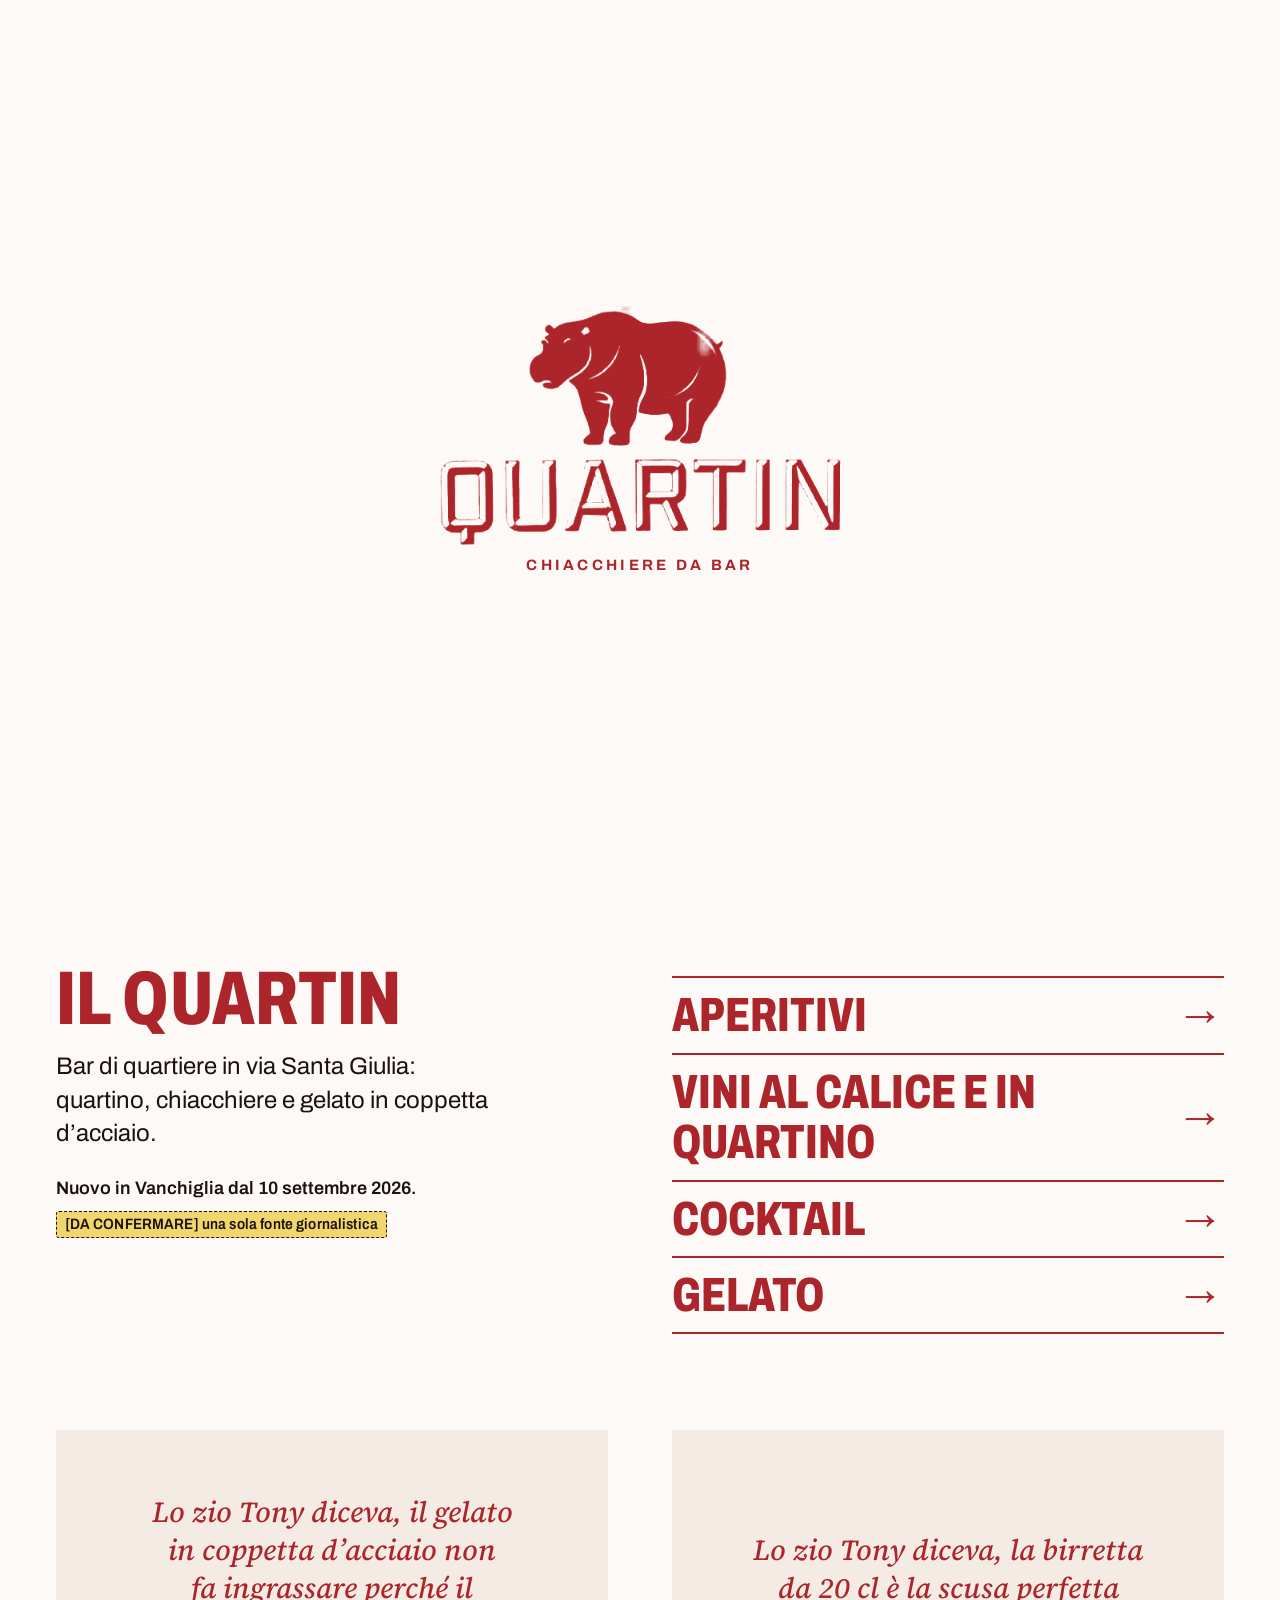
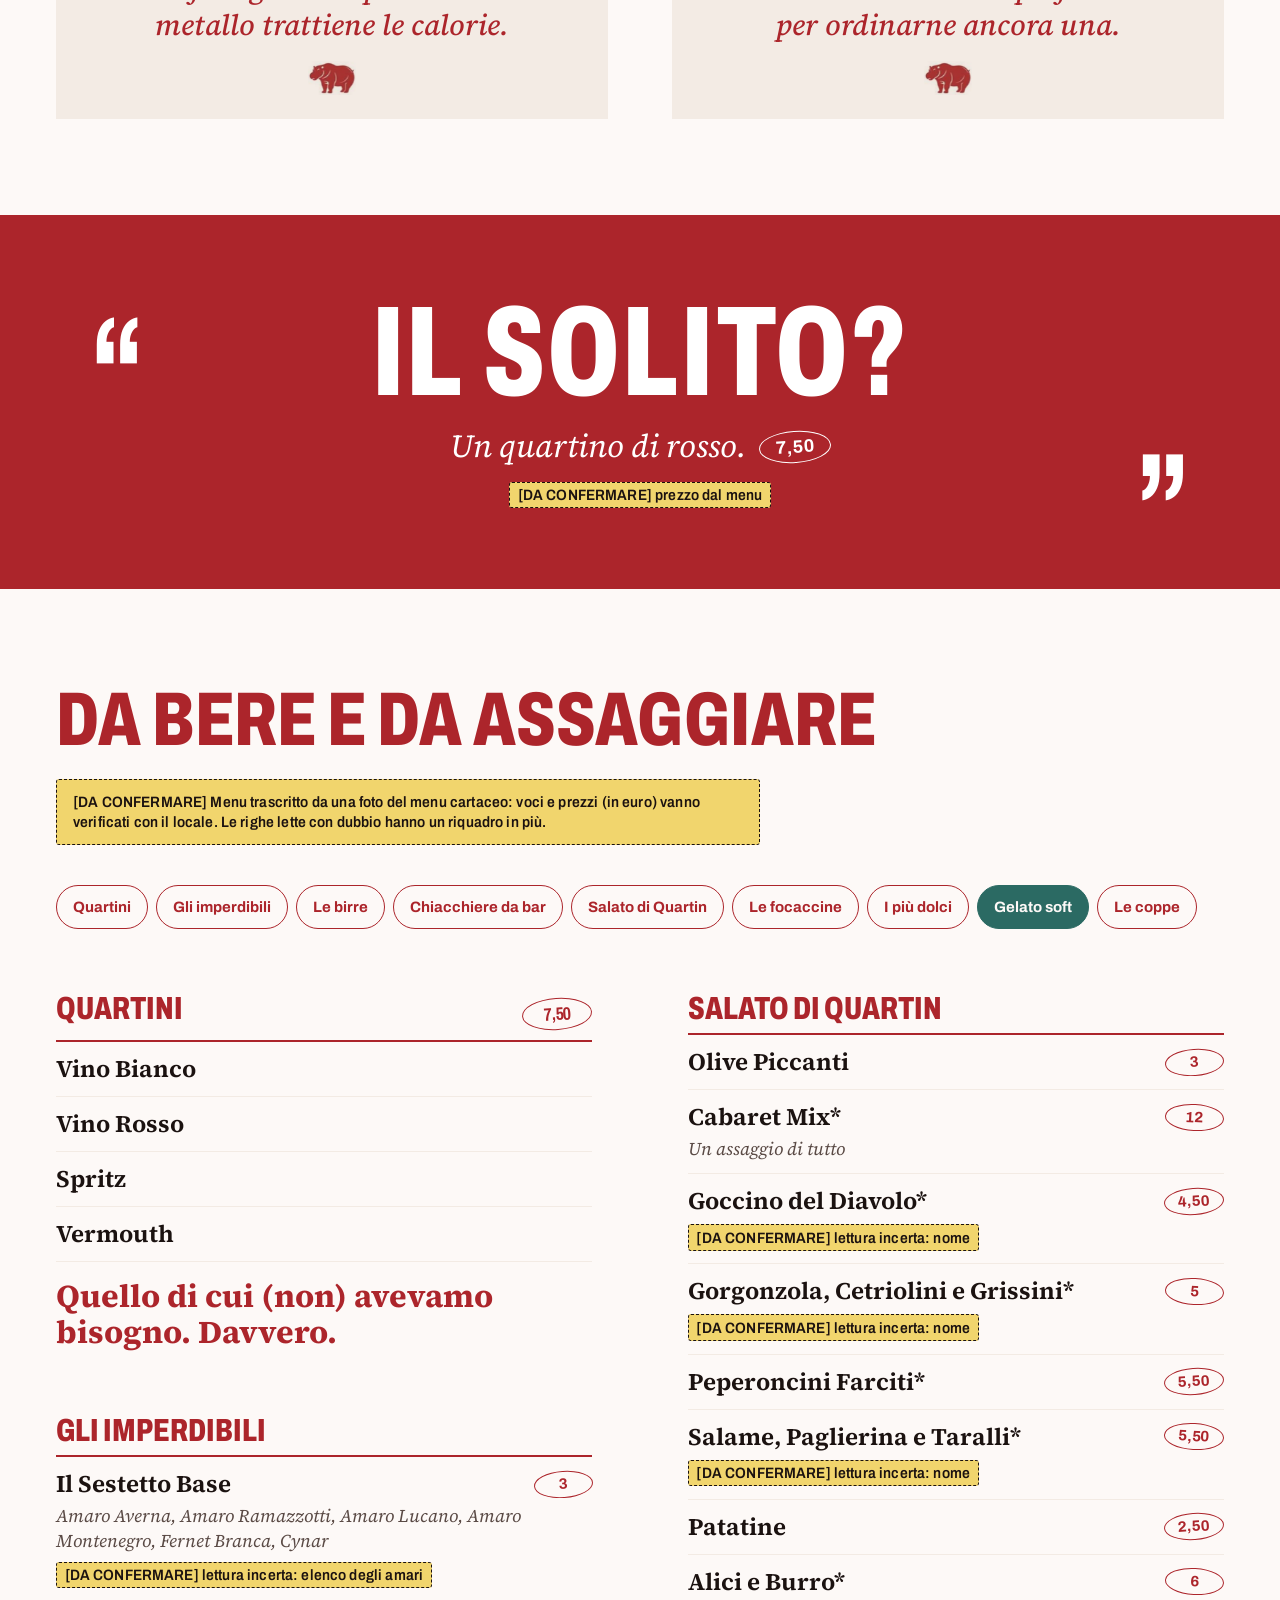
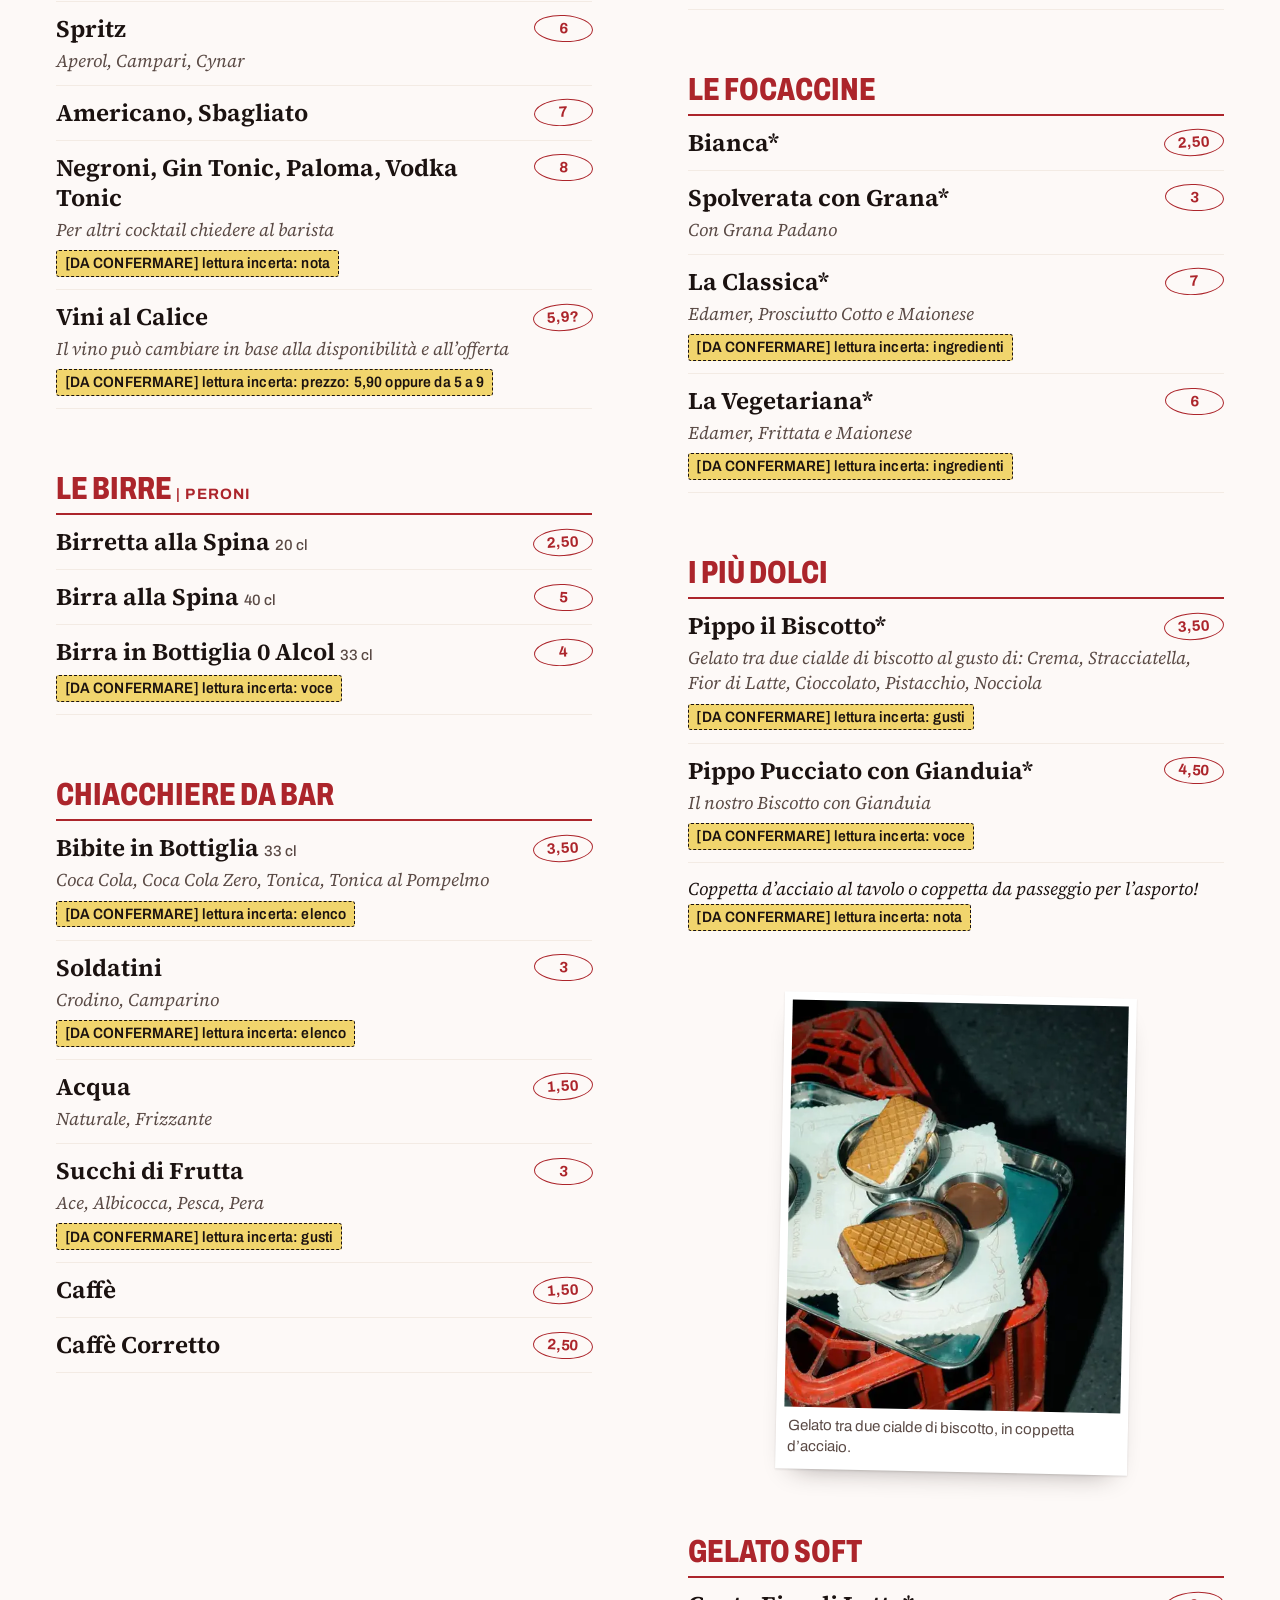
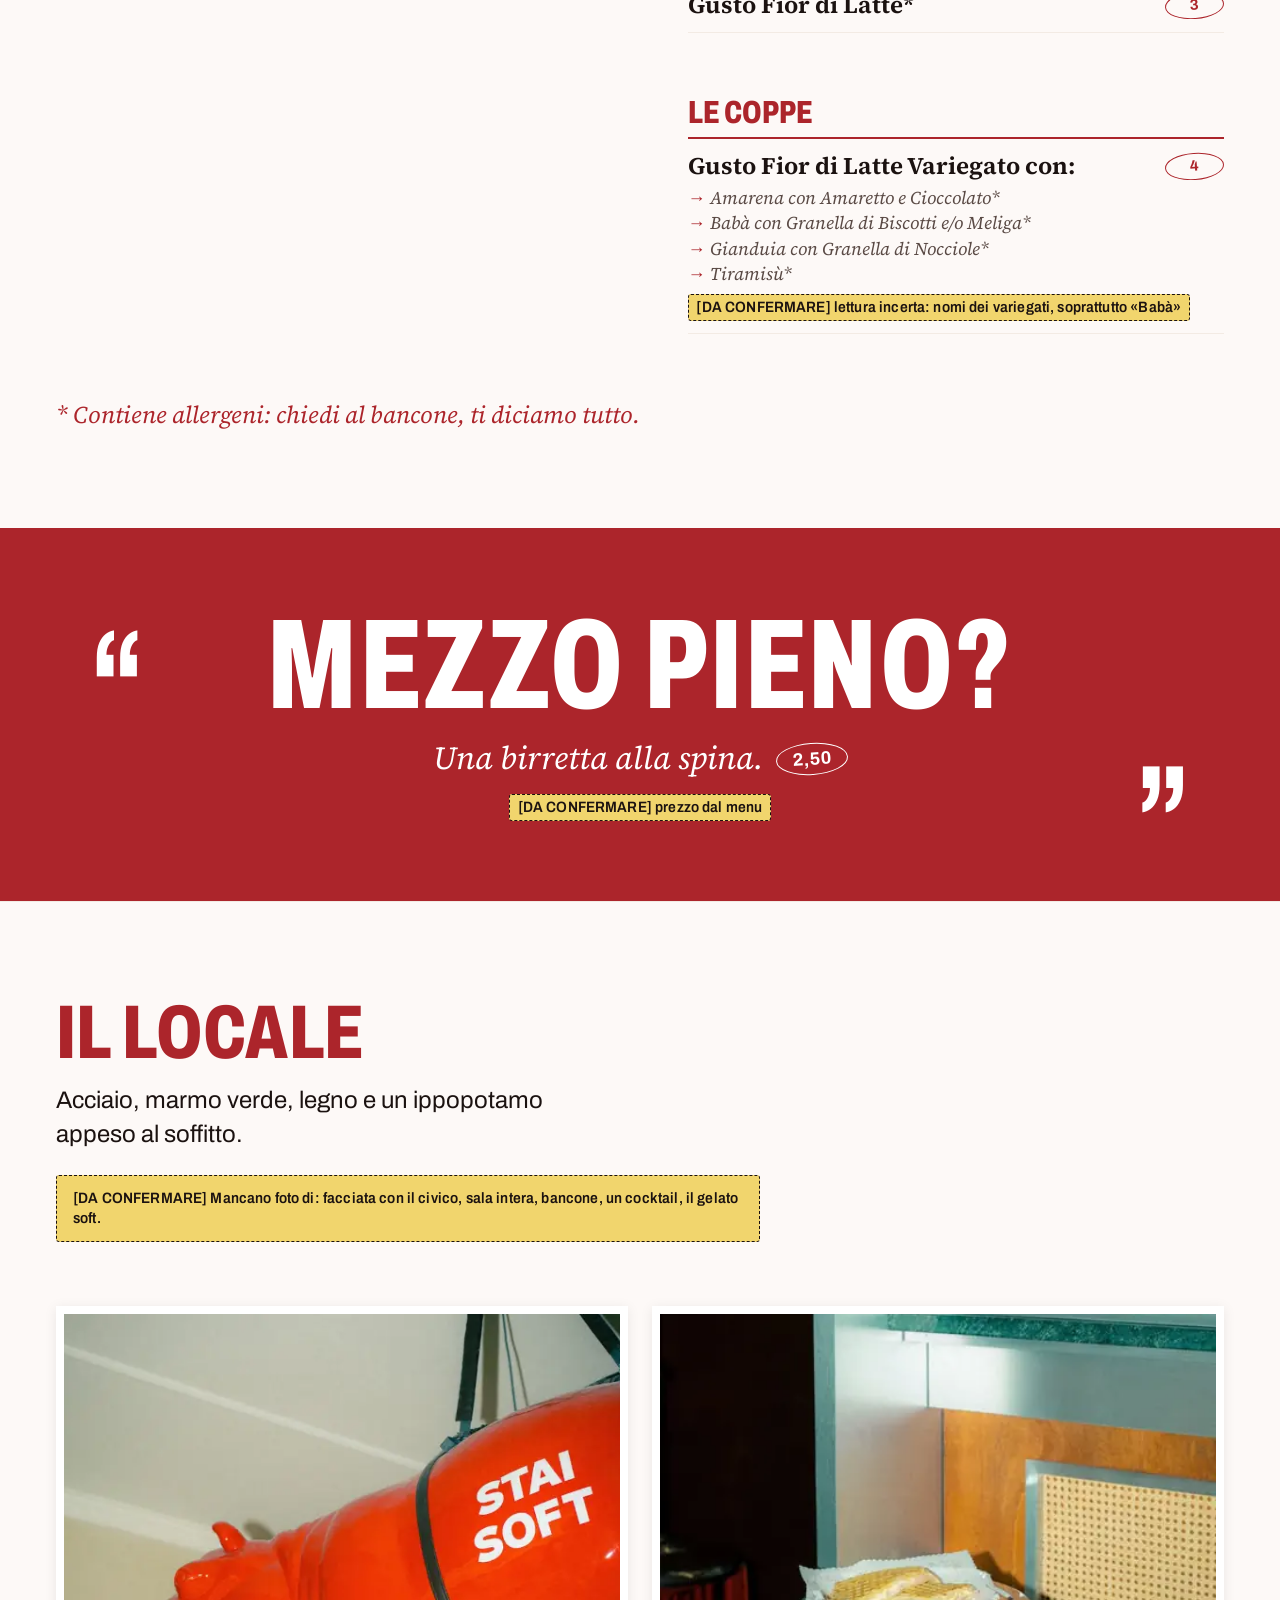
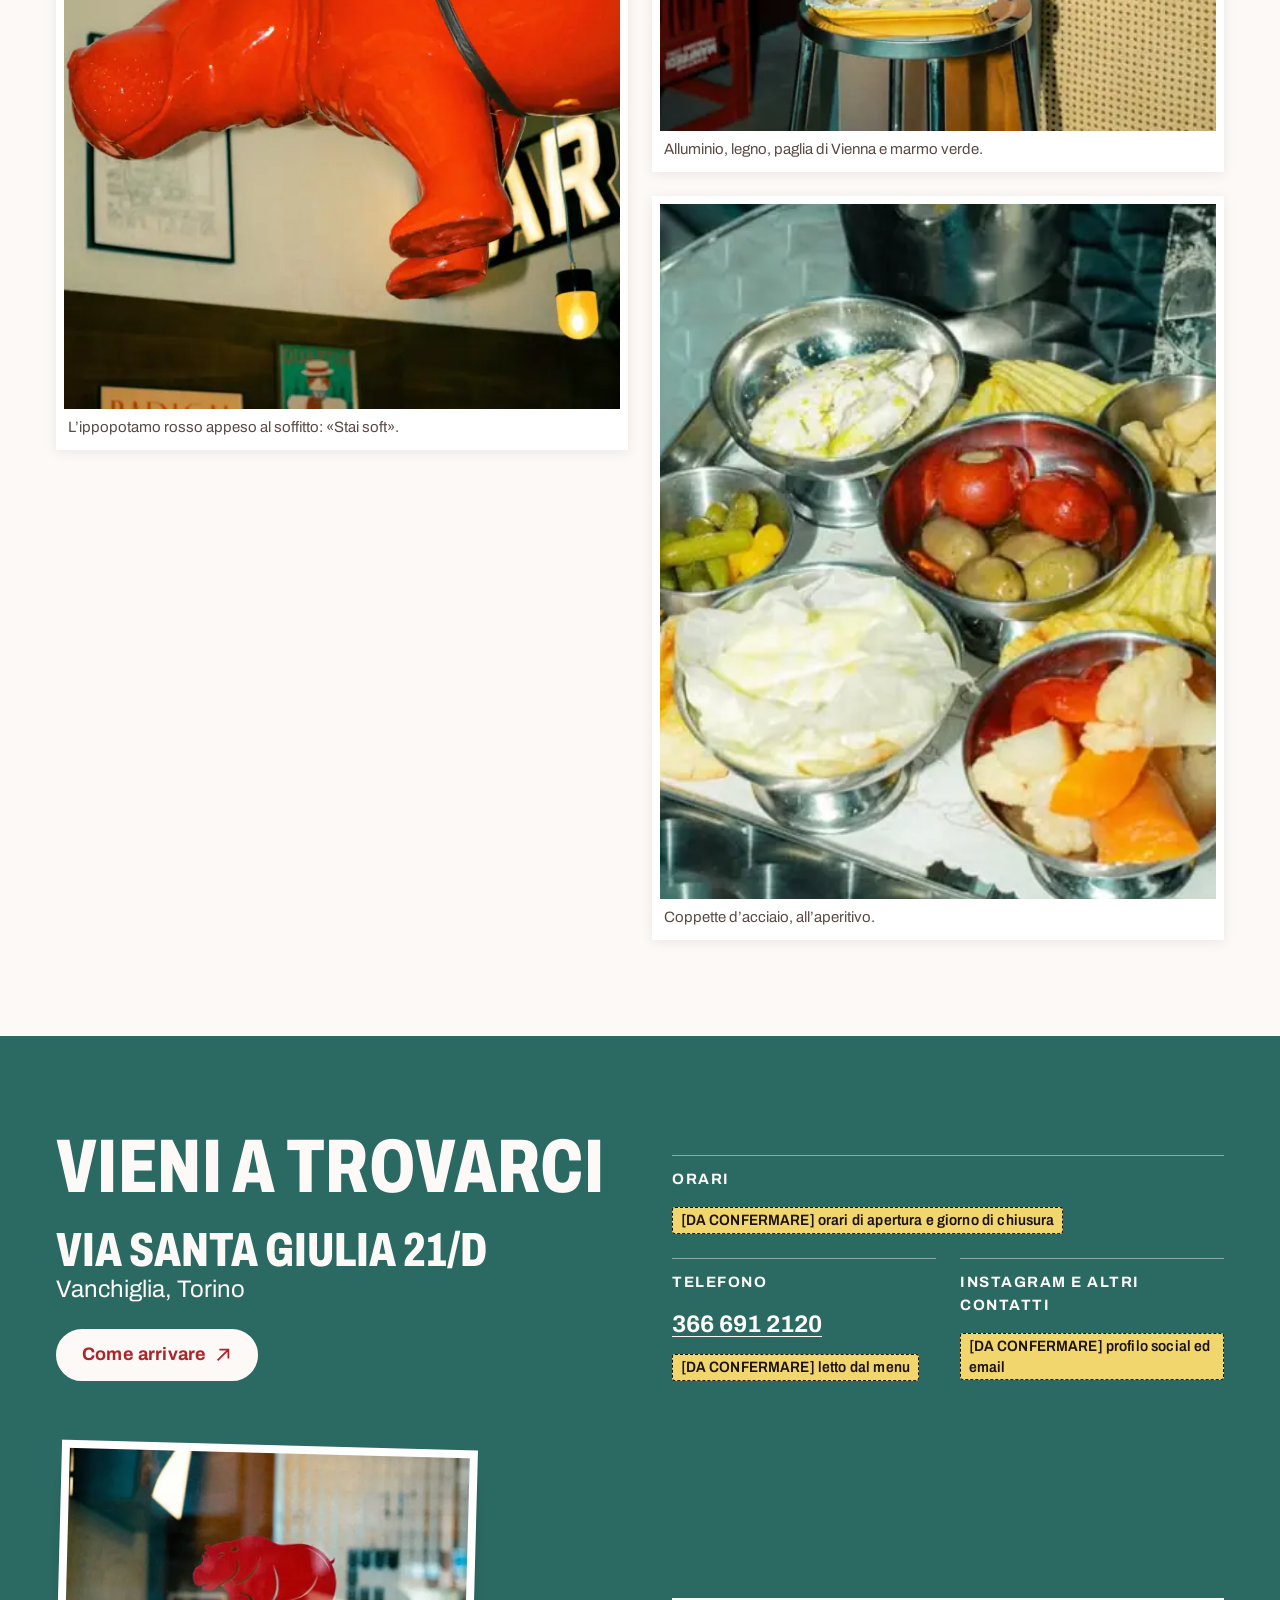
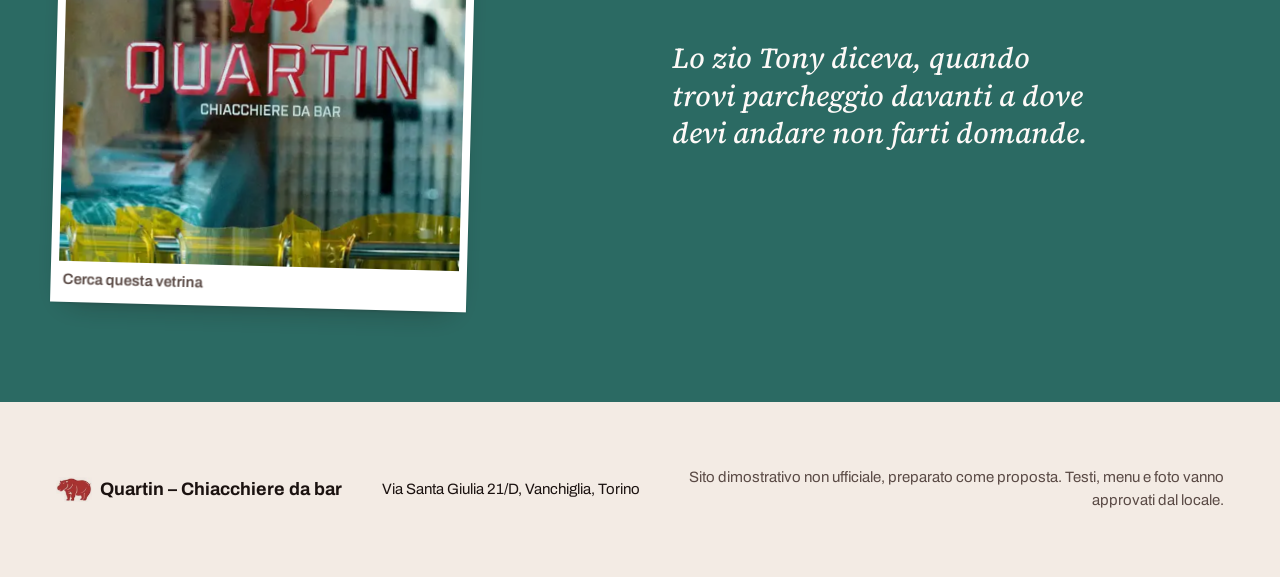
==== commit ded461d9: "Intro col logo che si riempie di rosso e animazioni allo scorrimento Co-Authored-By: Claude Opus 5.5" ====
--- a/index.html
+++ b/index.html
@@ -36,10 +36,22 @@
   <link rel="icon" href="favicon.png" type="image/png">
   <link rel="preload" href="fonts/archivo-variabile.woff2" as="font" type="font/woff2" crossorigin>
   <link rel="stylesheet" href="css/style.css">
-  <script>document.documentElement.classList.add('js');</script>
+  <!-- L'intro parte solo alla prima visita della sessione e mai con «riduci animazioni» -->
+  <script>(function (d) { d.classList.add('js'); try { if (!matchMedia('(prefers-reduced-motion: reduce)').matches && !sessionStorage.getItem('quartin-intro')) d.classList.add('intro-si'); } catch (e) {} })(document.documentElement);</script>
   <script src="js/main.js" defer></script>
 </head>
 <body>
+  <!-- Intro: il logo si riempie di rosso come un bicchiere (prima mezzo pieno, poi pieno),
+       poi la pagina sale. Si salta con un clic o un tasto. La sagoma è logo.png senza fondo. -->
+  <div class="intro" id="intro" aria-hidden="true">
+    <div class="intro-logo">
+      <div class="intro-sagoma intro-sagoma-vuota"></div>
+      <div class="intro-sagoma intro-sagoma-piena" id="intro-pieno"></div>
+    </div>
+    <p class="intro-firma">Chiacchiere da bar</p>
+  </div>
+  <div class="avanzamento" aria-hidden="true"></div>
+
   <a class="salta" href="#contenuto">Vai al contenuto</a>
 
   <p class="avviso-demo">
--- a/css/style.css
+++ b/css/style.css
@@ -921,7 +921,148 @@
   .piede-demo { justify-self: end; text-align: right; }
 }
 
+/* ================= Intro e animazioni ================= */
+:root {
+  --morbido: cubic-bezier(0.2, 0.7, 0.2, 1);
+  --molla: cubic-bezier(0.3, 1.6, 0.5, 1);
+}
+
+/* Intro: la sagoma del logo (logo.png senza fondo) si riempie di rosso */
+.intro {
+  display: none;
+  position: fixed;
+  inset: 0;
+  z-index: 100;
+  place-content: center;
+  justify-items: center;
+  gap: var(--sp-m);
+  background: var(--carta);
+}
+.intro-si .intro { display: grid; }
+.intro-si body { overflow: hidden; }
+.intro-logo {
+  position: relative;
+  width: min(72vw, 26rem);
+  aspect-ratio: 520 / 330;
+}
+.intro-sagoma {
+  position: absolute;
+  inset: 0;
+  background: var(--rosso);
+  -webkit-mask: url("../img/logo-sagoma.webp") center / contain no-repeat;
+  mask: url("../img/logo-sagoma.webp") center / contain no-repeat;
+}
+.intro-sagoma-vuota { opacity: 0.14; }
+.intro-sagoma-piena { clip-path: polygon(0 100%, 100% 100%, 100% 100%, 0 100%); }
+.intro-firma {
+  /* la sagoma ha in fondo lo spazio della scritta bianca originale, che è andata persa */
+  margin-top: calc(var(--sp-l) * -1);
+  color: var(--rosso);
+  font-size: var(--fs--1);
+  font-weight: 700;
+  letter-spacing: 0.22em;
+  text-transform: uppercase;
+  opacity: 0;
+  transform: translateY(0.5rem);
+  transition: opacity 0.4s, transform 0.5s var(--morbido);
+}
+.intro.piena .intro-firma { opacity: 1; transform: none; }
+/* uscita: il foglio sale e scopre la pagina */
+.intro.esce {
+  transform: translateY(-100%);
+  transition: transform 0.75s cubic-bezier(0.7, 0, 0.3, 1);
+}
+
+/* Barra rossa di avanzamento sopra la testata */
+.avanzamento {
+  position: fixed;
+  inset: 0 0 auto;
+  z-index: 55;
+  height: 3px;
+  background: var(--rosso);
+  transform-origin: 0 50%;
+  transform: scaleX(var(--avanzamento, 0));
+  pointer-events: none;
+}
+
+@media (prefers-reduced-motion: no-preference) {
+  /* Apertura: la foto arriva ruotando, i testi salgono uno dopo l'altro */
+  .js .benvenuto-foto {
+    opacity: 0;
+    transform: translateY(2rem) rotate(calc(var(--giro) * -4));
+    transition: opacity 0.9s var(--morbido) 0.15s, transform 1.1s var(--morbido) 0.15s;
+  }
+  .pronto .benvenuto-foto { opacity: 1; transform: rotate(var(--giro)); }
+  .js .benvenuto-testo > * {
+    opacity: 0;
+    transform: translateY(1rem);
+    transition: opacity 0.7s var(--morbido), transform 0.8s var(--morbido);
+    transition-delay: calc(var(--r, 0) * 90ms + 250ms);
+  }
+  .benvenuto-testo > :nth-child(2) { --r: 1; }
+  .benvenuto-testo > :nth-child(3) { --r: 2; }
+  .benvenuto-testo > :nth-child(4) { --r: 3; }
+  .benvenuto-testo > :nth-child(5) { --r: 4; }
+  .pronto .benvenuto-testo > * { opacity: 1; transform: none; }
+
+  /* Rivelazioni allo scorrimento: il JS mette .rivela e poi .in */
+  .js .rivela {
+    opacity: 0;
+    transform: translateY(1.75rem);
+    transition: opacity 0.8s var(--morbido), transform 0.9s var(--morbido);
+    transition-delay: calc(var(--r, 0) * 90ms);
+  }
+  .js .rivela.in { opacity: 1; transform: none; }
+
+  /* le foto inclinate tornano alla loro inclinazione */
+  .js .stampa-inclinata.rivela { transform: translateY(2rem) rotate(calc(var(--giro) * -3)); }
+  .js .stampa-inclinata.rivela.in { transform: rotate(var(--giro)); }
+
+  /* i titoli rossi si scoprono da sinistra, come una scritta passata col pennarello */
+  .js .titolo-sezione.rivela {
+    opacity: 1;
+    transform: none;
+    clip-path: inset(-0.3em 100% -0.3em -0.3em);
+    transition: clip-path 1s var(--morbido);
+  }
+  .js .titolo-sezione.rivela.in { clip-path: inset(-0.3em -0.3em -0.3em -0.3em); }
+
+  /* frecce della lista che entrano da sinistra */
+  .js .offerta li.rivela .offerta-freccia { transform: translateX(-1.5rem); opacity: 0; transition: transform 0.7s var(--morbido) 0.35s, opacity 0.5s 0.35s; }
+  .js .offerta li.rivela.in .offerta-freccia { transform: none; opacity: 1; }
+  .js .offerta li.rivela.in a:hover .offerta-freccia { transform: translateX(0.25em); transition-delay: 0s; }
+
+  /* l'ippopotamo delle frasi dello zio Tony arriva camminando */
+  .js .detto.rivela img { transform: translateX(-3rem); transition: transform 1.3s var(--morbido) 0.3s; }
+  .js .detto.rivela.in img { transform: none; }
+
+  /* fasce rosse: le virgolette si aprono, la domanda cresce */
+  .js .cartolina-dentro.rivela { transform: none; }
+  .js .cartolina-dentro.rivela::before,
+  .js .cartolina-dentro.rivela::after { opacity: 0; transition: opacity 0.6s, transform 0.9s var(--molla); transition-delay: 0.25s; }
+  .js .cartolina-dentro.rivela::before { transform: translateX(-0.4em) rotate(-25deg); }
+  .js .cartolina-dentro.rivela::after { transform: translateX(0.4em) rotate(25deg); }
+  .js .cartolina-dentro.rivela.in::before,
+  .js .cartolina-dentro.rivela.in::after { opacity: 1; transform: none; }
+  .js .cartolina-dentro.rivela .cartolina-domanda { display: inline-block; scale: 0.82; transition: scale 1s var(--molla); }
+  .js .cartolina-dentro.rivela.in .cartolina-domanda { scale: 1; }
+
+  /* prezzi del menu: gli ovali «si disegnano» uno dopo l'altro */
+  .js .menu-gruppo.rivela .prezzo,
+  .js .cartolina-dentro.rivela .prezzo {
+    opacity: 0;
+    scale: 0.4;
+    transition: scale 0.55s var(--molla), opacity 0.3s;
+    transition-delay: calc(var(--i, 0) * 45ms + 300ms);
+  }
+  .js .menu-gruppo.rivela.in .prezzo,
+  .js .cartolina-dentro.rivela.in .prezzo { opacity: 1; scale: 1; }
+
+  .avanzamento { transition: transform 0.1s linear; }
+}
+
 @media (prefers-reduced-motion: reduce) {
+  .intro, .avanzamento { display: none !important; }
   *, *::before, *::after {
     transition-duration: 0.01ms !important;
     scroll-behavior: auto !important;
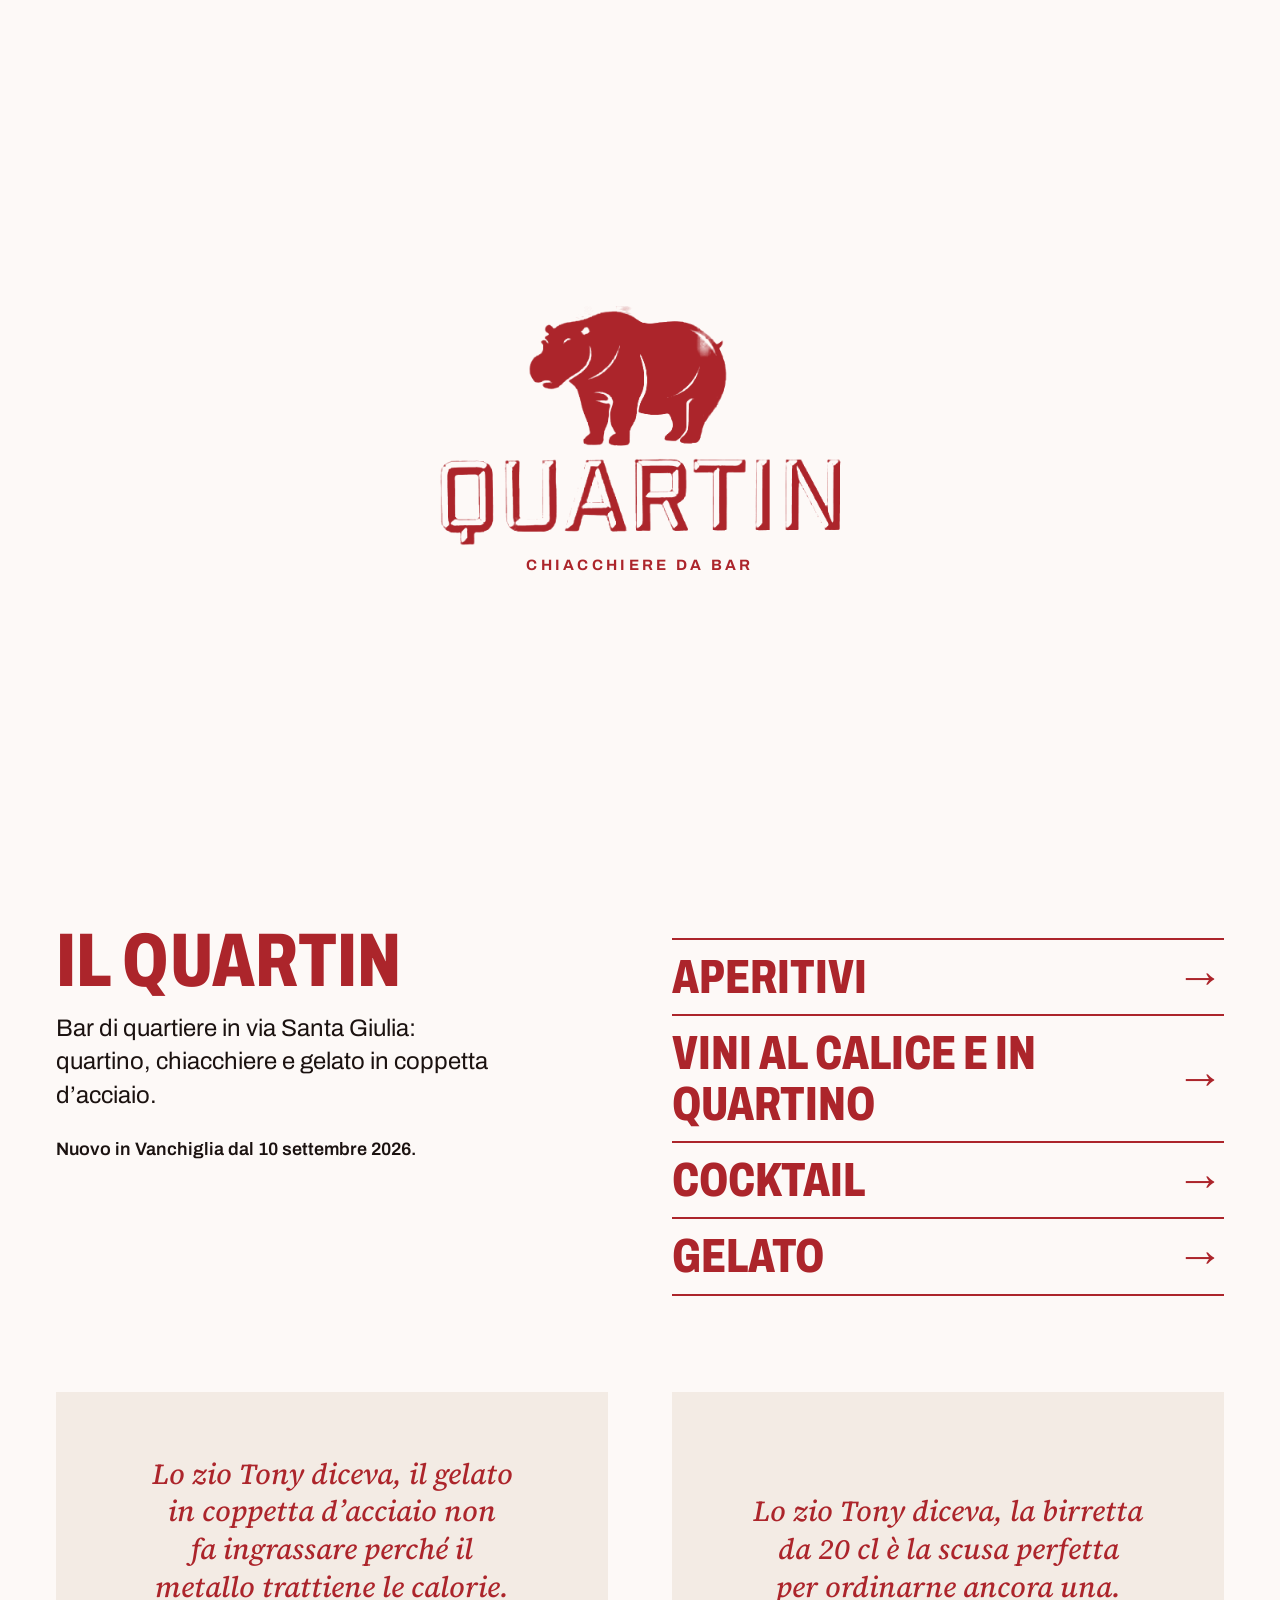
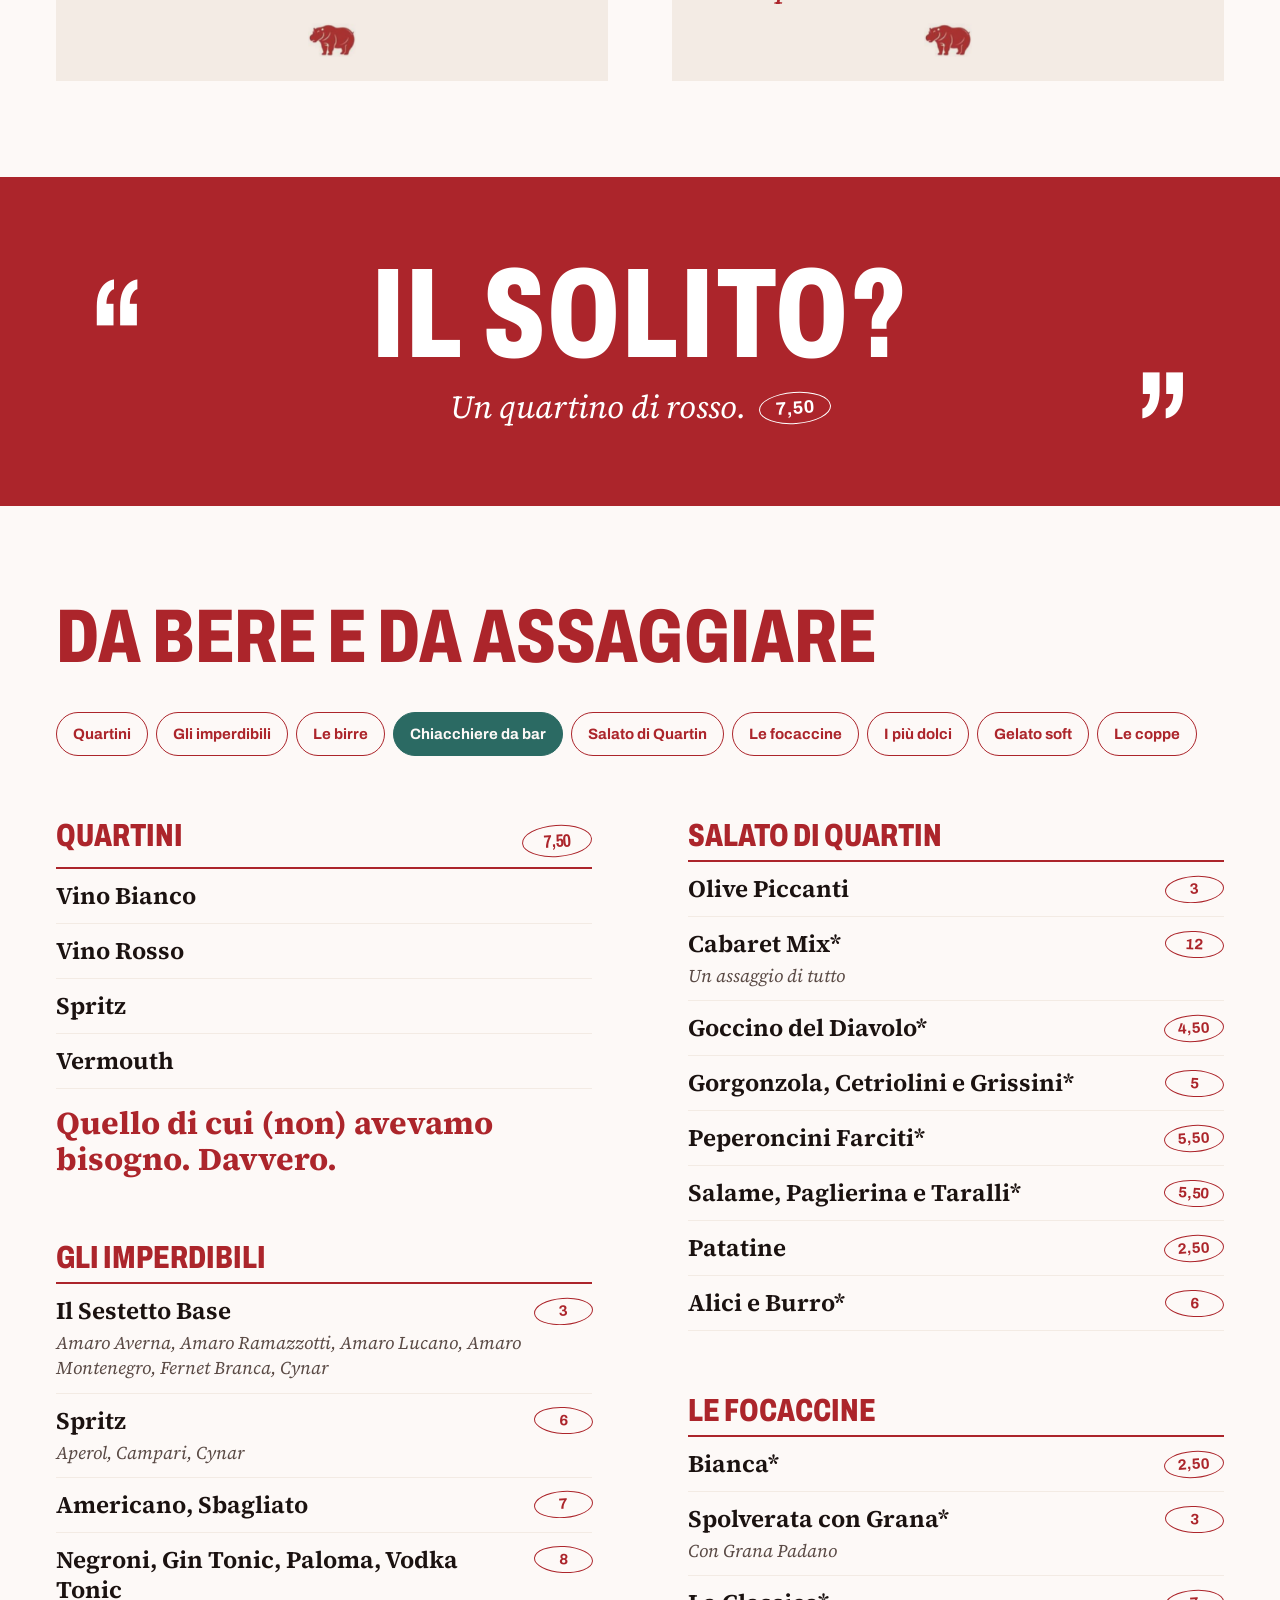
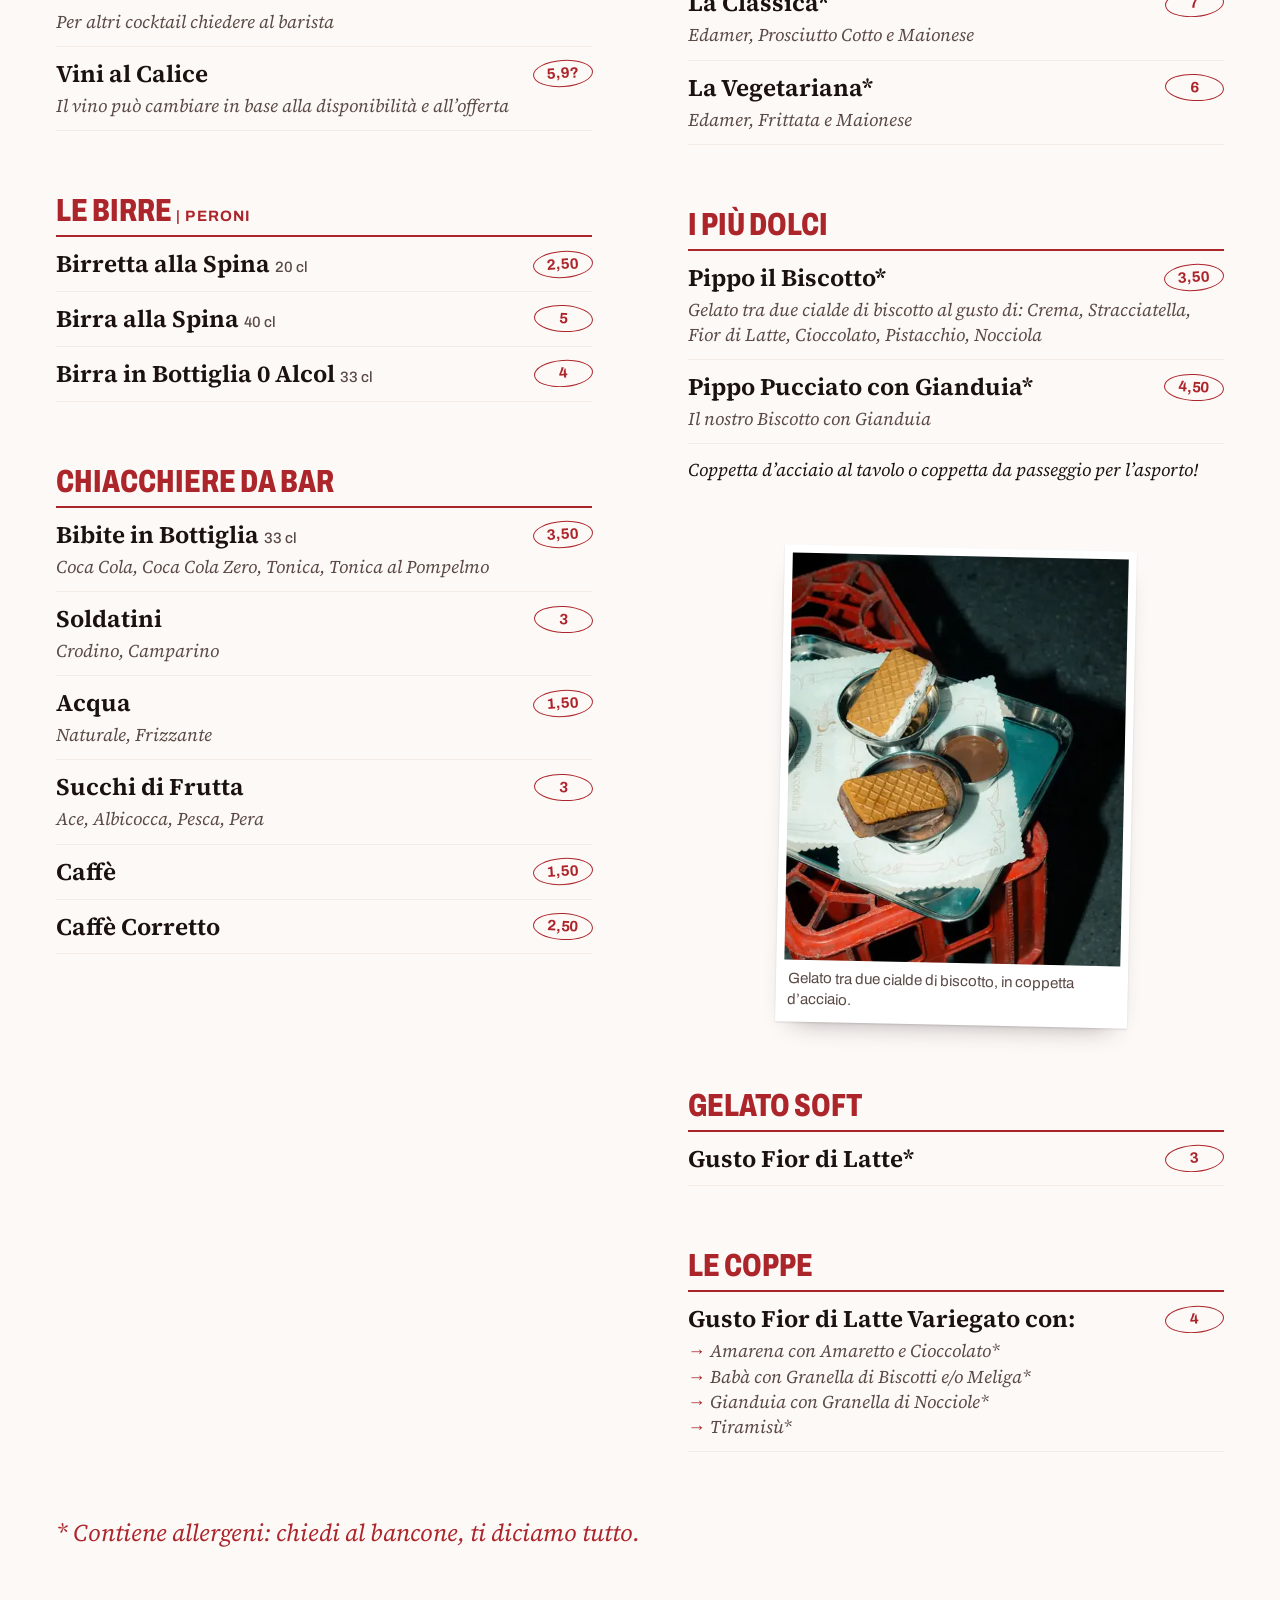
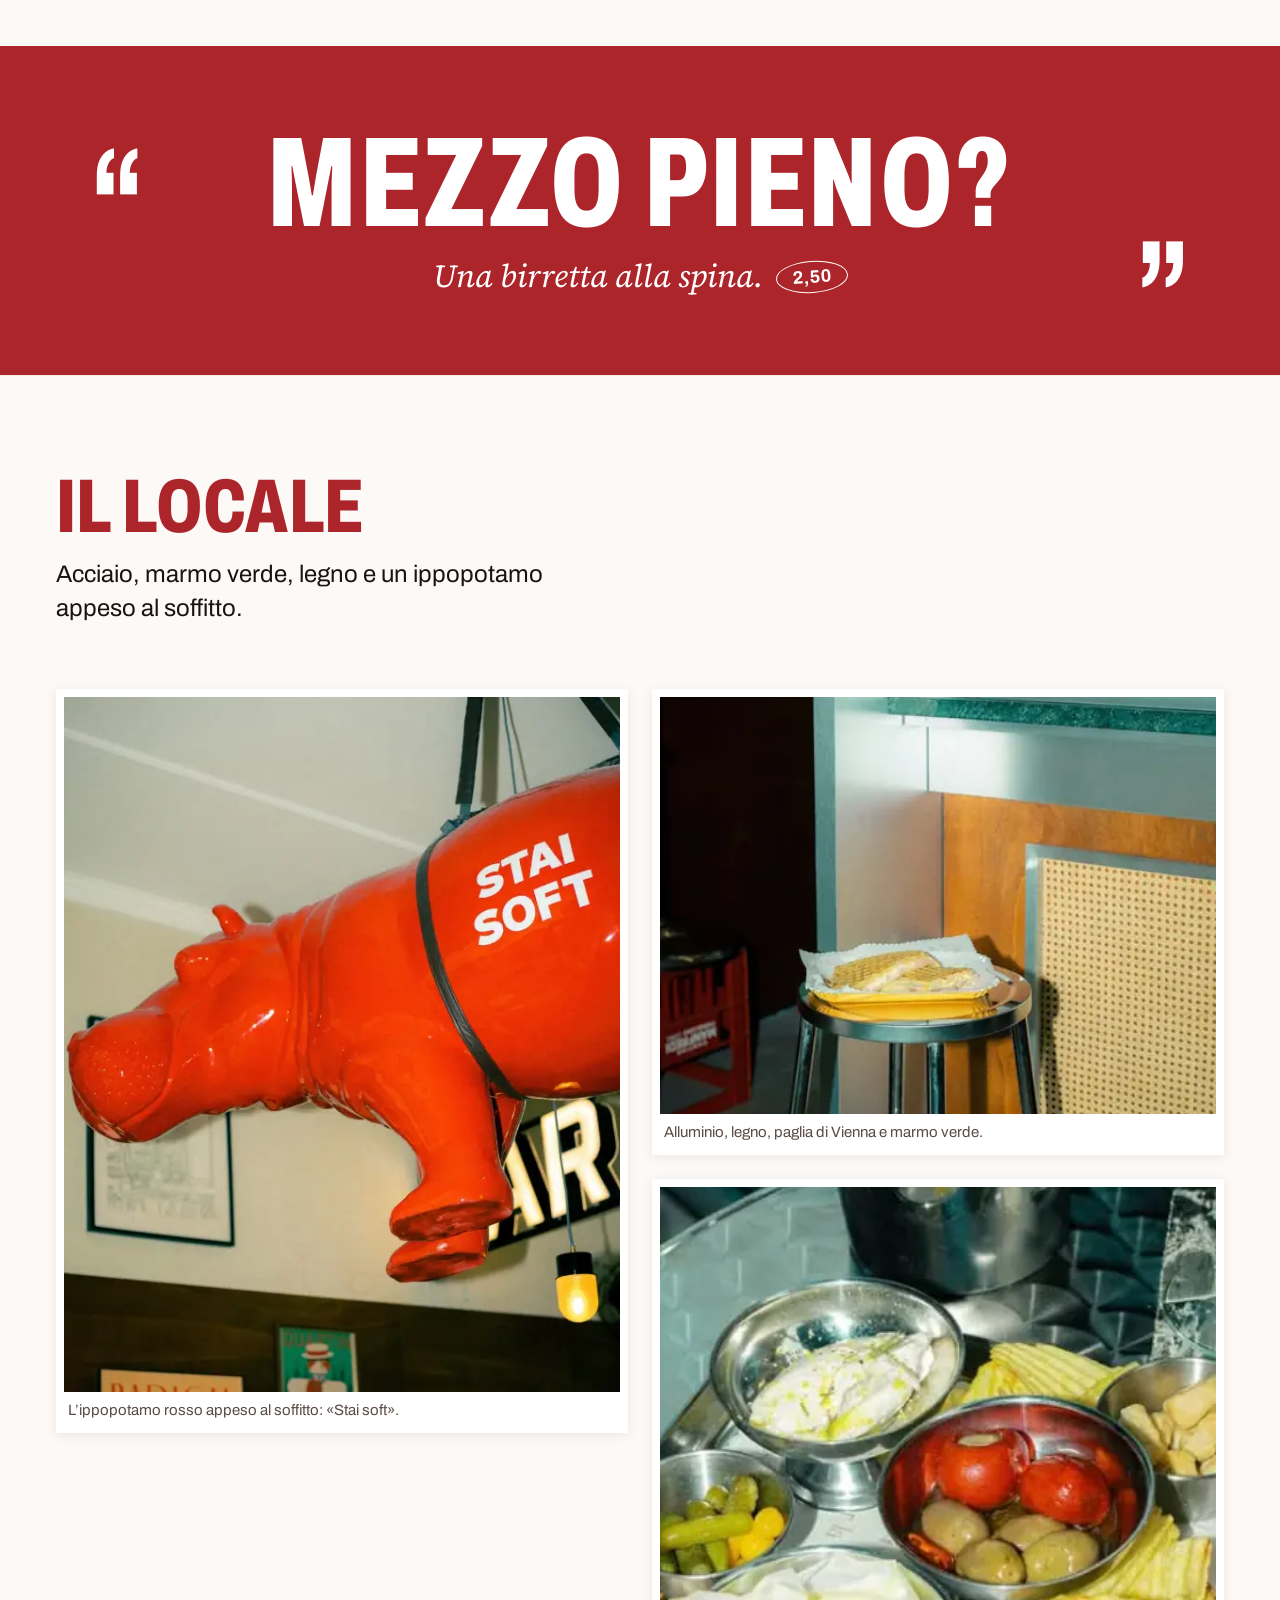
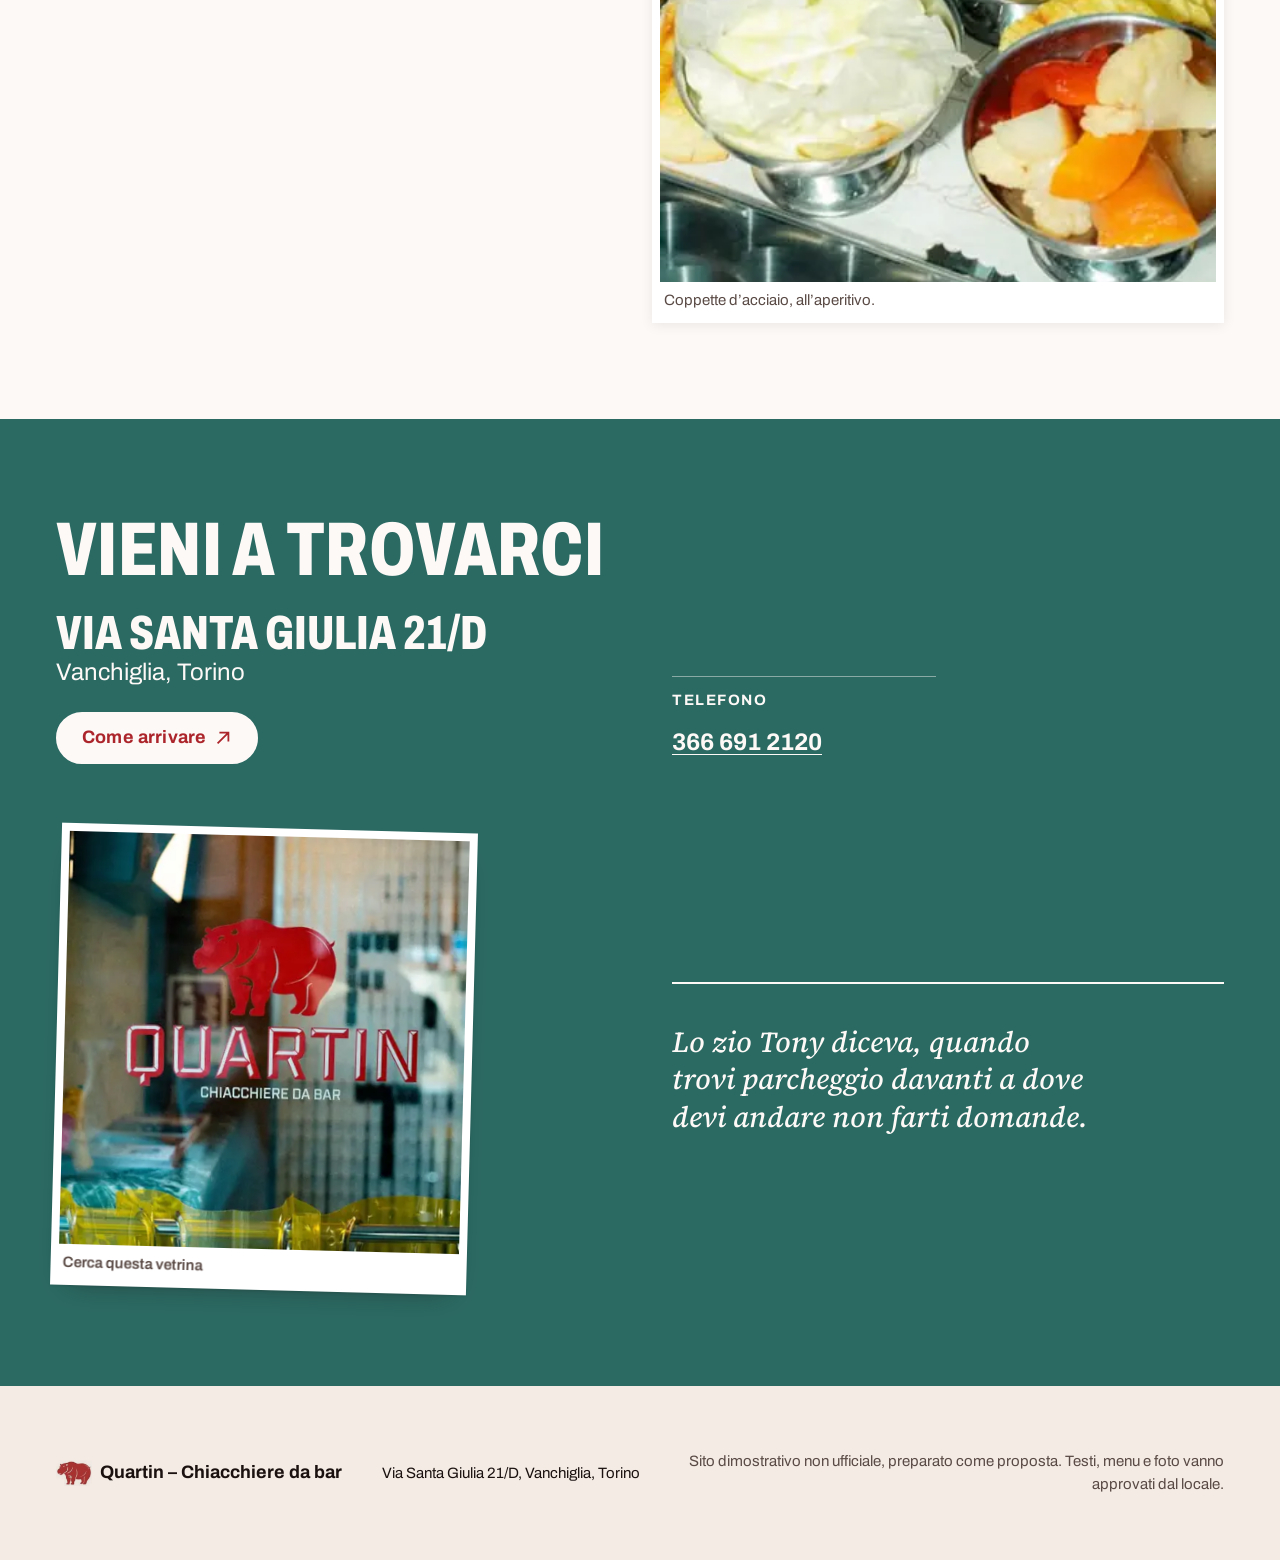
==== commit 90fdb537: "Sito online: nascosti i riquadri [DA CONFERMARE] (interruttore in js/main.js) Co-Authored-By: Claude" ====
--- a/index.html
+++ b/index.html
@@ -54,7 +54,7 @@
 
   <a class="salta" href="#contenuto">Vai al contenuto</a>
 
-  <p class="avviso-demo">
+  <p class="avviso-demo solo-dc">
     <strong>Demo di proposta.</strong> Il locale non ha ancora visto questo sito: i riquadri
     <span class="dc">[DA CONFERMARE]</span> segnano i dati da verificare.
   </p>
@@ -98,7 +98,7 @@
             <span data-q="via">Via Santa Giulia 21/D</span>
             <span class="benvenuto-zona" data-q="zona">Vanchiglia, Torino</span>
           </p>
-          <p class="benvenuto-oggi" data-q-oggi>
+          <p class="benvenuto-oggi solo-dc" data-q-oggi>
             <span class="benvenuto-oggi-etichetta">Oggi</span>
             <span class="dc">[DA CONFERMARE] orari</span>
           </p>
@@ -153,7 +153,7 @@
           <span class="cartolina-ordine">Un quartino di rosso.
             <span class="prezzo prezzo-chiaro" data-q-prezzo="quartini"><span class="vh">euro </span>7,50</span></span>
         </p>
-        <p class="cartolina-nota"><span class="dc">[DA CONFERMARE] prezzo dal menu</span></p>
+        <p class="cartolina-nota solo-dc"><span class="dc">[DA CONFERMARE] prezzo dal menu</span></p>
       </div>
     </aside>
 
@@ -196,7 +196,7 @@
           <span class="cartolina-ordine">Una birretta alla spina.
             <span class="prezzo prezzo-chiaro" data-q-prezzo="birre/Birretta alla Spina"><span class="vh">euro </span>2,50</span></span>
         </p>
-        <p class="cartolina-nota"><span class="dc">[DA CONFERMARE] prezzo dal menu</span></p>
+        <p class="cartolina-nota solo-dc"><span class="dc">[DA CONFERMARE] prezzo dal menu</span></p>
       </div>
     </aside>
 
@@ -258,7 +258,7 @@
         </figure>
 
         <dl class="contatti">
-          <div class="contatti-voce">
+          <div class="contatti-voce solo-dc" data-q-voce-orari>
             <dt>Orari</dt>
             <dd data-q-orari><span class="dc">[DA CONFERMARE] orari di apertura e giorno di chiusura</span></dd>
           </div>
@@ -269,7 +269,7 @@
               <span class="dc">[DA CONFERMARE] letto dal menu</span>
             </dd>
           </div>
-          <div class="contatti-voce">
+          <div class="contatti-voce solo-dc" data-q-voce-social>
             <dt>Instagram e altri contatti</dt>
             <dd data-q-social><span class="dc">[DA CONFERMARE] profilo social ed email</span></dd>
           </div>
--- a/css/style.css
+++ b/css/style.css
@@ -159,6 +159,11 @@
   letter-spacing: 0.01em;
   text-transform: none;
 }
+/* Sito online: i riquadri e gli spazi che contengono solo un riquadro sono nascosti.
+   Tornano visibili con `mostraDaConfermare: true` in js/main.js (classe .mostra-dc). */
+html:not(.mostra-dc) .dc,
+html:not(.mostra-dc) .solo-dc { display: none !important; }
+
 .dc-blocco {
   display: block;
   padding: var(--sp-xs) var(--sp-s);
@@ -376,7 +381,7 @@
   flex-wrap: wrap;
   align-items: center;
   gap: var(--sp-2xs);
-  margin-block: var(--sp-xs) var(--sp-m);
+  margin-top: var(--sp-xs);
   font-weight: 600;
 }
 
@@ -1068,3 +1073,6 @@
     scroll-behavior: auto !important;
   }
 }
+
+/* lo spazio sopra i pulsanti d'apertura non dipende dalla riga «Oggi», che può mancare */
+.benvenuto-testo .azioni { margin-top: var(--sp-m); }
